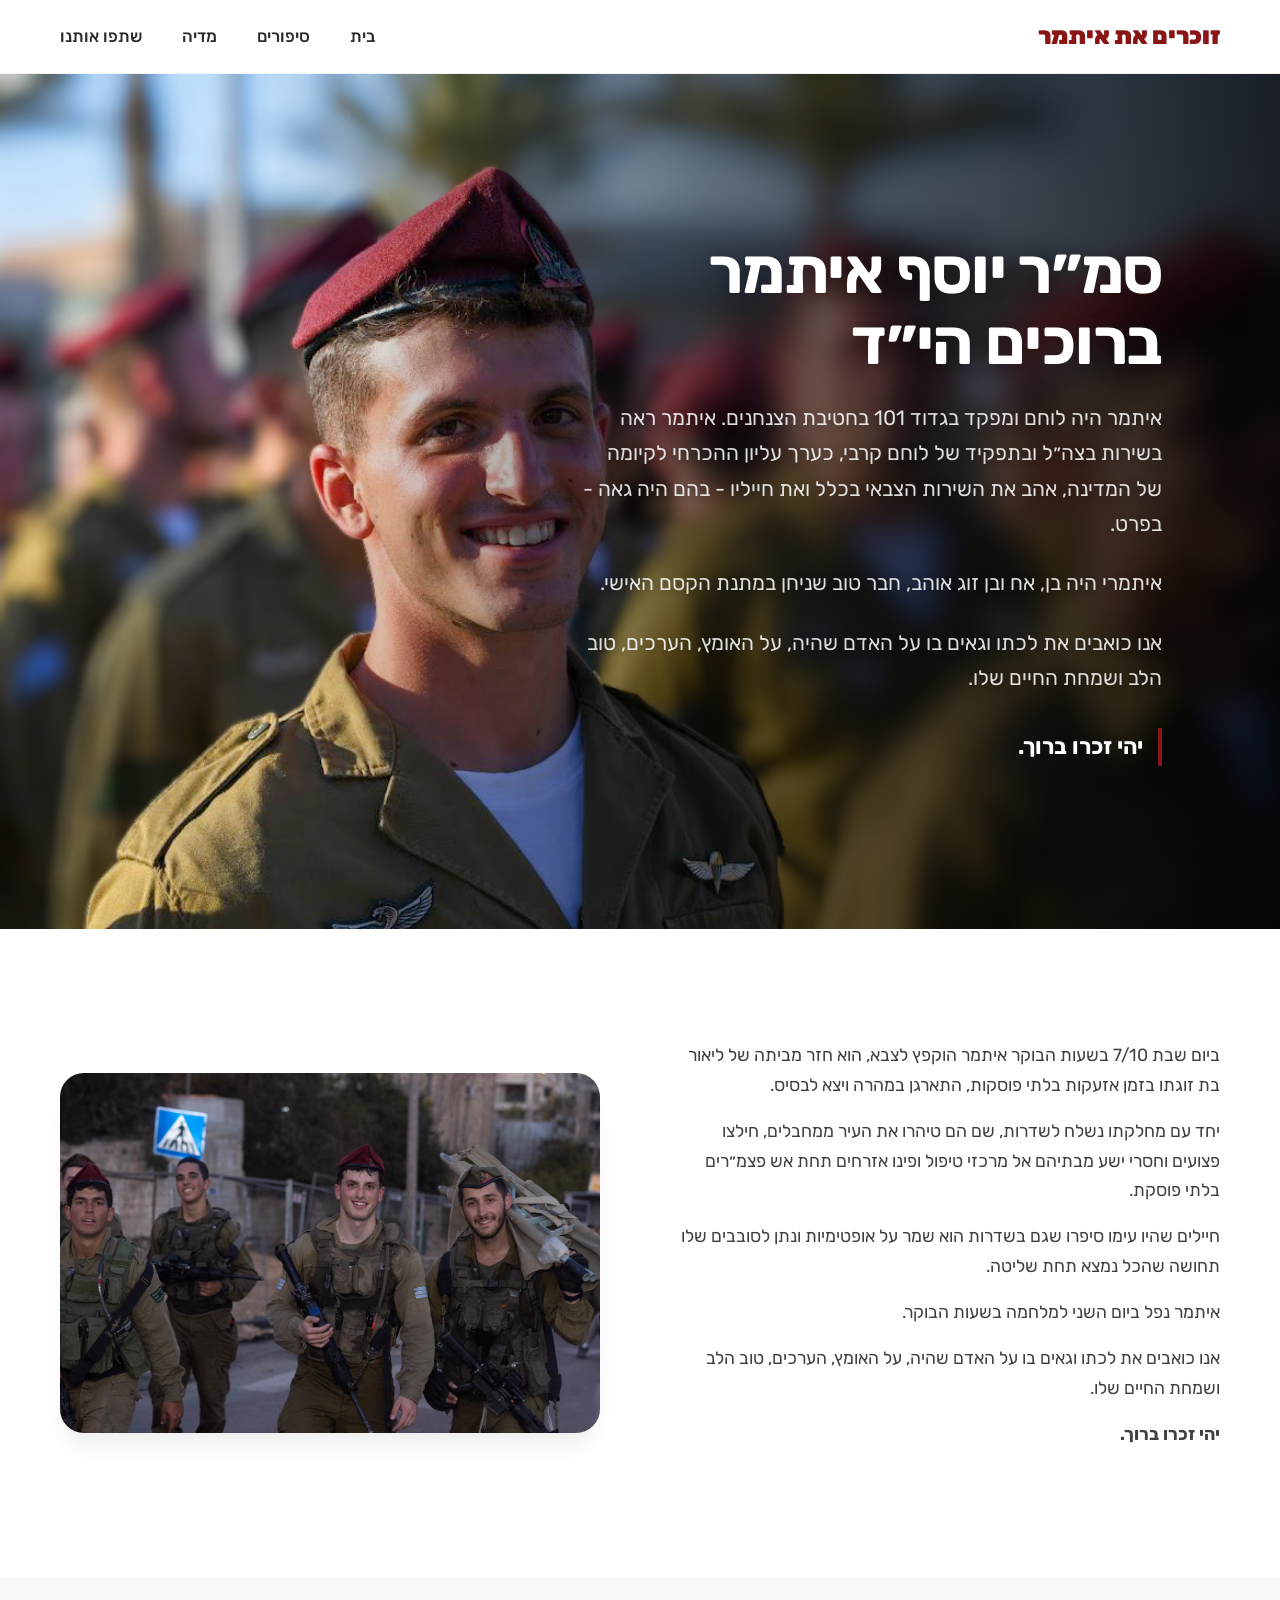
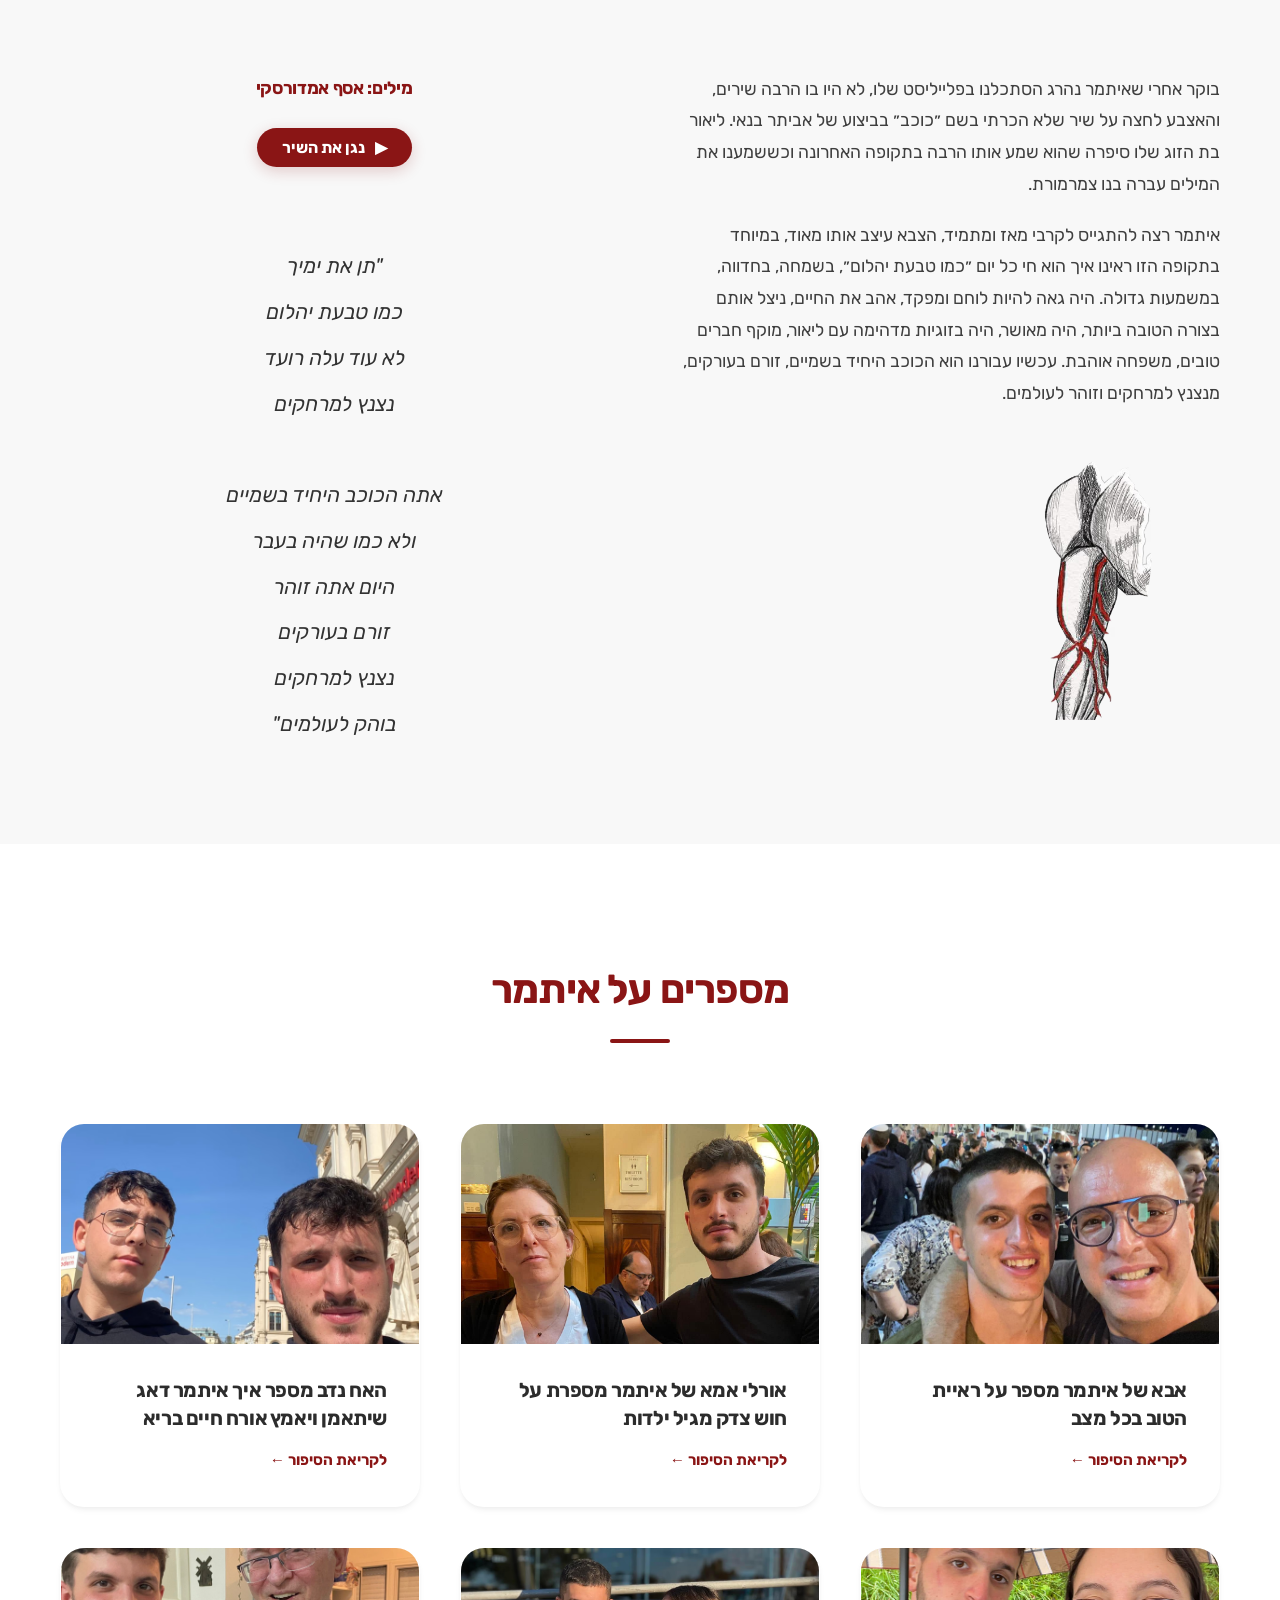
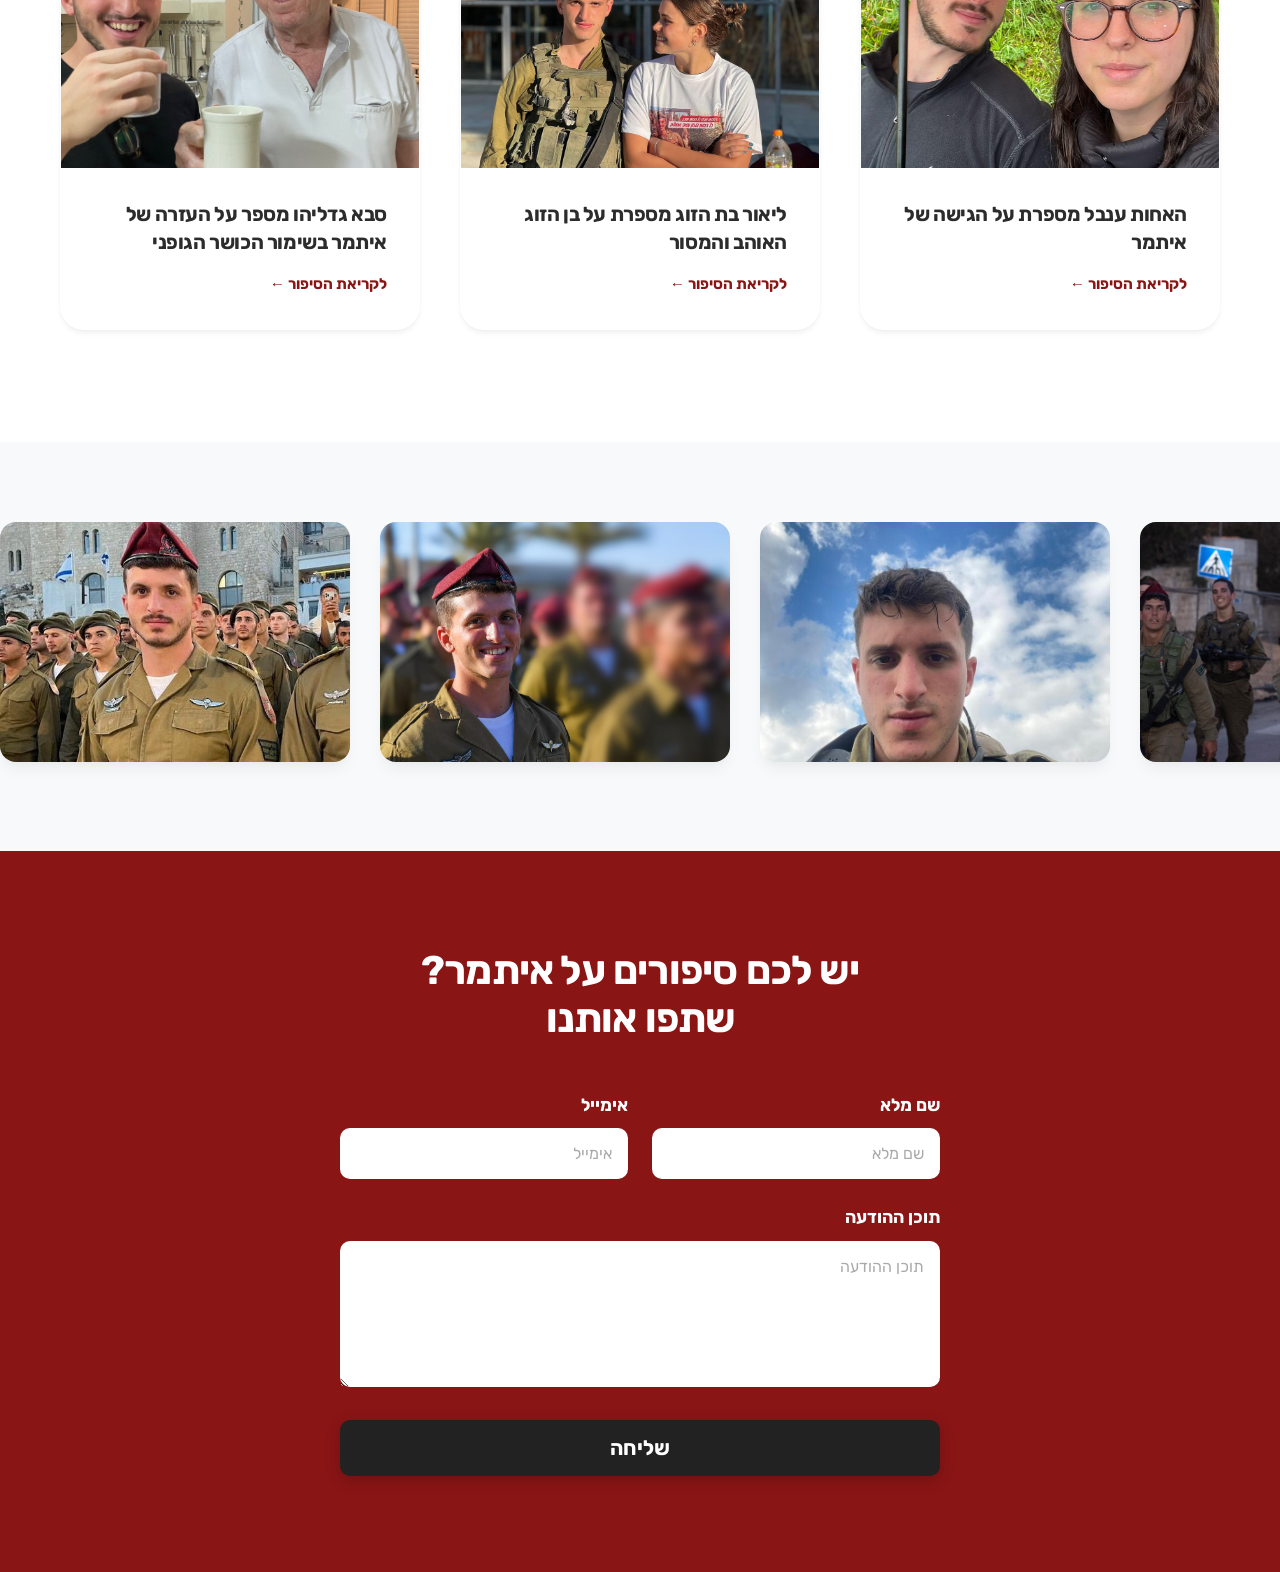
==== index.html @ a4383174 "initial commit" ====
<!DOCTYPE html>
<html lang="he" dir="rtl">
<head>
    <meta charset="UTF-8">
    <meta name="viewport" content="width=device-width, initial-scale=1.0">
    <title>יוסף איתמר ברוכים הי״ד | Remember Itamar</title>
    <link rel="stylesheet" href="styles.css">
</head>
<body>

    <nav class="navbar">
        <div class="container nav-container">
            <div class="logo">זוכרים את איתמר</div>
            <div class="nav-links">
                <a href="#home">בית</a>
                <a href="#stories">סיפורים</a>
                <a href="#media">מדיה</a>
                <a href="#contact">שתפו אותנו</a>
            </div>
        </div>
    </nav>

    <header id="home" class="hero">
        <img src="images/hero.avif" alt="איתמר ברוכים" class="hero-bg">
        <div class="container">
            <div class="hero-content">
                <h1>סמ״ר יוסף איתמר ברוכים הי״ד</h1>
                <p>איתמר היה לוחם ומפקד בגדוד 101 בחטיבת הצנחנים. איתמר ראה בשירות בצה״ל ובתפקיד של לוחם קרבי, כערך עליון ההכרחי לקיומה של המדינה, אהב את השירות הצבאי בכלל ואת חייליו - בהם היה גאה - בפרט.</p>
                <p>איתמרי היה בן, אח ובן זוג אוהב, חבר טוב שניחן במתנת הקסם האישי.</p>
                <p>אנו כואבים את לכתו וגאים בו על האדם שהיה, על האומץ, הערכים, טוב הלב ושמחת החיים שלו.</p>
                <div class="hero-footer">יהי זכרו ברוך.</div>
            </div>
        </div>
    </header>

    <section id="about" class="about-section">
        <div class="container">
            <div class="about-grid">
                <div class="about-text">
                    <p>ביום שבת 7/10 בשעות הבוקר איתמר הוקפץ לצבא, הוא חזר מביתה של ליאור בת זוגתו בזמן אזעקות בלתי פוסקות, התארגן במהרה ויצא לבסיס.</p>
                    <p>יחד עם מחלקתו נשלח לשדרות, שם הם טיהרו את העיר ממחבלים, חילצו פצועים וחסרי ישע מבתיהם אל מרכזי טיפול ופינו אזרחים תחת אש פצמ״רים בלתי פוסקת.</p>
                    <p>חיילים שהיו עימו סיפרו שגם בשדרות הוא שמר על אופטימיות ונתן לסובבים שלו תחושה שהכל נמצא תחת שליטה.</p>
                    <p>איתמר נפל ביום השני למלחמה בשעות הבוקר.</p>
                    <p>אנו כואבים את לכתו וגאים בו על האדם שהיה, על האומץ, הערכים, טוב הלב ושמחת החיים שלו.</p>
                    <p style="font-weight: 700;">יהי זכרו ברוך.</p>
                </div>
                <div class="about-img">
                    <img src="images/soldiers.avif" alt="איתמר עם חברים לנשק">
                </div>
            </div>
        </div>
    </section>

    <section class="song-section">
        <div class="container">
            <div class="song-container">
                
                <div class="song-info-wrapper">
                    <div class="song-info">
                    <p>בוקר אחרי שאיתמר נהרג הסתכלנו בפלייליסט שלו, לא היו בו הרבה שירים, והאצבע לחצה על שיר שלא הכרתי בשם ״כוכב״ בביצוע של אביתר בנאי. ליאור בת הזוג שלו סיפרה שהוא שמע אותו הרבה בתקופה האחרונה וכששמענו את המילים עברה בנו צמרמורת.</p>
                    <p>איתמר רצה להתגייס לקרבי מאז ומתמיד, הצבא עיצב אותו מאוד, במיוחד בתקופה הזו ראינו איך הוא חי כל יום ״כמו טבעת יהלום״, בשמחה, בחדווה, במשמעות גדולה. היה גאה להיות לוחם ומפקד, אהב את החיים, ניצל אותם בצורה הטובה ביותר, היה מאושר, היה בזוגיות מדהימה עם ליאור, מוקף חברים טובים, משפחה אוהבת. עכשיו עבורנו הוא הכוכב היחיד בשמיים, זורם בעורקים, מנצנץ למרחקים וזוהר לעולמים.</p>
                    </div>
                    <img src="images/muscle-drawing.avif" class="muscle-drawing-decor" alt="">
                </div>

                <div class="lyrics-wrapper">
                    <div class="lyrics-content">
                        <h3>מילים: אסף אמדורסקי</h3>
                        
                        <div class="audio-player-container">
                            <audio id="song-player" src="music/song.mp3"></audio>
                            <button id="play-btn" class="play-button" onclick="togglePlay()">
                                <span>▶</span> <span>נגן את השיר</span>
                            </button>
                        </div>

                        <div class="lyrics-text">
"תן את ימיך
כמו טבעת יהלום
לא עוד עלה רועד
נצנץ למרחקים

אתה הכוכב היחיד בשמיים
ולא כמו שהיה בעבר
היום אתה זוהר
זורם בעורקים
נצנץ למרחקים
בוהק לעולמים"
                        </div>
                    </div>
                </div>

            </div>
        </div>
    </section>

    <section id="stories" class="stories-section">
        <div class="container">
            <div class="section-header"><h2>מספרים על איתמר</h2></div>
            <div class="stories-grid">
                
                <div class="story-card" onclick="openStory('father')">
                    <div class="story-image-wrapper">
                        <img src="images/story-dad-meir.avif" alt="אבא מאיר ואיתמר">
                    </div>
                    <div class="story-content">
                        <h3>אבא של איתמר מספר על ראיית הטוב בכל מצב</h3>
                        <span class="read-more">לקריאת הסיפור &larr;</span>
                    </div>
                </div>

                <div class="story-card" onclick="openStory('mother')">
                    <div class="story-image-wrapper">
                        <img src="images/story-mom-orly.jpg" alt="אמא אורלי ואיתמר" style="object-position: top center;">
                    </div>
                    <div class="story-content">
                        <h3>אורלי אמא של איתמר מספרת על חוש צדק מגיל ילדות</h3>
                        <span class="read-more">לקריאת הסיפור &larr;</span>
                    </div>
                </div>

                <div class="story-card" onclick="openStory('brother')">
                    <div class="story-image-wrapper">
                        <img src="images/story-brother-nadav.avif" alt="האח נדב ואיתמר">
                    </div>
                    <div class="story-content">
                        <h3>האח נדב מספר איך איתמר דאג שיתאמן ויאמץ אורח חיים בריא</h3>
                        <span class="read-more">לקריאת הסיפור &larr;</span>
                    </div>
                </div>

                <div class="story-card" onclick="openStory('sister')">
                    <div class="story-image-wrapper">
                        <img src="images/story-sister-inbal.jpg" alt="האחות ענבל ואיתמר">
                    </div>
                    <div class="story-content">
                        <h3>האחות ענבל מספרת על הגישה של איתמר</h3>
                        <span class="read-more">לקריאת הסיפור &larr;</span>
                    </div>
                </div>

                <div class="story-card" onclick="openStory('partner')">
                    <div class="story-image-wrapper">
                        <img src="images/story-girlfriend-lior.avif" alt="ליאור ואיתמר">
                    </div>
                    <div class="story-content">
                        <h3>ליאור בת הזוג מספרת על בן הזוג האוהב והמסור</h3>
                        <span class="read-more">לקריאת הסיפור &larr;</span>
                    </div>
                </div>
                 
                <div class="story-card" onclick="openStory('grandfather')">
                    <div class="story-image-wrapper">
                        <img src="images/story-granpda-gdalyahu.avif" alt="סבא גדליהו ואיתמר">
                    </div>
                    <div class="story-content">
                        <h3>סבא גדליהו מספר על העזרה של איתמר בשימור הכושר הגופני</h3>
                        <span class="read-more">לקריאת הסיפור &larr;</span>
                    </div>
                </div>

            </div>
        </div>
    </section>

    <div class="carousel-section">
        <div class="marquee">
            
            <div class="marquee-item"><img src="images/carousel-ceremony.avif" alt="טקס"></div>
            <div class="marquee-item"><img src="images/hero.avif" alt="איתמר"></div>
            <div class="marquee-item"><img src="images/carousel-vest.avif" alt="בשטח"></div>
            <div class="marquee-item"><img src="images/soldiers.avif" alt="עם הצוות"></div>
            <div class="marquee-item"><img src="images/carousel-couple.jpg" alt="זוגיות"></div>
            
            <div class="marquee-item"><img src="images/story-girlfriend-lior.avif" alt="ליאור"></div>
            <div class="marquee-item"><img src="images/story-dad-meir.avif" alt="אבא"></div>
            <div class="marquee-item"><img src="images/story-mom-orly.jpg" alt="אמא" style="object-position: top center"></div>
            <div class="marquee-item"><img src="images/story-brother-nadav.avif" alt="נדב"></div>
            <div class="marquee-item"><img src="images/story-sister-inbal.jpg" alt="ענבל"></div>
            <div class="marquee-item"><img src="images/story-granpda-gdalyahu.avif" alt="סבא"></div>

            <div class="marquee-item"><img src="images/carousel-ceremony.avif" alt="טקס"></div>
            <div class="marquee-item"><img src="images/hero.avif" alt="איתמר"></div>
            <div class="marquee-item"><img src="images/carousel-vest.avif" alt="בשטח"></div>
            <div class="marquee-item"><img src="images/soldiers.avif" alt="עם הצוות"></div>
            <div class="marquee-item"><img src="images/carousel-couple.jpg" alt="זוגיות"></div>
            
            <div class="marquee-item"><img src="images/story-girlfriend-lior.avif" alt="ליאור"></div>
            <div class="marquee-item"><img src="images/story-dad-meir.avif" alt="אבא"></div>
            <div class="marquee-item"><img src="images/story-mom-orly.jpg" alt="אמא" style="object-position: top center"></div>
            <div class="marquee-item"><img src="images/story-brother-nadav.avif" alt="נדב"></div>
            <div class="marquee-item"><img src="images/story-sister-inbal.jpg" alt="ענבל"></div>
            <div class="marquee-item"><img src="images/story-granpda-gdalyahu.avif" alt="סבא"></div>

        </div>
    </div>
<!-- 
    <section id="media" class="media-section">
        <div class="container">
            <div class="section-header"><h2>איתמר במדיה</h2></div>
            <div class="media-grid">
                <div class="media-item">
                    <div class="media-thumbnail">
                        <img src="images/soldiers.avif" alt="כתבה">
                    </div>
                    <div class="media-content">
                        <h3>לזכרו: מקיף יא' הנציח את בוגר ביה"ס</h3>
                        <p>ערב פתיחה מרגש במקיף י״א של חדר הכושר החברתי, למען הנצחתו של סמ"ר יוסף איתמר ברוכים ז"ל.</p>
                    </div>
                </div>
                <div class="media-item">
                    <div class="media-thumbnail">
                        <img src="images/hero.avif" alt="כתבה">
                    </div>
                    <div class="media-content">
                        <h3>מקיף י"א: יום ספורט לזכר סמ"ר יוסף איתמר ברוכים ז"ל</h3>
                        <p>תלמידי מקיף י"א באשדוד, מנציחים את בוגר בית הספר ביום ספורט מרגש.</p>
                    </div>
                </div>
                <div class="media-item">
                    <div class="media-thumbnail">
                        <img src="images/soldiers.avif" alt="כתבה">
                    </div>
                    <div class="media-content">
                        <h3>מיגונית לזכרו ברובע ט' באשדוד</h3>
                        <p>האמן האשדודי איתי נבט צייר על מיגונית ברובע ט׳ את דיוקנו של סמ״ר יוסף איתמר ברוכים הי״ד</p>
                    </div>
                </div>
            </div>
        </div>
    </section> -->

    <section id="contact" class="form-section">
        <div class="container">
            <div class="form-container">
                <h2 class="form-title">יש לכם סיפורים על איתמר?<br>שתפו אותנו</h2>
                
                <form action="https://formspree.io/f/xzdeavro" method="POST">
                    
                    <div class="form-row">
                        <div class="form-group">
                            <label>שם מלא</label>
                            <input type="text" name="name" placeholder="שם מלא" required>
                        </div>
                        
                        <div class="form-group">
                            <label>אימייל</label>
                            <input type="text" name="contact" placeholder="אימייל" required>
                        </div>
                    </div>
                    
                    <div class="form-group">
                        <label>תוכן ההודעה</label>
                        <textarea rows="6" name="message" placeholder="תוכן ההודעה" required></textarea>
                    </div>
                    
                    <button type="submit" class="btn-submit">שליחה</button>
                </form>
            </div>
        </div>
    </section>

    <script>
        function openStory(id) {
            window.location.href = `story.html?id=${id}`;
        }

        // Audio Player Logic
        function togglePlay() {
            var audio = document.getElementById("song-player");
            var btn = document.getElementById("play-btn");
            
            if (audio.paused) {
                audio.play();
                btn.innerHTML = "<span>⏸</span> <span>עצור שיר</span>";
            } else {
                audio.pause();
                btn.innerHTML = "<span>▶</span> <span>נגן את השיר</span>";
            }
        }
    </script>
</body>
</html>
---- styles.css ----
@import url('https://fonts.googleapis.com/css2?family=Rubik:wght@300;400;500;700;900&display=swap');

:root {
    --primary-red: #8a1515;
    --primary-dark: #5e0e0e;
    --text-main: #2c2c2c;
    --text-light: #555555;
    --white: #ffffff;
    --bg-light: #f8f9fa;
    --bg-dark: #1a1a1a;

    /* Modern UI Variables */
    --shadow-sm: 0 4px 6px -1px rgba(0, 0, 0, 0.05), 0 2px 4px -1px rgba(0, 0, 0, 0.03);
    --shadow-md: 0 10px 15px -3px rgba(0, 0, 0, 0.05), 0 4px 6px -2px rgba(0, 0, 0, 0.02);
    --shadow-lg: 0 20px 25px -5px rgba(0, 0, 0, 0.05), 0 10px 10px -5px rgba(0, 0, 0, 0.02);
    --radius-lg: 24px;
    --radius-md: 16px;
}

* { margin: 0; padding: 0; box-sizing: border-box; }

body {
    font-family: 'Rubik', sans-serif;
    direction: rtl;
    color: var(--text-main);
    background-color: var(--bg-light);
    line-height: 1.7;
    overflow-x: hidden;
}

a { text-decoration: none; color: inherit; transition: 0.3s; }
img { max-width: 100%; display: block; }

/* --- Typography --- */
h1, h2, h3 { font-weight: 700; margin-bottom: 1rem; letter-spacing: -0.02em; }
h2 { font-size: 2.5rem; color: var(--primary-red); position: relative; display: inline-block; }
p { margin-bottom: 1rem; opacity: 0.9; }

.section-header { text-align: center; margin-bottom: 4rem; }
.section-header h2::after {
    content: ''; display: block; width: 60px; height: 4px;
    background: var(--primary-red); margin: 15px auto 0; border-radius: 2px;
}

.container { max-width: 1200px; margin: 0 auto; padding: 0 20px; }
section { padding: 7rem 0; }

/* --- Navbar --- */
.navbar {
    background: rgba(255, 255, 255, 0.9);
    backdrop-filter: blur(10px);
    position: sticky; top: 0; z-index: 1000; padding: 1rem 0;
    border-bottom: 1px solid rgba(0,0,0,0.05);
}
.nav-container { display: flex; justify-content: space-between; align-items: center; }
.logo { font-weight: 900; font-size: 1.5rem; color: var(--primary-red); }
.nav-links { display: flex; gap: 2.5rem; }
.nav-links a { font-weight: 500; font-size: 1.05rem; }
.nav-links a:hover { color: var(--primary-red); }

/* --- Hero --- */
.hero {
    height: 95vh;
    position: relative; display: flex; align-items: center;
    justify-content: flex-start; overflow: hidden;
}
.hero-bg {
    position: absolute; top: 0; left: 0; width: 100%; height: 100%;
    object-fit: cover; z-index: 0; object-position: top left; 
}
.hero::before {
    content: ''; position: absolute; top: 0; left: 0; width: 100%; height: 100%; z-index: 1;
    background: linear-gradient(to left, rgba(0,0,0,0.85) 0%, rgba(0,0,0,0.5) 45%, rgba(0,0,0,0) 80%);
}
.hero-content {
    position: relative; z-index: 2; width: 50%; margin-right: 5%; 
    text-align: right; color: var(--white);
}
.hero h1 { 
    font-size: 4rem; line-height: 1.1; margin-bottom: 1.5rem; color: var(--white);
    text-shadow: 0 4px 20px rgba(0,0,0,0.3);
}
.hero p { 
    font-size: 1.3rem; margin-bottom: 1.5rem; color: rgba(255, 255, 255, 0.95);
    text-shadow: 0 2px 10px rgba(0,0,0,0.3);
}
.hero-footer { 
    margin-top: 2rem; font-weight: 700; color: var(--white); font-size: 1.4rem;
    border-right: 4px solid var(--primary-red); padding-right: 15px;
}

/* --- About Section --- */
.about-section { background: var(--white); }
.about-grid { display: grid; grid-template-columns: 1fr 1fr; gap: 5rem; align-items: center; }
.about-text p { font-size: 1.1rem; }
.about-img img { border-radius: var(--radius-lg); box-shadow: var(--shadow-lg); }

/* --- Song Section --- */
.song-section {
    background-color: #f8f8f8; position: relative; overflow: hidden; padding: 6rem 0;
}
.song-container { display: grid; grid-template-columns: 1fr 1fr; gap: 4rem; align-items: start; }
.song-info-wrapper { display: flex; flex-direction: column; }
.song-info { font-size: 1.1rem; line-height: 1.8; text-align: right; padding: 0; }
.song-info p { margin-bottom: 1.2rem; }

.lyrics-wrapper {
    position: relative !important; padding: 0;
    display: flex; justify-content: center; align-items: flex-start; min-height: 400px;
    flex-direction: column;
}
.muscle-drawing-decor {
    width: 100%;
    max-width: 250px;
    margin-top: 2rem;
    opacity: 1;
    align-self: flex-start;
}
.lyrics-content { position: relative; z-index: 2; text-align: center; width: 100%; padding: 0; }
.lyrics-content h3 { font-size: 1.1rem; color: var(--primary-red); margin-bottom: 1.5rem; }

/* --- Audio Player Style --- */
.audio-player-container {
    margin-bottom: 2rem;
    display: flex; justify-content: center;
}
.play-button {
    background: var(--primary-red); color: white;
    border: none; padding: 10px 25px; border-radius: 50px;
    font-family: 'Rubik', sans-serif; font-weight: 700; font-size: 1rem;
    cursor: pointer; transition: 0.3s;
    display: flex; align-items: center; gap: 10px;
    box-shadow: 0 4px 15px rgba(138, 21, 21, 0.2);
}
.play-button:hover {
    background: var(--primary-dark); transform: scale(1.05);
}

.lyrics-text {
    font-size: 1.3rem; font-weight: 400; font-style: italic;
    line-height: 2.2; color: #333; white-space: pre-line;
}

/* --- Stories Grid --- */
.stories-section { background: var(--white); }
.stories-grid { display: grid; grid-template-columns: repeat(auto-fit, minmax(300px, 1fr)); gap: 2.5rem; }
.story-card {
    background: var(--white); border-radius: var(--radius-lg); overflow: hidden;
    transition: all 0.3s ease; cursor: pointer; display: flex; flex-direction: column;
    box-shadow: var(--shadow-sm); border: 1px solid transparent; height: 100%;
}
.story-card:hover { transform: translateY(-8px); box-shadow: var(--shadow-lg); border-color: rgba(138, 21, 21, 0.1); }
.story-image-wrapper { height: 220px; width: 100%; overflow: hidden; position: relative; }
.story-image-wrapper img {
    width: 100%; height: 100%; object-fit: cover;
    object-position: center; transition: transform 0.6s;
}
.story-card:hover .story-image-wrapper img { transform: scale(1.05); }
.story-content { padding: 2rem; flex-grow: 1; display: flex; flex-direction: column; justify-content: space-between; }
.story-content h3 { font-size: 1.25rem; margin-bottom: 1rem; line-height: 1.4; }
.read-more { color: var(--primary-red); font-weight: 700; font-size: 0.95rem; margin-top: auto; }

/* --- Carousel --- */
.carousel-section {
    background: var(--bg-light); padding: 5rem 0; 
    overflow: hidden; white-space: nowrap; position: relative;
    direction: ltr; 
}
.marquee { display: inline-flex; gap: 30px; animation: scroll 80s linear infinite; }
.marquee:hover { animation-play-state: paused; }
.marquee-item {
    width: 350px; height: 240px; flex-shrink: 0;
    border-radius: var(--radius-md); overflow: hidden;
    box-shadow: var(--shadow-md); background: #fff;
}
.marquee img { width: 100%; height: 100%; object-fit: cover; object-position: center; transition: transform 0.5s; }
.marquee-item:hover img { transform: scale(1.05); }
@keyframes scroll { 0% { transform: translateX(0); } 100% { transform: translateX(-50%); } }

/* --- Media Grid --- */
.media-section { background: var(--white); }
.media-grid { display: grid; grid-template-columns: repeat(auto-fit, minmax(350px, 1fr)); gap: 2rem; }
.media-item {
    background: var(--white); padding: 1.5rem; border-radius: var(--radius-md);
    box-shadow: var(--shadow-sm); display: flex; align-items: center; gap: 1.5rem;
    transition: 0.3s; border: 1px solid var(--bg-light);
}
.media-item:hover { box-shadow: var(--shadow-md); transform: translateY(-3px); }
.media-thumbnail { flex-shrink: 0; width: 110px; height: 110px; border-radius: 12px; overflow: hidden; }
.media-thumbnail img { width: 100%; height: 100%; object-fit: cover; }
.media-content h3 { font-size: 1.15rem; margin-bottom: 0.5rem; }
.media-content p { font-size: 0.95rem; color: var(--text-light); margin: 0; }

/* --- Form Section (Red Design) --- */
.form-section {
    background-color: var(--primary-red);
    padding: 6rem 0;
    color: var(--white);
    text-align: center;
}

.form-container {
    max-width: 600px;
    margin: 0 auto;
}

.form-title {
    font-size: 2.5rem;
    line-height: 1.2;
    margin-bottom: 3rem;
    color: var(--white);
    font-weight: 700;
}
.form-title::after { display: none; } 

.form-row {
    display: grid;
    grid-template-columns: 1fr 1fr;
    gap: 1.5rem;
    margin-bottom: 0;
}

.form-group {
    text-align: right;
    margin-bottom: 1.5rem;
}

.form-group label {
    display: block;
    margin-bottom: 0.5rem;
    font-weight: 700;
    font-size: 1.1rem;
    color: var(--white);
}

.form-group input, 
.form-group textarea {
    width: 100%;
    padding: 1rem;
    border: none;
    border-radius: 10px;
    font-family: 'Rubik', sans-serif;
    font-size: 1rem;
    background: var(--white);
    color: #333;
    transition: 0.3s;
}

.form-group input::placeholder, 
.form-group textarea::placeholder {
    color: #aaa;
}

.form-group input:focus, 
.form-group textarea:focus {
    outline: none;
    box-shadow: 0 0 0 4px rgba(255,255,255,0.3);
}

.btn-submit {
    background-color: #222;
    color: var(--white);
    border: none;
    padding: 1rem;
    width: 100%;
    border-radius: 10px;
    font-size: 1.3rem;
    font-weight: 700;
    cursor: pointer;
    box-shadow: 0 4px 15px rgba(0,0,0,0.2);
    transition: transform 0.2s, background-color 0.2s;
    font-family: 'Rubik', sans-serif;
}

.btn-submit:hover {
    background-color: #000;
    transform: translateY(-2px);
}

/* --- Footer --- */
footer { background: var(--text-main); color: rgba(255,255,255,0.7); padding: 3rem 0; text-align: center; }

/* --- Mobile Responsiveness --- */
@media (max-width: 768px) {
    .nav-links { display: none; }
    
    .hero { justify-content: center; align-items: flex-end; padding-bottom: 4rem; }
    .hero::before { background: linear-gradient(to top, rgba(0,0,0,0.9) 0%, rgba(0,0,0,0) 70%); }
    .hero-content { width: 100%; margin-right: 0; text-align: center; padding: 2rem; }
    .hero h1 { font-size: 2.5rem; }
    .hero-footer { border-right: none; border-bottom: 3px solid var(--primary-red); padding-right: 0; }
    
    section { padding: 4rem 0; }
    .about-grid, .song-container { grid-template-columns: 1fr; gap: 3rem; }
    .about-img { order: -1; }
    
    .marquee-item { width: 300px; height: 200px; }
    .media-item { flex-direction: column; align-items: flex-start; }
    .media-thumbnail { width: 100%; height: 180px; }
    
    /* Mobile Form */
    .form-row { grid-template-columns: 1fr; gap: 0; }
    .form-title { font-size: 1.8rem; }
}
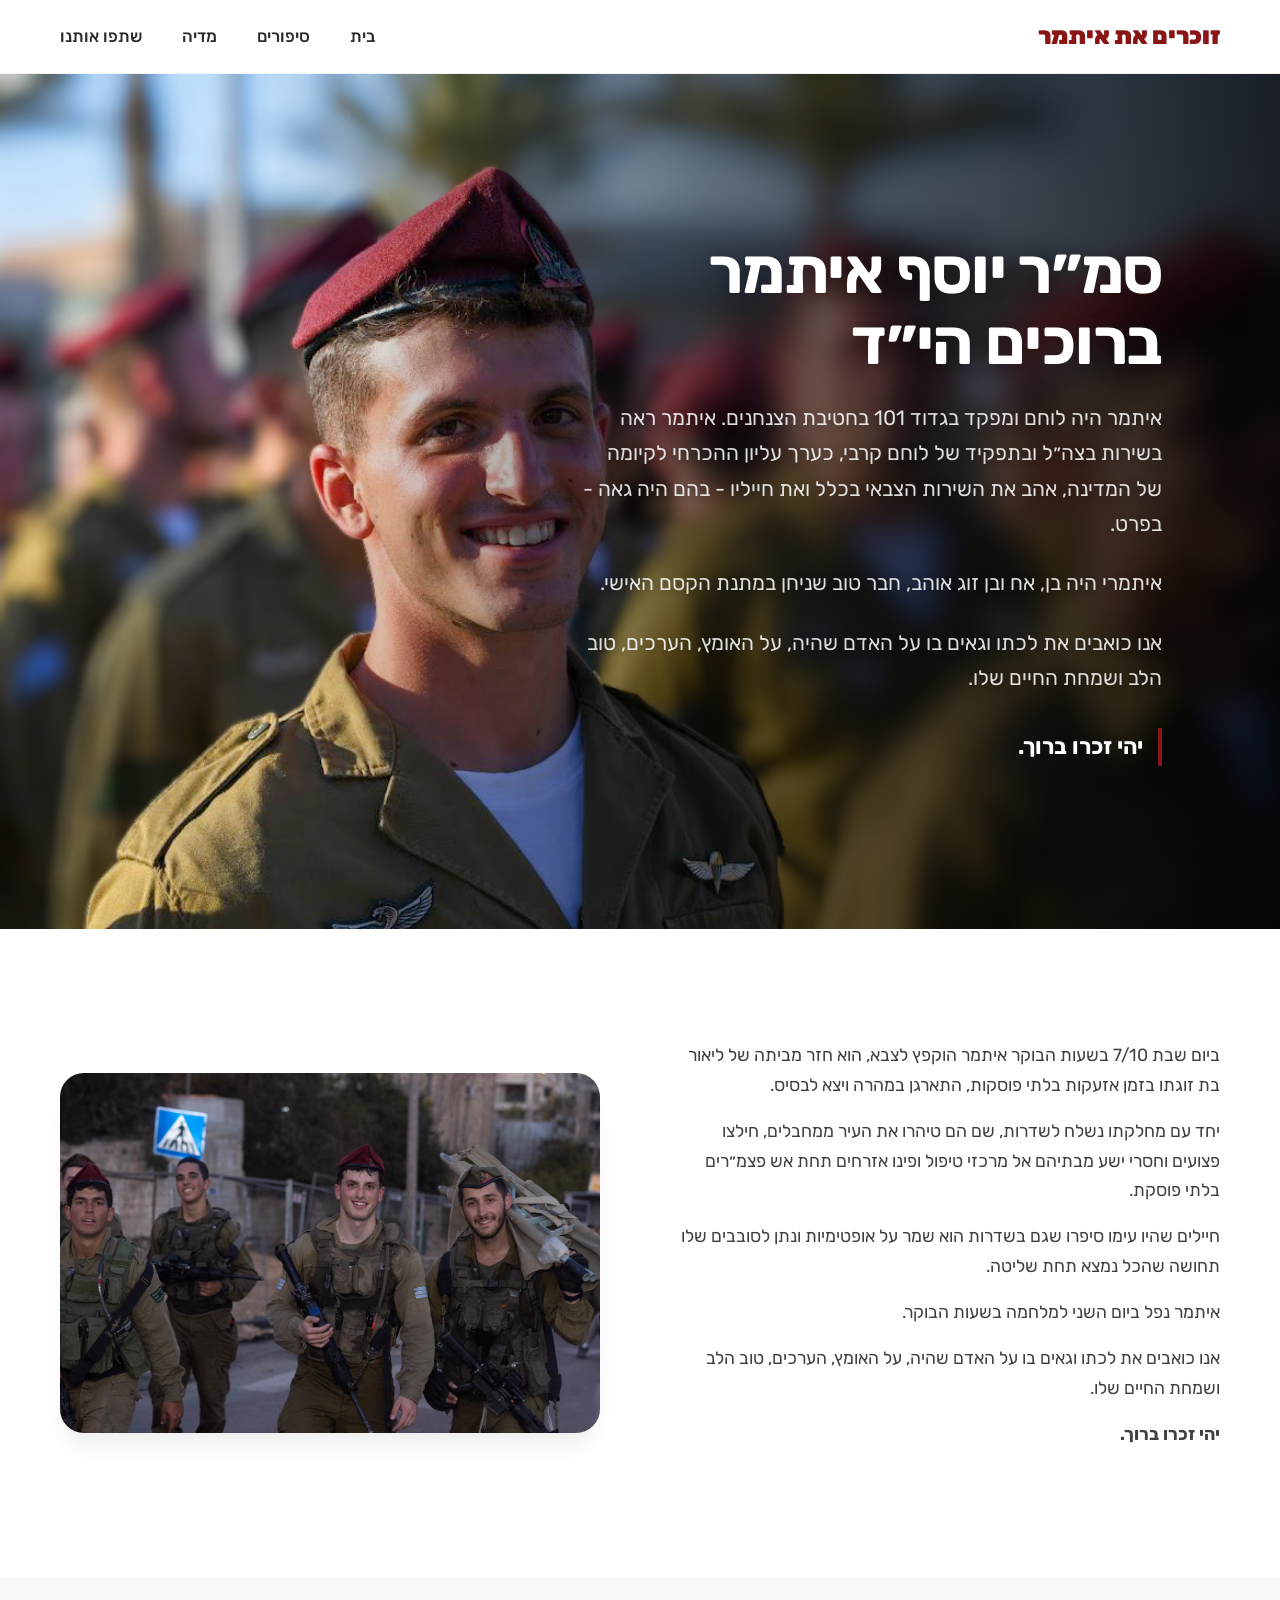
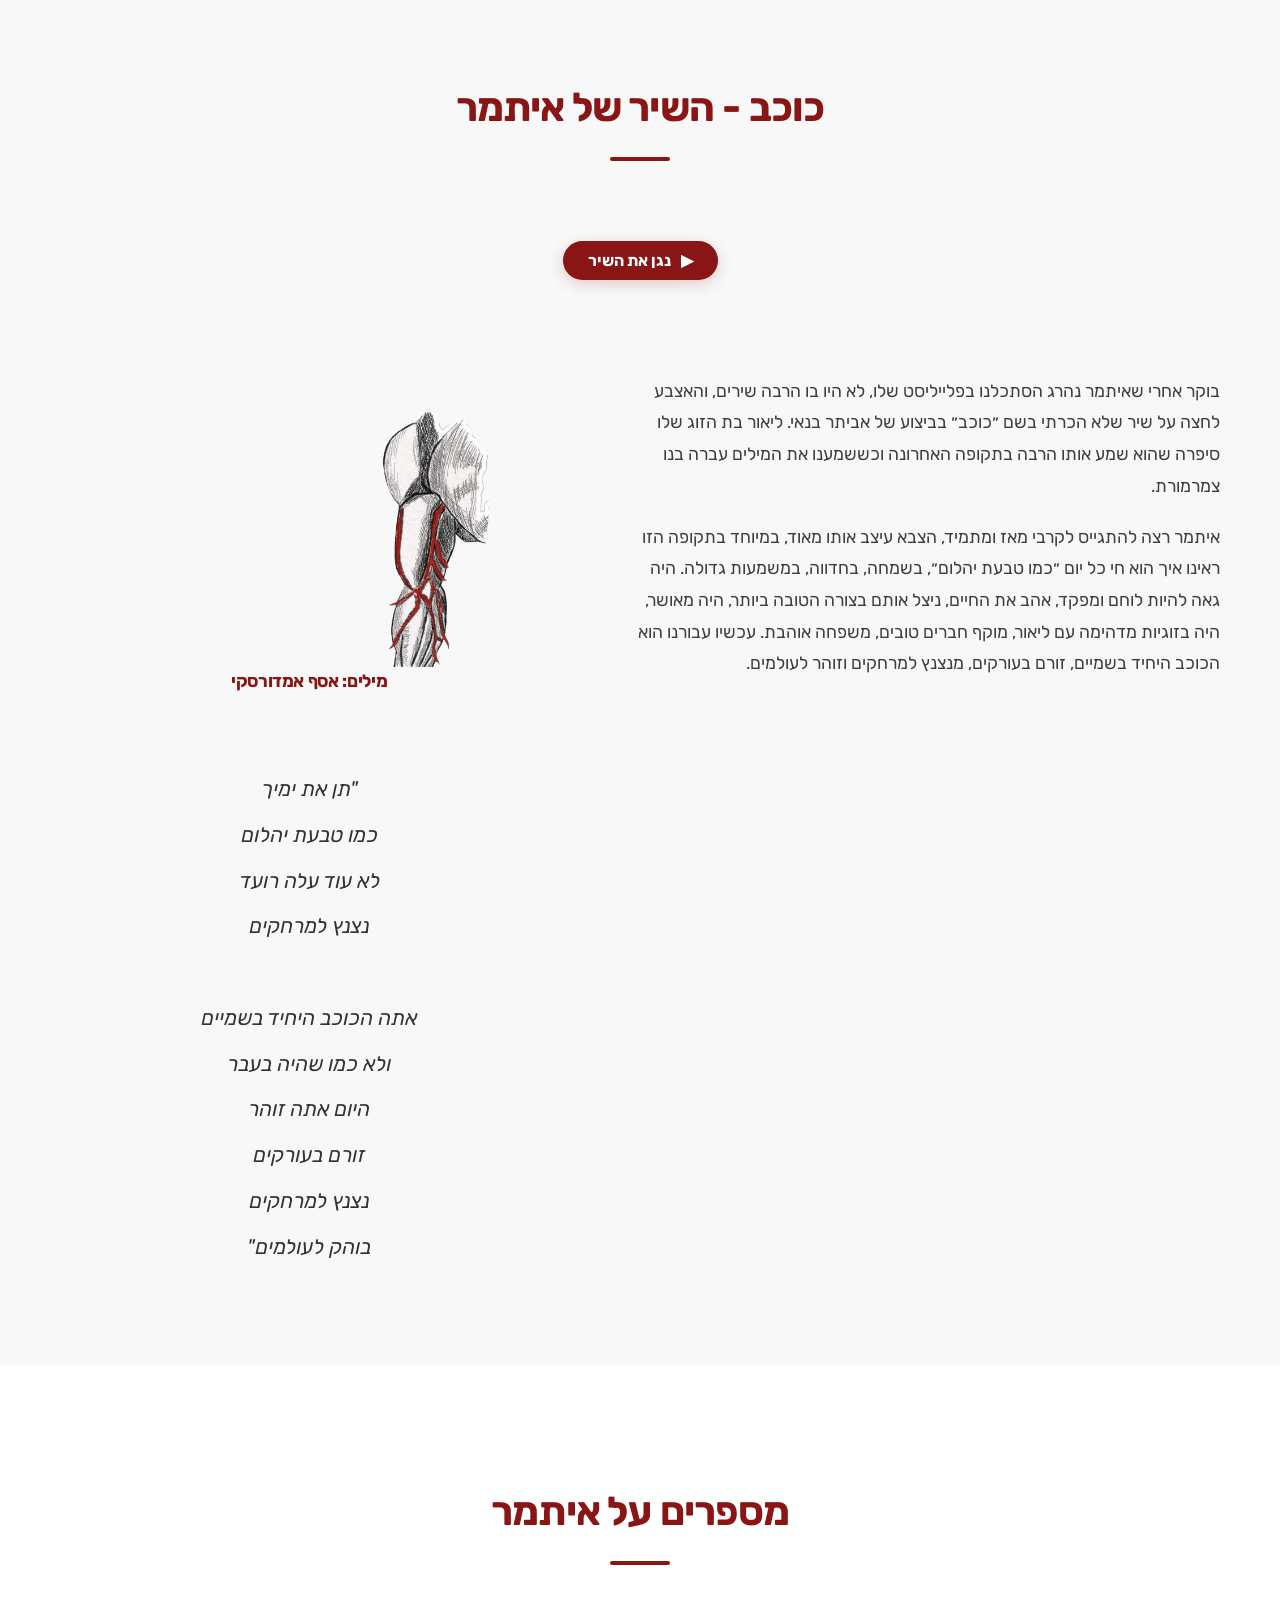
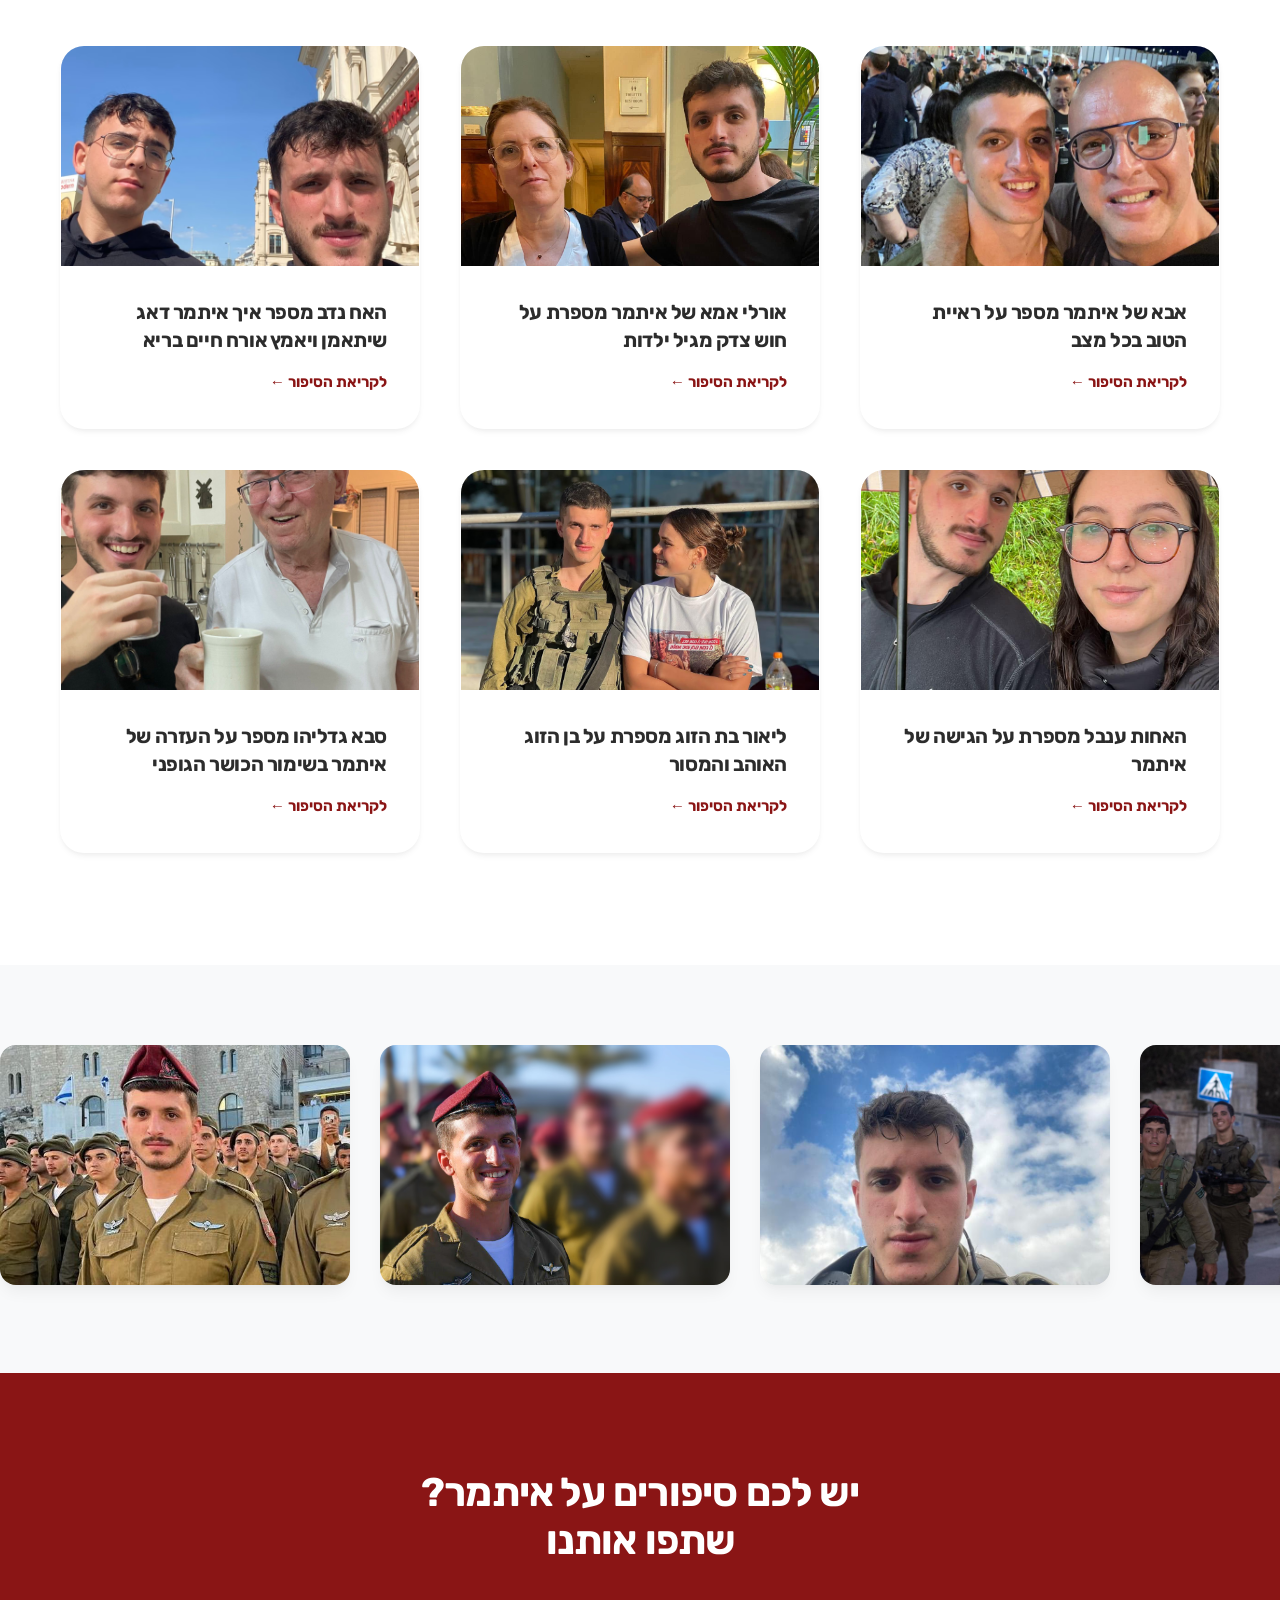
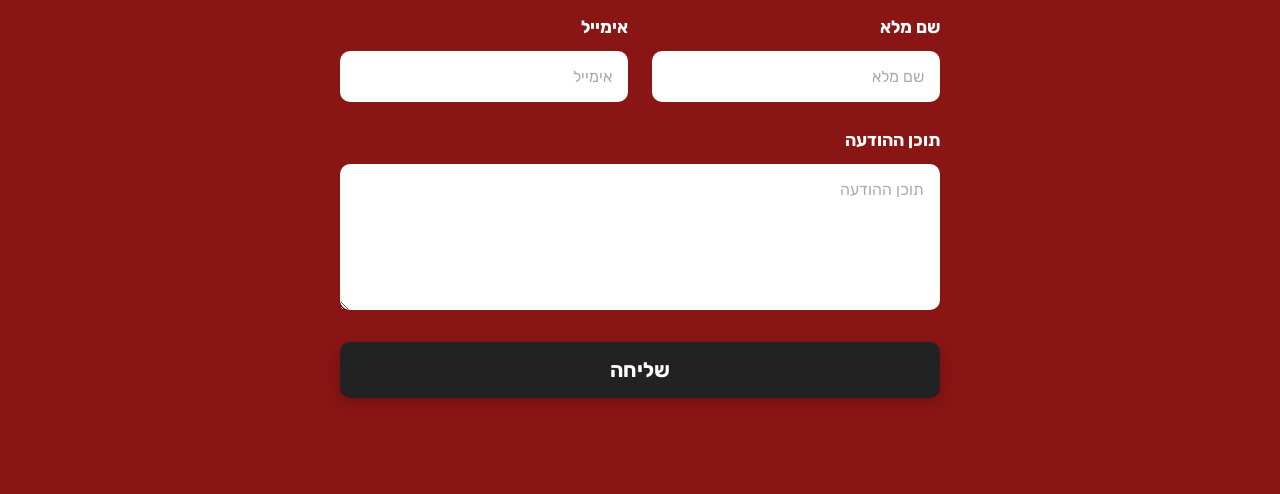
==== commit 1c2cb584: "more changes" ====
--- a/index.html
+++ b/index.html
@@ -53,27 +53,30 @@
 
     <section class="song-section">
         <div class="container">
+            <div class="section-header">
+                <h2>כוכב - השיר של איתמר</h2>
+            </div>
+            
             <div class="song-container">
                 
-                <div class="song-info-wrapper">
-                    <div class="song-info">
+                <div class="audio-player-container mobile-player-fix">
+                    <audio id="song-player" src="music/song.mp3"></audio>
+                    <button id="play-btn" class="play-button" onclick="togglePlay()">
+                        <span>▶</span> <span>נגן את השיר</span>
+                    </button>
+                </div>
+
+                <div class="song-info">
                     <p>בוקר אחרי שאיתמר נהרג הסתכלנו בפלייליסט שלו, לא היו בו הרבה שירים, והאצבע לחצה על שיר שלא הכרתי בשם ״כוכב״ בביצוע של אביתר בנאי. ליאור בת הזוג שלו סיפרה שהוא שמע אותו הרבה בתקופה האחרונה וכששמענו את המילים עברה בנו צמרמורת.</p>
                     <p>איתמר רצה להתגייס לקרבי מאז ומתמיד, הצבא עיצב אותו מאוד, במיוחד בתקופה הזו ראינו איך הוא חי כל יום ״כמו טבעת יהלום״, בשמחה, בחדווה, במשמעות גדולה. היה גאה להיות לוחם ומפקד, אהב את החיים, ניצל אותם בצורה הטובה ביותר, היה מאושר, היה בזוגיות מדהימה עם ליאור, מוקף חברים טובים, משפחה אוהבת. עכשיו עבורנו הוא הכוכב היחיד בשמיים, זורם בעורקים, מנצנץ למרחקים וזוהר לעולמים.</p>
-                    </div>
+                </div>
+
+                <div class="lyrics-wrapper">
                     <img src="images/muscle-drawing.avif" class="muscle-drawing-decor" alt="">
-                </div>
-
-                <div class="lyrics-wrapper">
+                    
                     <div class="lyrics-content">
                         <h3>מילים: אסף אמדורסקי</h3>
                         
-                        <div class="audio-player-container">
-                            <audio id="song-player" src="music/song.mp3"></audio>
-                            <button id="play-btn" class="play-button" onclick="togglePlay()">
-                                <span>▶</span> <span>נגן את השיר</span>
-                            </button>
-                        </div>
-
                         <div class="lyrics-text">
 "תן את ימיך
 כמו טבעת יהלום
--- a/styles.css
+++ b/styles.css
@@ -280,23 +280,163 @@
 /* --- Footer --- */
 footer { background: var(--text-main); color: rgba(255,255,255,0.7); padding: 3rem 0; text-align: center; }
 
-/* --- Mobile Responsiveness --- */
+/* Update Audio Player Positioning for Desktop */
+.song-container {
+    display: grid;
+    /* We change this to allow the player to span full width if needed */
+    grid-template-areas: 
+        "player player"
+        "info lyrics";
+    grid-template-columns: 1.2fr 1fr;
+    gap: 4rem;
+    align-items: start;
+}
+
+.audio-player-container {
+    grid-area: player; /* Places player at the top on desktop too */
+    display: flex;
+    justify-content: center;
+    margin-bottom: 2rem;
+}
+
+.song-info { grid-area: info; }
+.lyrics-wrapper { grid-area: lyrics; }
+
+/* Mobile Reset (Already in the media query above, but just to explain) */
 @media (max-width: 768px) {
+    .song-container {
+        display: flex; /* Switch to stack */
+        grid-template-areas: none;
+    }
+}
+
+/* --- Mobile Responsiveness (FIXED & POLISHED) --- */
+@media (max-width: 768px) {
+    /* Navbar: Hide links on mobile */
     .nav-links { display: none; }
     
-    .hero { justify-content: center; align-items: flex-end; padding-bottom: 4rem; }
-    .hero::before { background: linear-gradient(to top, rgba(0,0,0,0.9) 0%, rgba(0,0,0,0) 70%); }
-    .hero-content { width: 100%; margin-right: 0; text-align: center; padding: 2rem; }
-    .hero h1 { font-size: 2.5rem; }
-    .hero-footer { border-right: none; border-bottom: 3px solid var(--primary-red); padding-right: 0; }
-    
-    section { padding: 4rem 0; }
-    .about-grid, .song-container { grid-template-columns: 1fr; gap: 3rem; }
-    .about-img { order: -1; }
-    
+    /* --- HERO SECTION (Split View) --- */
+    .hero { 
+        height: auto; /* Allow it to grow */
+        min-height: 100vh;
+        flex-direction: column; /* Stack vertically */
+        justify-content: flex-start;
+        padding: 0;
+        background: var(--white); /* White background for the text part */
+    }
+
+    /* The Image Part */
+    .hero-bg {
+        position: relative; /* No longer absolute coverage */
+        width: 100%;
+        height: 50vh; /* Takes top half of screen */
+        object-position: top center; /* Focus on face */
+        z-index: 0;
+    }
+
+    /* Remove the dark gradient overlay on mobile (since text is on white) */
+    .hero::before { display: none; }
+
+    /* The Text Part */
+    .hero-content { 
+        width: 100%; 
+        margin-right: 0; 
+        text-align: center; 
+        padding: 2.5rem 1.5rem; 
+        background: var(--white);
+        color: var(--text-main); /* Black text */
+        box-shadow: 0 -20px 30px rgba(0,0,0,0.05); /* Subtle lift effect */
+        position: relative;
+        z-index: 2;
+        margin-top: -20px; /* Slight overlap with image looks nice */
+        border-radius: 20px 20px 0 0;
+    }
+
+    .hero h1 { 
+        font-size: 2rem; 
+        color: var(--primary-red); /* Red title on white bg */
+        text-shadow: none;
+        margin-bottom: 1.5rem;
+    }
+    
+    .hero p {
+        font-size: 1.1rem;
+        line-height: 1.6;
+        color: var(--text-main);
+        text-shadow: none;
+        display: block; /* Show all text */
+    }
+
+    .hero-footer { 
+        border-right: none; 
+        border-bottom: 3px solid var(--primary-red); 
+        padding-right: 0; 
+        padding-bottom: 5px;
+        margin-top: 2rem;
+        color: var(--text-main);
+        display: inline-block;
+    }
+
+    /* --- SECTIONS SPACING --- */
+    section { 
+        padding: 4rem 0; 
+    }
+
+    /* --- ABOUT SECTION --- */
+    .about-grid { 
+        grid-template-columns: 1fr; 
+        gap: 3rem; 
+    }
+    .about-img { 
+        order: -1; /* Image first */
+        max-height: 300px;
+    }
+
+    /* --- SONG SECTION FIXES --- */
+    .song-section {
+        margin-top: 0;
+        border-top: 10px solid #f0f0f0; /* Visual separator */
+    }
+
+    .song-container { 
+        display: flex;
+        flex-direction: column;
+        gap: 2rem; 
+    }
+    
+    /* 1. Play Button & Title Wrapper (We will move this in HTML) */
+    .audio-player-container {
+        order: 1; /* First */
+        width: 100%;
+        margin-bottom: 1rem;
+    }
+
+    /* 2. Story Text */
+    .song-info {
+        order: 2; /* Second */
+        text-align: center;
+        padding: 0 0.5rem;
+    }
+
+    /* 3. Lyrics */
+    .lyrics-wrapper {
+        order: 3; /* Last */
+        padding: 0;
+        margin-top: 1rem;
+    }
+    
+    .muscle-drawing-decor {
+        width: 150px;
+        margin: 2rem auto;
+        align-self: center;
+        opacity: 0.1;
+    }
+
+    /* --- GENERAL FIXES --- */
     .marquee-item { width: 300px; height: 200px; }
+    
     .media-item { flex-direction: column; align-items: flex-start; }
-    .media-thumbnail { width: 100%; height: 180px; }
+    .media-thumbnail { width: 100%; height: 200px; }
     
     /* Mobile Form */
     .form-row { grid-template-columns: 1fr; gap: 0; }
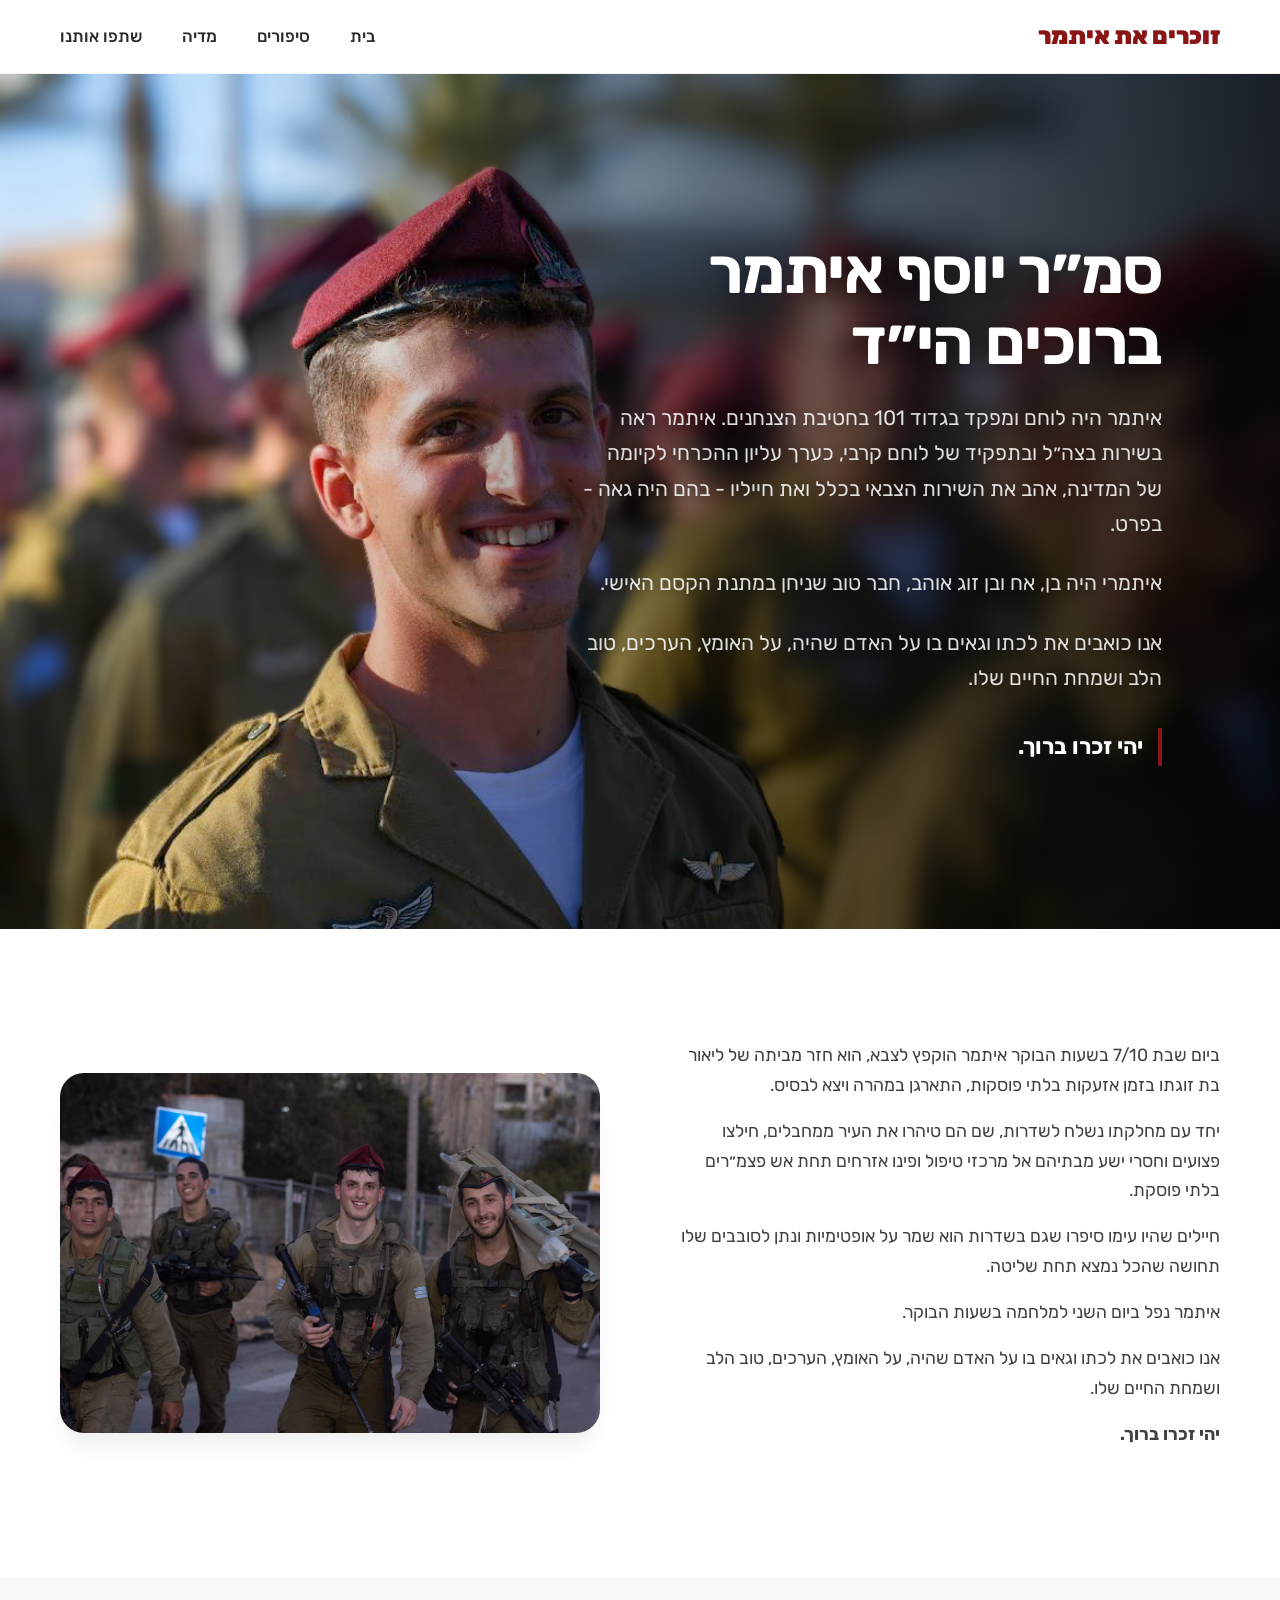
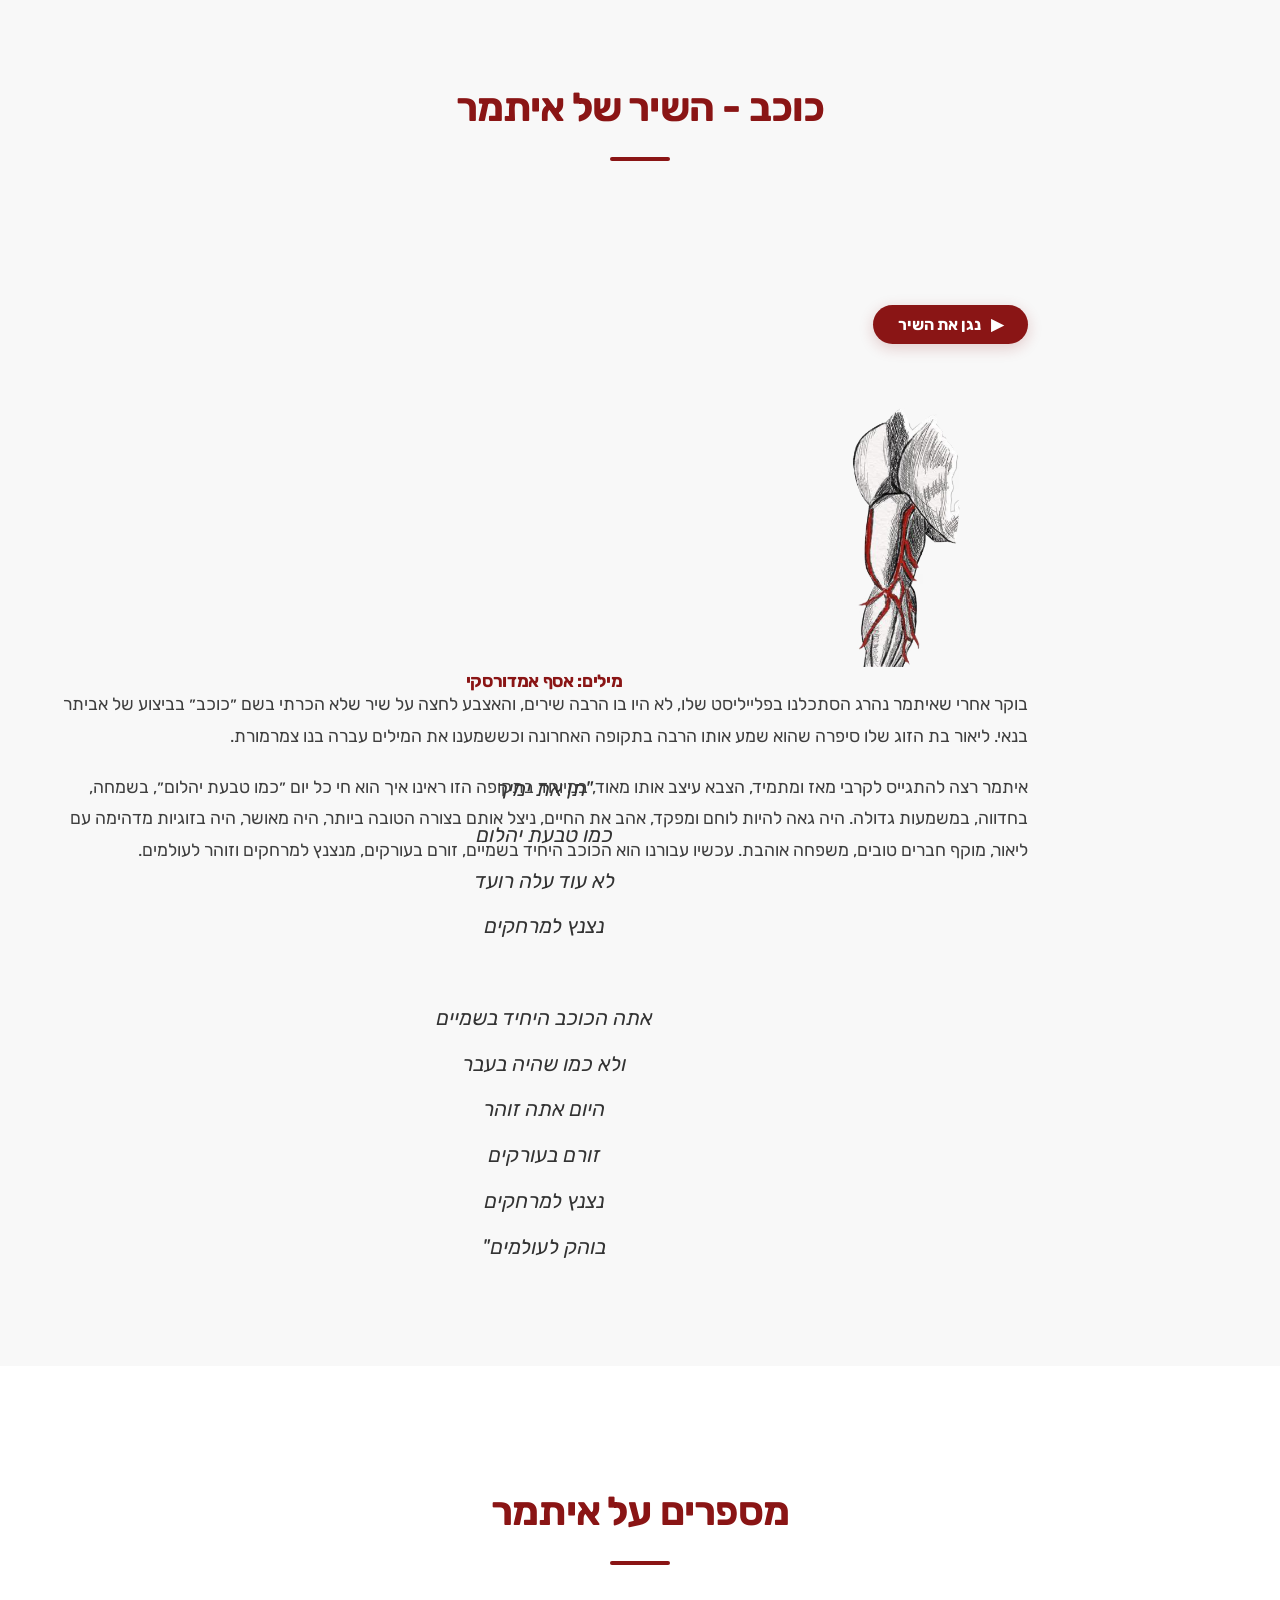
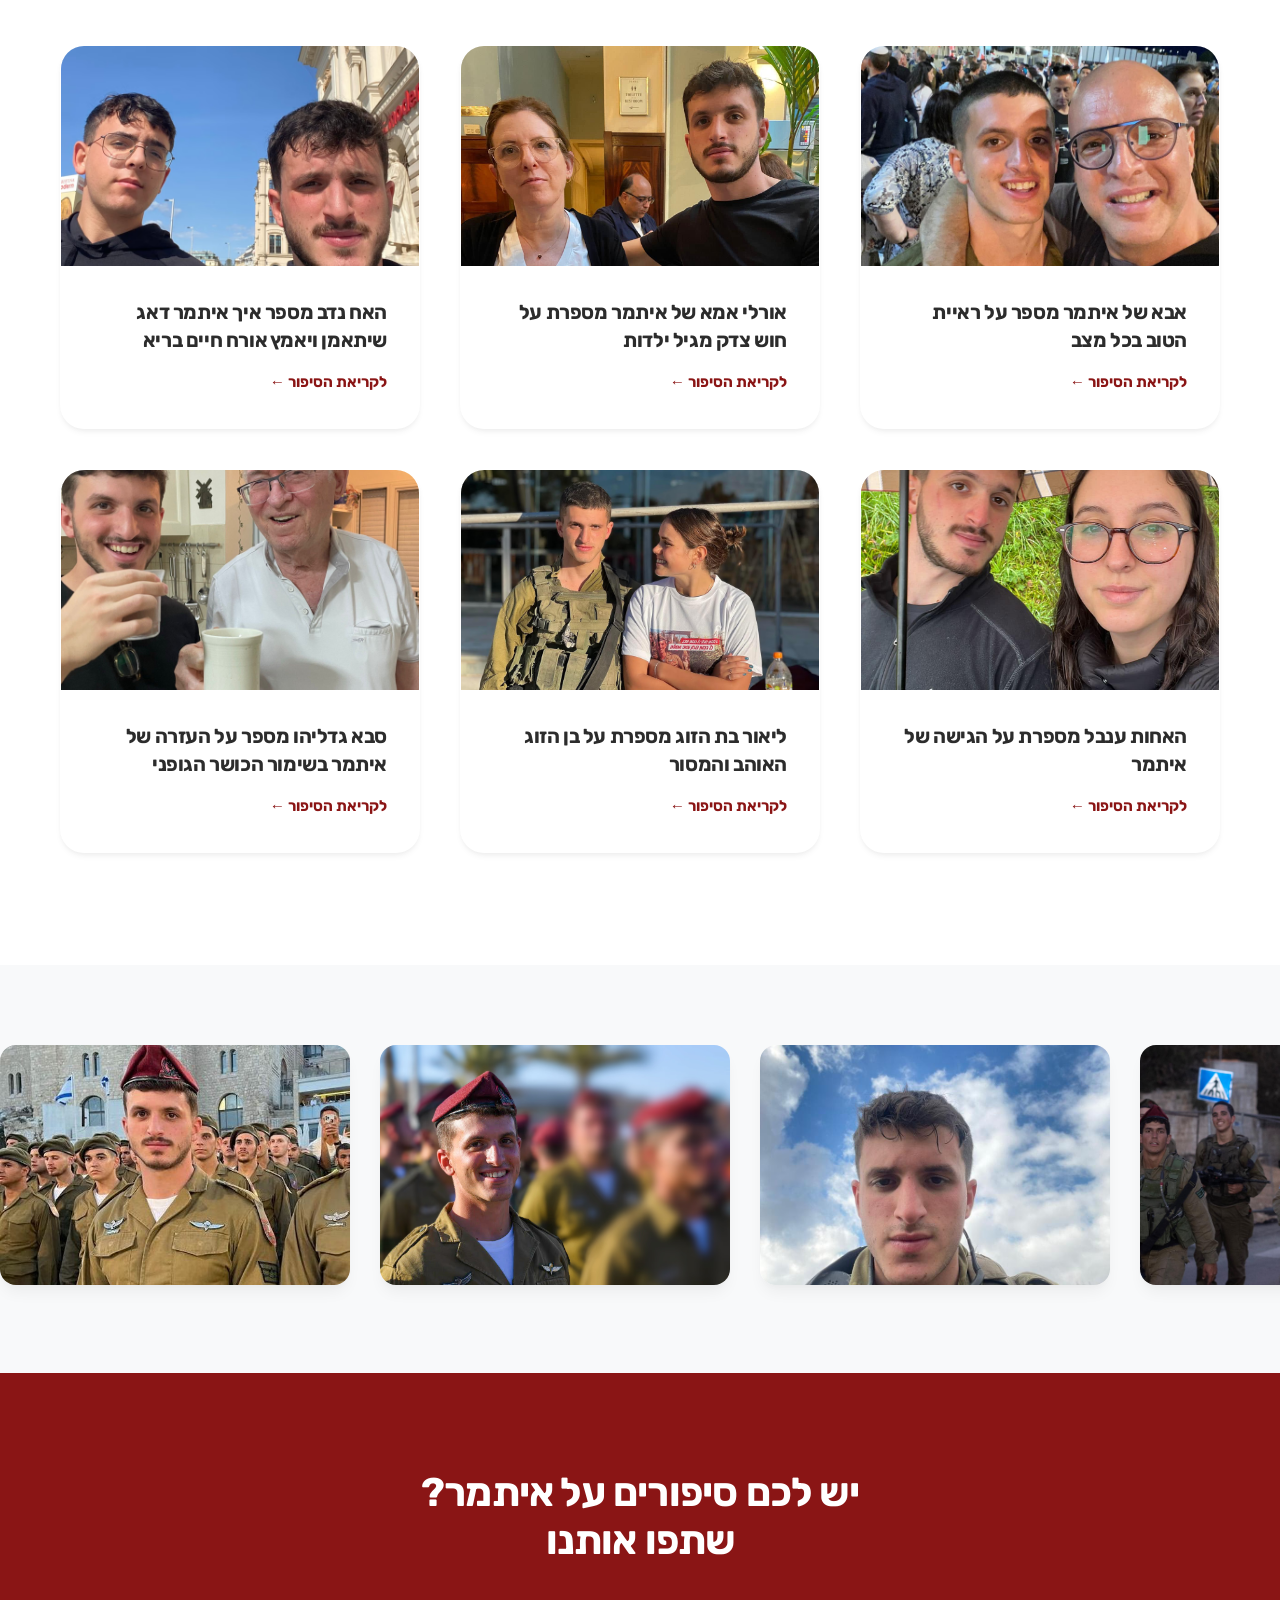
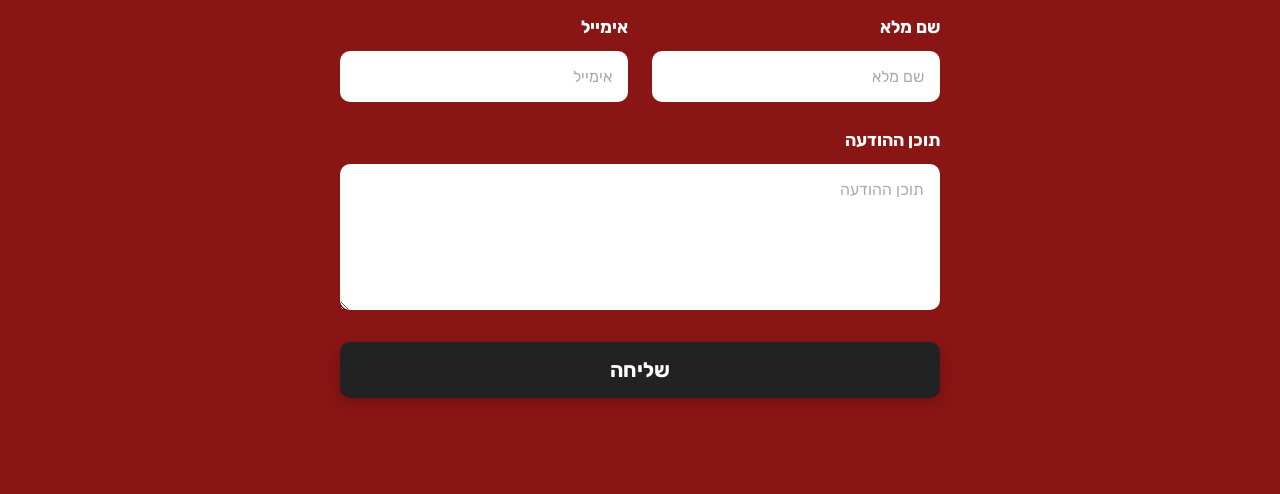
==== commit d7bd4e74: "changes" ====
--- a/index.html
+++ b/index.html
@@ -59,24 +59,24 @@
             
             <div class="song-container">
                 
-                <div class="audio-player-container mobile-player-fix">
-                    <audio id="song-player" src="music/song.mp3"></audio>
-                    <button id="play-btn" class="play-button" onclick="togglePlay()">
-                        <span>▶</span> <span>נגן את השיר</span>
-                    </button>
-                </div>
-
                 <div class="song-info">
                     <p>בוקר אחרי שאיתמר נהרג הסתכלנו בפלייליסט שלו, לא היו בו הרבה שירים, והאצבע לחצה על שיר שלא הכרתי בשם ״כוכב״ בביצוע של אביתר בנאי. ליאור בת הזוג שלו סיפרה שהוא שמע אותו הרבה בתקופה האחרונה וכששמענו את המילים עברה בנו צמרמורת.</p>
                     <p>איתמר רצה להתגייס לקרבי מאז ומתמיד, הצבא עיצב אותו מאוד, במיוחד בתקופה הזו ראינו איך הוא חי כל יום ״כמו טבעת יהלום״, בשמחה, בחדווה, במשמעות גדולה. היה גאה להיות לוחם ומפקד, אהב את החיים, ניצל אותם בצורה הטובה ביותר, היה מאושר, היה בזוגיות מדהימה עם ליאור, מוקף חברים טובים, משפחה אוהבת. עכשיו עבורנו הוא הכוכב היחיד בשמיים, זורם בעורקים, מנצנץ למרחקים וזוהר לעולמים.</p>
                 </div>
 
                 <div class="lyrics-wrapper">
-                    <img src="images/muscle-drawing.avif" class="muscle-drawing-decor" alt="">
-                    
-                    <div class="lyrics-content">
+                    
+                    <div class="audio-player-container">
+                        <audio id="song-player" src="music/song.mp3"></audio>
+                        <button id="play-btn" class="play-button" onclick="togglePlay()">
+                            <span>▶</span> <span>נגן את השיר</span>
+                        </button>
+                    </div>
+
+                    <img src="images/muscle-drawing.avif" class="muscle-drawing-decor mobile-hide" alt="">
+                    
+                    <div class="lyrics-content mobile-hide">
                         <h3>מילים: אסף אמדורסקי</h3>
-                        
                         <div class="lyrics-text">
 "תן את ימיך
 כמו טבעת יהלום
--- a/styles.css
+++ b/styles.css
@@ -283,13 +283,9 @@
 /* Update Audio Player Positioning for Desktop */
 .song-container {
     display: grid;
-    /* We change this to allow the player to span full width if needed */
-    grid-template-areas: 
-        "player player"
-        "info lyrics";
-    grid-template-columns: 1.2fr 1fr;
+    grid-template-columns: 1fr 1fr; /* Restore 2-column layout */
     gap: 4rem;
-    align-items: start;
+    align-items: center; /* Vertically center the story and player */
 }
 
 .audio-player-container {
@@ -310,92 +306,55 @@
     }
 }
 
-/* --- Mobile Responsiveness (FIXED & POLISHED) --- */
+/* --- Mobile Responsiveness (FINAL) --- */
 @media (max-width: 768px) {
-    /* Navbar: Hide links on mobile */
+    /* Navbar */
     .nav-links { display: none; }
     
-    /* --- HERO SECTION (Split View) --- */
+    /* --- HERO FIXES (Keeping what works) --- */
     .hero { 
-        height: auto; /* Allow it to grow */
+        height: auto; 
         min-height: 100vh;
-        flex-direction: column; /* Stack vertically */
+        flex-direction: column; 
         justify-content: flex-start;
         padding: 0;
-        background: var(--white); /* White background for the text part */
-    }
-
-    /* The Image Part */
+        background: var(--white);
+    }
     .hero-bg {
-        position: relative; /* No longer absolute coverage */
+        position: relative;
         width: 100%;
-        height: 50vh; /* Takes top half of screen */
-        object-position: top center; /* Focus on face */
-        z-index: 0;
-    }
-
-    /* Remove the dark gradient overlay on mobile (since text is on white) */
+        height: 50vh; 
+        object-position: top center; 
+    }
     .hero::before { display: none; }
-
-    /* The Text Part */
     .hero-content { 
         width: 100%; 
         margin-right: 0; 
         text-align: center; 
         padding: 2.5rem 1.5rem; 
         background: var(--white);
-        color: var(--text-main); /* Black text */
-        box-shadow: 0 -20px 30px rgba(0,0,0,0.05); /* Subtle lift effect */
+        color: var(--text-main);
+        box-shadow: 0 -20px 30px rgba(0,0,0,0.05);
         position: relative;
         z-index: 2;
-        margin-top: -20px; /* Slight overlap with image looks nice */
+        margin-top: -20px;
         border-radius: 20px 20px 0 0;
     }
-
-    .hero h1 { 
-        font-size: 2rem; 
-        color: var(--primary-red); /* Red title on white bg */
-        text-shadow: none;
-        margin-bottom: 1.5rem;
-    }
+    .hero h1 { font-size: 2rem; color: var(--primary-red); text-shadow: none; margin-bottom: 1.5rem; }
+    .hero p { font-size: 1.1rem; line-height: 1.6; color: var(--text-main); text-shadow: none; display: block; }
+    .hero-footer { border-right: none; border-bottom: 3px solid var(--primary-red); padding-right: 0; padding-bottom: 5px; margin-top: 2rem; color: var(--text-main); display: inline-block; }
+
+    /* --- SECTIONS SPACING --- */
+    section { padding: 4rem 0; }
     
-    .hero p {
-        font-size: 1.1rem;
-        line-height: 1.6;
-        color: var(--text-main);
-        text-shadow: none;
-        display: block; /* Show all text */
-    }
-
-    .hero-footer { 
-        border-right: none; 
-        border-bottom: 3px solid var(--primary-red); 
-        padding-right: 0; 
-        padding-bottom: 5px;
-        margin-top: 2rem;
-        color: var(--text-main);
-        display: inline-block;
-    }
-
-    /* --- SECTIONS SPACING --- */
-    section { 
-        padding: 4rem 0; 
-    }
-
     /* --- ABOUT SECTION --- */
-    .about-grid { 
-        grid-template-columns: 1fr; 
-        gap: 3rem; 
-    }
-    .about-img { 
-        order: -1; /* Image first */
-        max-height: 300px;
-    }
-
-    /* --- SONG SECTION FIXES --- */
+    .about-grid { grid-template-columns: 1fr; gap: 3rem; }
+    .about-img { order: -1; max-height: 300px; }
+
+    /* --- SONG SECTION (Clean Mobile Version) --- */
     .song-section {
         margin-top: 0;
-        border-top: 10px solid #f0f0f0; /* Visual separator */
+        border-top: 10px solid #f0f0f0;
     }
 
     .song-container { 
@@ -403,42 +362,27 @@
         flex-direction: column;
         gap: 2rem; 
     }
+
+    .lyrics-wrapper {
+        order: -1; /* Move Player to the TOP */
+        padding: 0;
+        min-height: auto; /* Remove minimum height */
+    }
     
-    /* 1. Play Button & Title Wrapper (We will move this in HTML) */
-    .audio-player-container {
-        order: 1; /* First */
-        width: 100%;
-        margin-bottom: 1rem;
-    }
-
-    /* 2. Story Text */
     .song-info {
-        order: 2; /* Second */
         text-align: center;
         padding: 0 0.5rem;
     }
-
-    /* 3. Lyrics */
-    .lyrics-wrapper {
-        order: 3; /* Last */
-        padding: 0;
-        margin-top: 1rem;
-    }
     
-    .muscle-drawing-decor {
-        width: 150px;
-        margin: 2rem auto;
-        align-self: center;
-        opacity: 0.1;
+    /* HIDE Lyrics and Image on Mobile */
+    .mobile-hide {
+        display: none !important;
     }
 
     /* --- GENERAL FIXES --- */
     .marquee-item { width: 300px; height: 200px; }
-    
     .media-item { flex-direction: column; align-items: flex-start; }
     .media-thumbnail { width: 100%; height: 200px; }
-    
-    /* Mobile Form */
     .form-row { grid-template-columns: 1fr; gap: 0; }
     .form-title { font-size: 1.8rem; }
 }
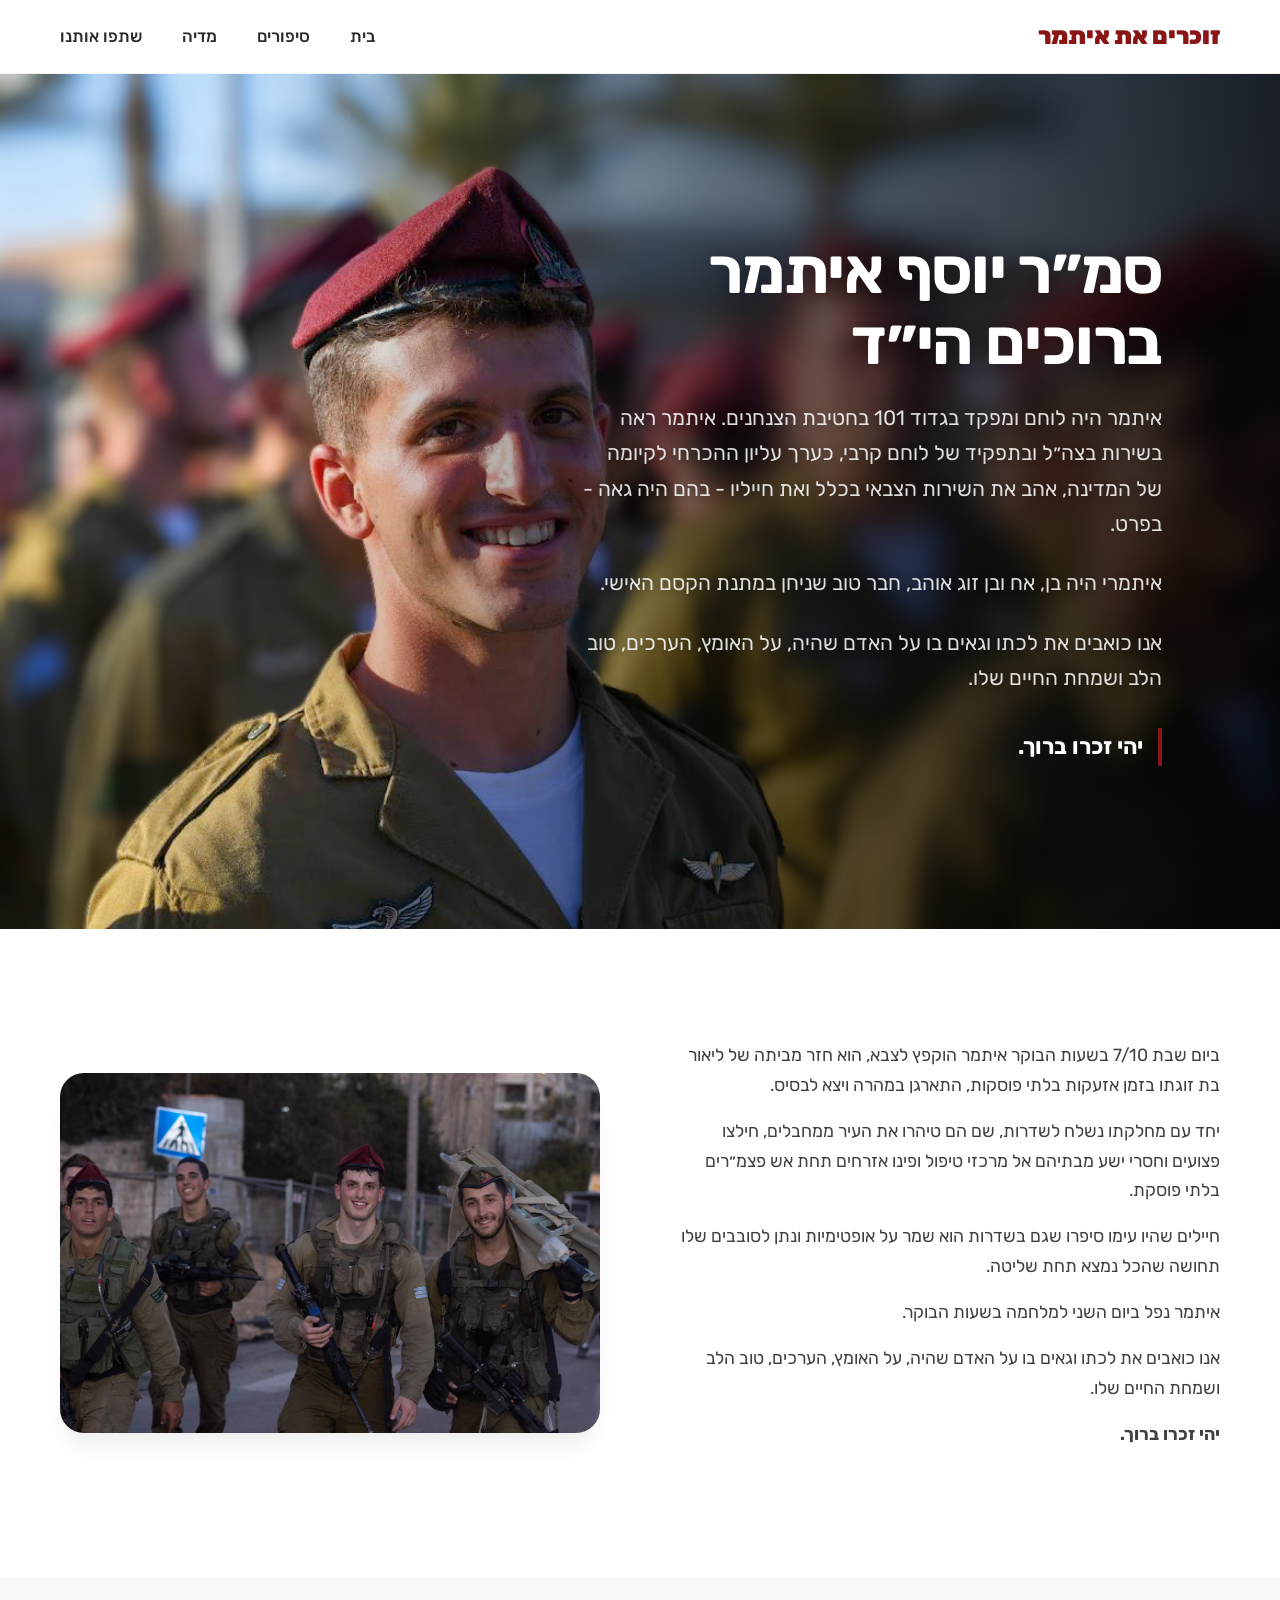
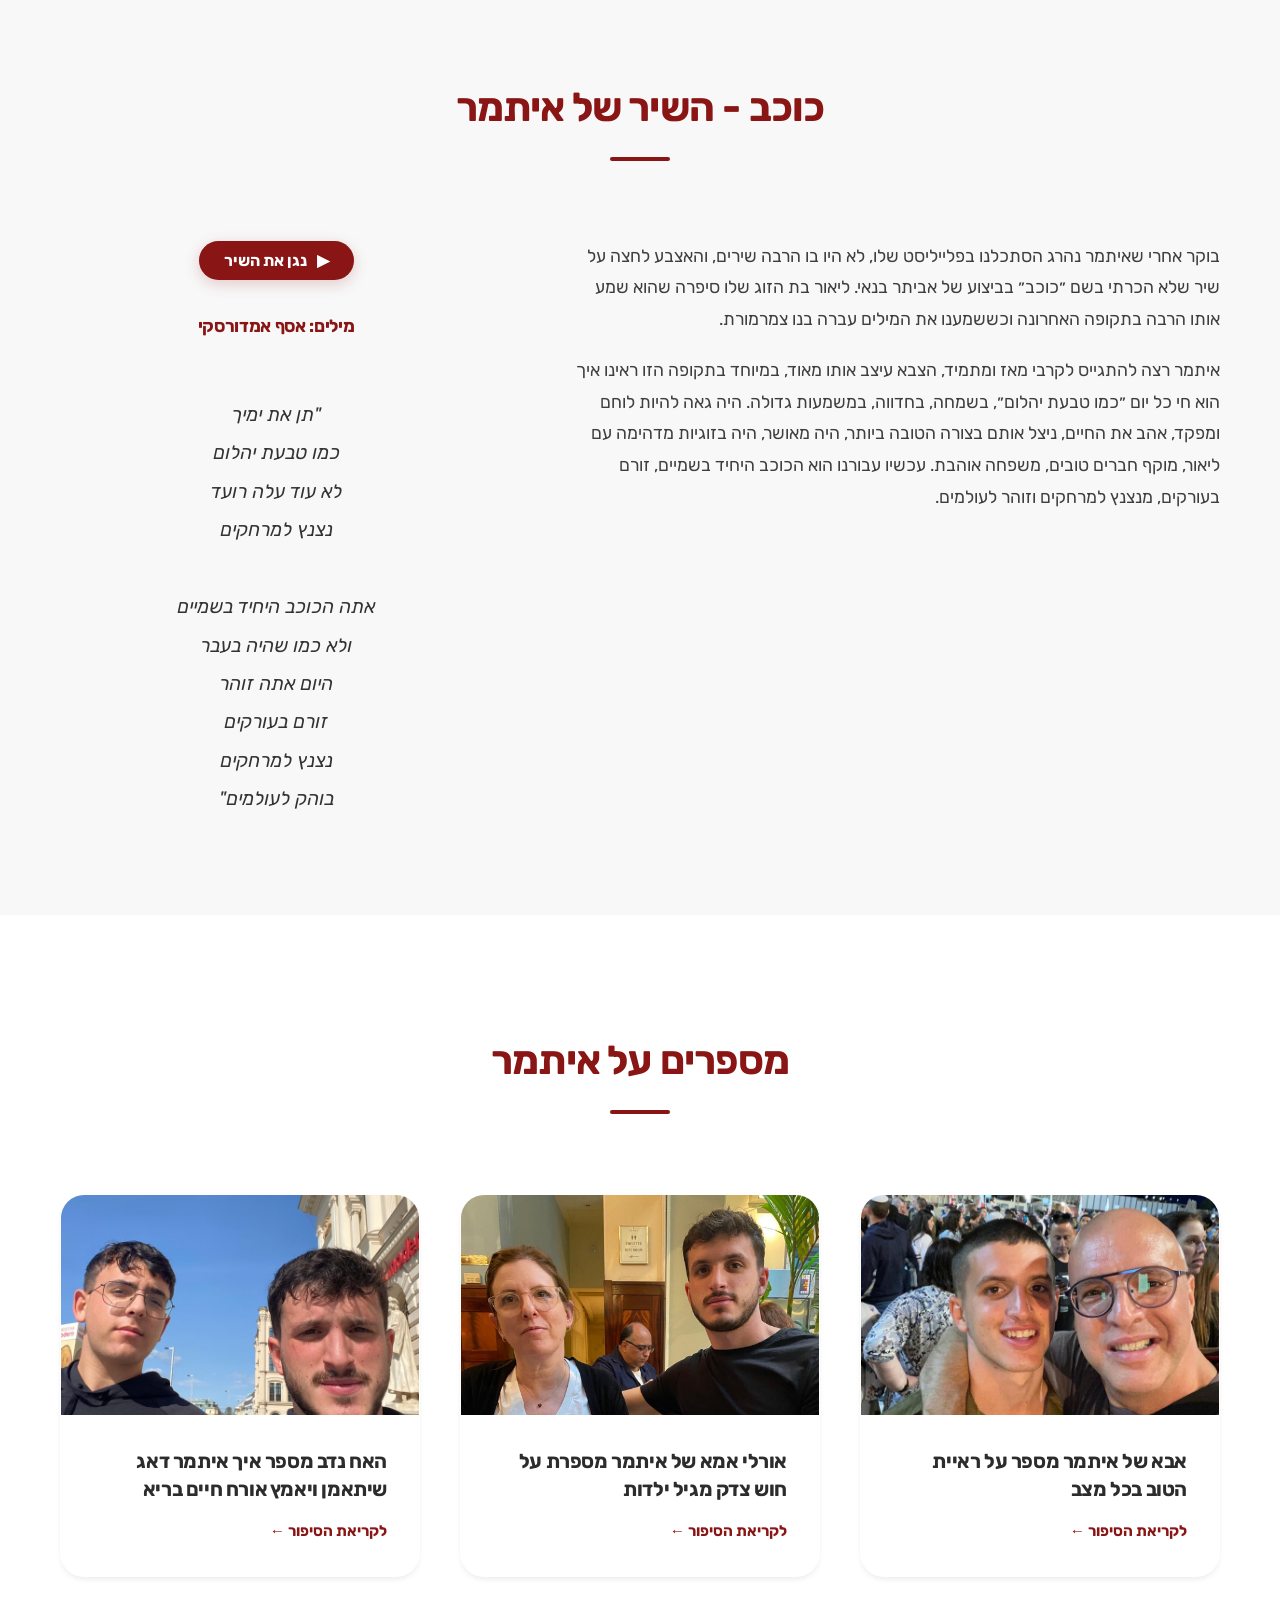
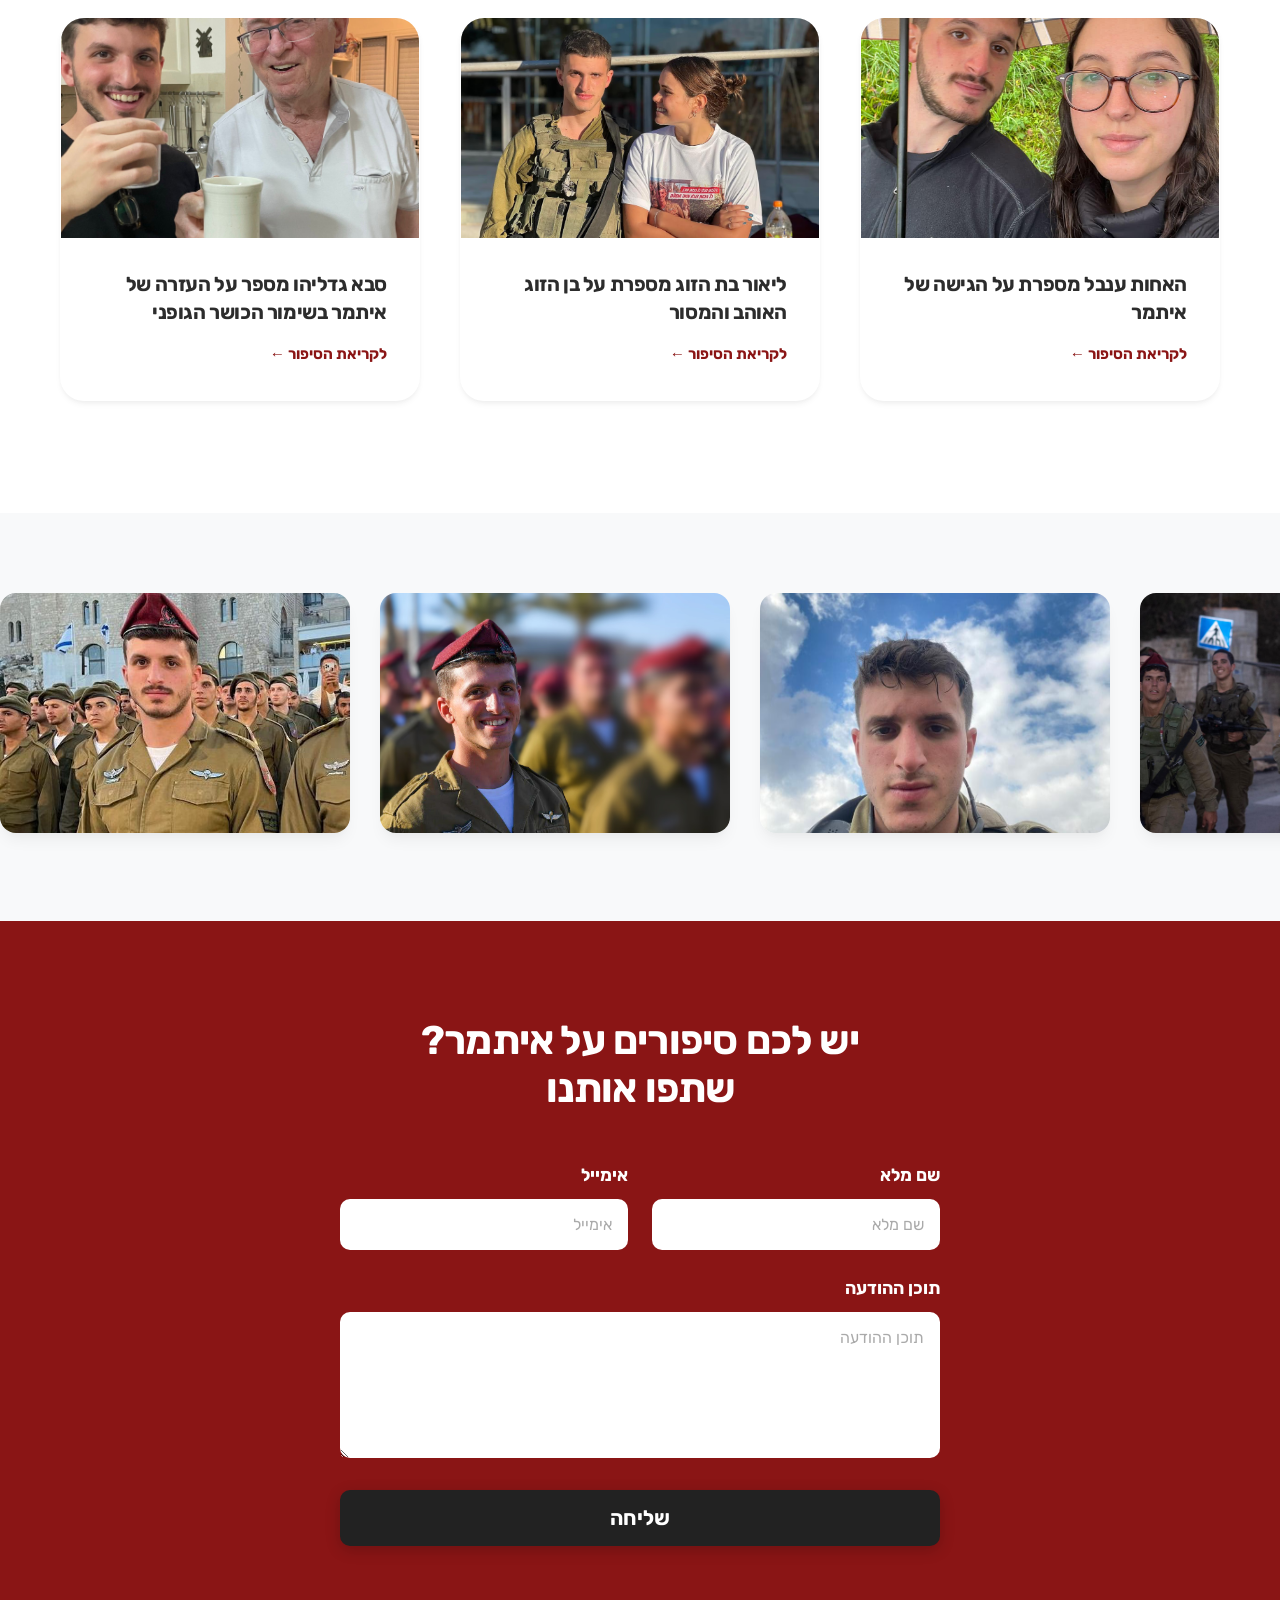
==== commit 3e0f5180: "final version, i think?" ====
--- a/index.html
+++ b/index.html
@@ -73,8 +73,6 @@
                         </button>
                     </div>
 
-                    <img src="images/muscle-drawing.avif" class="muscle-drawing-decor mobile-hide" alt="">
-                    
                     <div class="lyrics-content mobile-hide">
                         <h3>מילים: אסף אמדורסקי</h3>
                         <div class="lyrics-text">
--- a/styles.css
+++ b/styles.css
@@ -280,109 +280,96 @@
 /* --- Footer --- */
 footer { background: var(--text-main); color: rgba(255,255,255,0.7); padding: 3rem 0; text-align: center; }
 
-/* Update Audio Player Positioning for Desktop */
+/* --- Song Section (Desktop Fixed) --- */
+.song-section {
+    background-color: #f8f8f8;
+    position: relative;
+    overflow: hidden;
+    padding: 6rem 0;
+}
+
 .song-container {
     display: grid;
-    grid-template-columns: 1fr 1fr; /* Restore 2-column layout */
-    gap: 4rem;
-    align-items: center; /* Vertically center the story and player */
-}
-
+    /* In Hebrew (RTL): Column 1 is Right (Story), Column 2 is Left (Wrapper) */
+    grid-template-columns: 1.2fr 0.8fr; 
+    gap: 5rem;
+    align-items: start; /* Aligns both columns to the top */
+}
+
+/* Right Column: Story */
+.song-info {
+    text-align: right;
+    font-size: 1.1rem;
+    line-height: 1.8;
+    color: var(--text-main);
+}
+.song-info p { margin-bottom: 1.2rem; }
+
+/* Left Column: Wrapper for Player, Image, Lyrics */
+.lyrics-wrapper {
+    display: flex;
+    flex-direction: column;
+    align-items: center; /* Centers items horizontally in the column */
+    text-align: center;
+}
+
+/* Player Styling */
 .audio-player-container {
-    grid-area: player; /* Places player at the top on desktop too */
+    margin-bottom: 2rem;
+    width: 100%;
     display: flex;
     justify-content: center;
-    margin-bottom: 2rem;
-}
-
-.song-info { grid-area: info; }
-.lyrics-wrapper { grid-area: lyrics; }
-
-/* Mobile Reset (Already in the media query above, but just to explain) */
+}
+
+/* Image Styling */
+.muscle-drawing-decor {
+    width: 200px; /* Nice contained size */
+    margin-bottom: 1.5rem;
+    opacity: 0.9;
+    mix-blend-mode: multiply; /* Blends white background if image has it */
+}
+
+/* Lyrics Styling */
+.lyrics-content h3 {
+    color: var(--primary-red);
+    margin-bottom: 1rem;
+    font-size: 1.1rem;
+}
+.lyrics-text {
+    font-size: 1.2rem;
+    font-style: italic;
+    line-height: 2;
+    color: #333;
+    white-space: pre-line;
+}
+
+/* --- Mobile Override (Keeping your preferred look) --- */
 @media (max-width: 768px) {
+    .song-section {
+        padding-top: 3rem;
+        border-top: 10px solid #f0f0f0; /* Visual separator */
+    }
+    
     .song-container {
-        display: flex; /* Switch to stack */
-        grid-template-areas: none;
-    }
-}
-
-/* --- Mobile Responsiveness (FINAL) --- */
-@media (max-width: 768px) {
-    /* Navbar */
-    .nav-links { display: none; }
-    
-    /* --- HERO FIXES (Keeping what works) --- */
-    .hero { 
-        height: auto; 
-        min-height: 100vh;
-        flex-direction: column; 
-        justify-content: flex-start;
-        padding: 0;
-        background: var(--white);
-    }
-    .hero-bg {
-        position: relative;
+        display: flex;
+        flex-direction: column; /* Stack vertically */
+        gap: 1.5rem;
+    }
+
+    /* Move the Wrapper (Player) to the TOP */
+    .lyrics-wrapper {
+        order: -1; 
+        margin-bottom: 0;
         width: 100%;
-        height: 50vh; 
-        object-position: top center; 
-    }
-    .hero::before { display: none; }
-    .hero-content { 
-        width: 100%; 
-        margin-right: 0; 
-        text-align: center; 
-        padding: 2.5rem 1.5rem; 
-        background: var(--white);
-        color: var(--text-main);
-        box-shadow: 0 -20px 30px rgba(0,0,0,0.05);
-        position: relative;
-        z-index: 2;
-        margin-top: -20px;
-        border-radius: 20px 20px 0 0;
-    }
-    .hero h1 { font-size: 2rem; color: var(--primary-red); text-shadow: none; margin-bottom: 1.5rem; }
-    .hero p { font-size: 1.1rem; line-height: 1.6; color: var(--text-main); text-shadow: none; display: block; }
-    .hero-footer { border-right: none; border-bottom: 3px solid var(--primary-red); padding-right: 0; padding-bottom: 5px; margin-top: 2rem; color: var(--text-main); display: inline-block; }
-
-    /* --- SECTIONS SPACING --- */
-    section { padding: 4rem 0; }
-    
-    /* --- ABOUT SECTION --- */
-    .about-grid { grid-template-columns: 1fr; gap: 3rem; }
-    .about-img { order: -1; max-height: 300px; }
-
-    /* --- SONG SECTION (Clean Mobile Version) --- */
-    .song-section {
-        margin-top: 0;
-        border-top: 10px solid #f0f0f0;
-    }
-
-    .song-container { 
-        display: flex;
-        flex-direction: column;
-        gap: 2rem; 
-    }
-
-    .lyrics-wrapper {
-        order: -1; /* Move Player to the TOP */
-        padding: 0;
-        min-height: auto; /* Remove minimum height */
+    }
+
+    /* Hide the Image & Lyrics on Mobile */
+    .mobile-hide {
+        display: none !important;
     }
     
     .song-info {
         text-align: center;
-        padding: 0 0.5rem;
-    }
-    
-    /* HIDE Lyrics and Image on Mobile */
-    .mobile-hide {
-        display: none !important;
-    }
-
-    /* --- GENERAL FIXES --- */
-    .marquee-item { width: 300px; height: 200px; }
-    .media-item { flex-direction: column; align-items: flex-start; }
-    .media-thumbnail { width: 100%; height: 200px; }
-    .form-row { grid-template-columns: 1fr; gap: 0; }
-    .form-title { font-size: 1.8rem; }
+        padding: 0 1rem;
+    }
 }
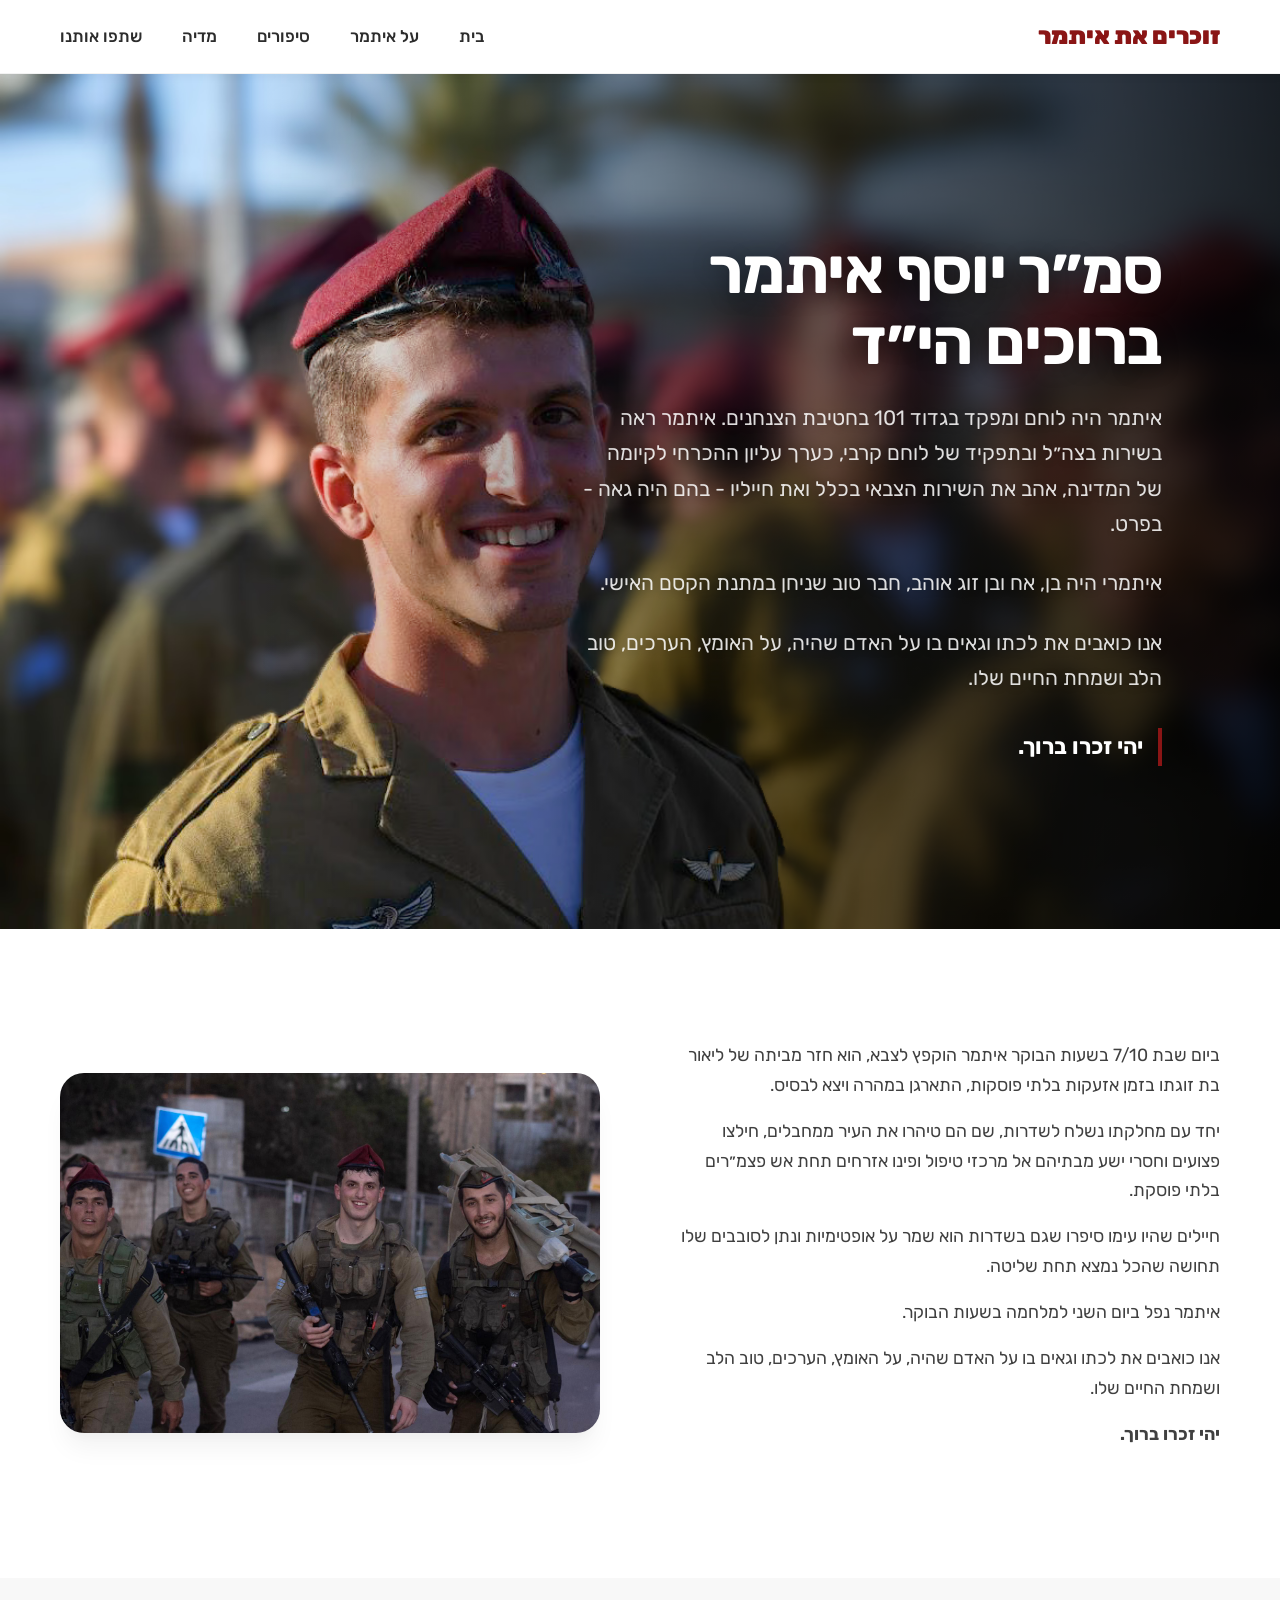
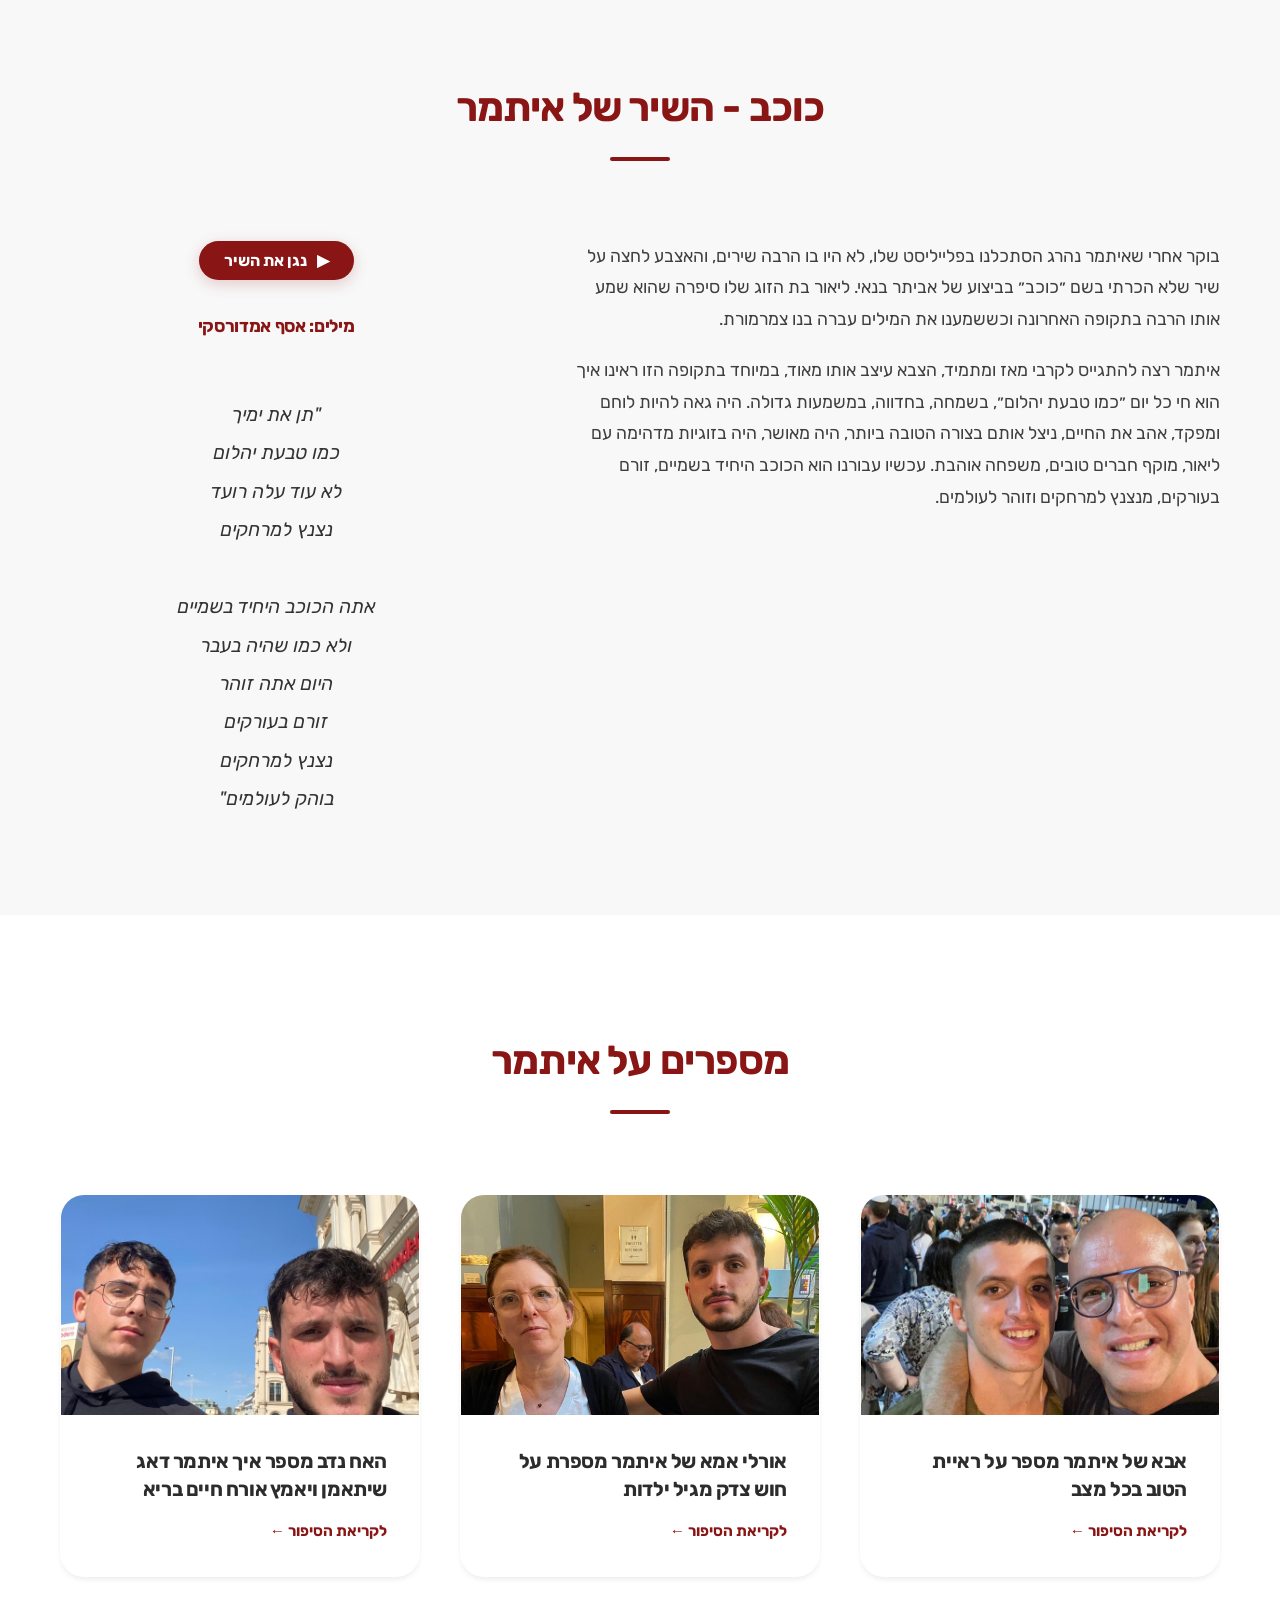
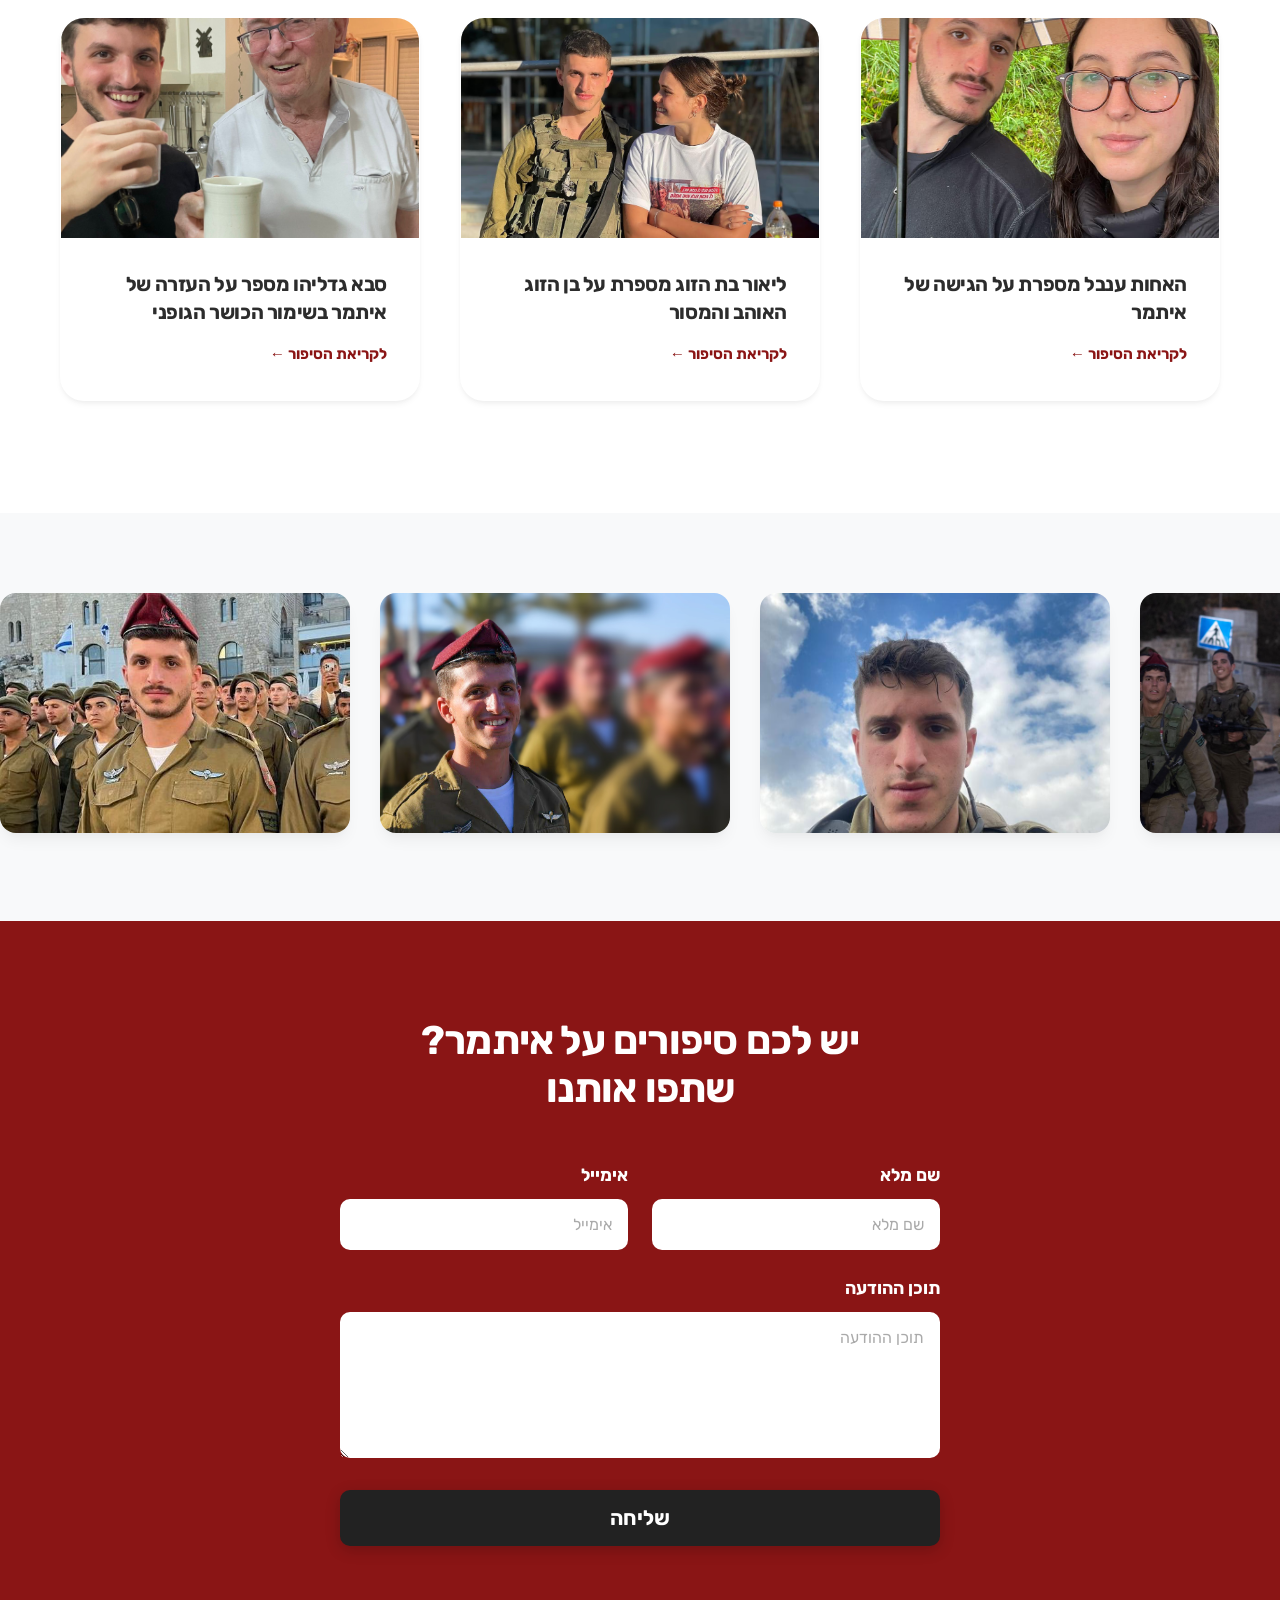
==== commit 0ae8a3b3: "aligned hero image" ====
--- a/index.html
+++ b/index.html
@@ -11,11 +11,15 @@
     <nav class="navbar">
         <div class="container nav-container">
             <div class="logo">זוכרים את איתמר</div>
-            <div class="nav-links">
-                <a href="#home">בית</a>
-                <a href="#stories">סיפורים</a>
-                <a href="#media">מדיה</a>
-                <a href="#contact">שתפו אותנו</a>
+            
+            <button class="hamburger" onclick="toggleMenu()">☰</button>
+            
+            <div class="nav-links" id="nav-links">
+                <a href="#home" onclick="toggleMenu()">בית</a>
+                <a href="#about" onclick="toggleMenu()">על איתמר</a>
+                <a href="#stories" onclick="toggleMenu()">סיפורים</a>
+                <a href="#media" onclick="toggleMenu()">מדיה</a>
+                <a href="#contact" onclick="toggleMenu()">שתפו אותנו</a>
             </div>
         </div>
     </nav>
@@ -279,6 +283,11 @@
                 btn.innerHTML = "<span>▶</span> <span>נגן את השיר</span>";
             }
         }
+
+        function toggleMenu() {
+            const nav = document.getElementById('nav-links');
+            nav.classList.toggle('active');
+        }
     </script>
 </body>
 </html>
--- a/styles.css
+++ b/styles.css
@@ -47,18 +47,29 @@
 
 /* --- Navbar --- */
 .navbar {
-    background: rgba(255, 255, 255, 0.9);
+    background: rgba(255, 255, 255, 0.95); /* Slightly more opaque for mobile visibility */
     backdrop-filter: blur(10px);
     position: sticky; top: 0; z-index: 1000; padding: 1rem 0;
     border-bottom: 1px solid rgba(0,0,0,0.05);
-}
-.nav-container { display: flex; justify-content: space-between; align-items: center; }
+    box-shadow: 0 2px 10px rgba(0,0,0,0.05); /* Added shadow so it's visible on white */
+}
+.nav-container { display: flex; justify-content: space-between; align-items: center; position: relative; }
 .logo { font-weight: 900; font-size: 1.5rem; color: var(--primary-red); }
 .nav-links { display: flex; gap: 2.5rem; }
 .nav-links a { font-weight: 500; font-size: 1.05rem; }
 .nav-links a:hover { color: var(--primary-red); }
 
-/* --- Hero --- */
+/* HAMBURGER MENU (Hidden on Desktop) */
+.hamburger {
+    display: none;
+    background: none;
+    border: none;
+    font-size: 2rem;
+    color: var(--primary-red);
+    cursor: pointer;
+}
+
+/* --- Hero (Desktop) --- */
 .hero {
     height: 95vh;
     position: relative; display: flex; align-items: center;
@@ -66,7 +77,8 @@
 }
 .hero-bg {
     position: absolute; top: 0; left: 0; width: 100%; height: 100%;
-    object-fit: cover; z-index: 0; object-position: top left; 
+    object-fit: cover; z-index: 0; 
+    object-position: top left; /* Desktop Focus */
 }
 .hero::before {
     content: ''; position: absolute; top: 0; left: 0; width: 100%; height: 100%; z-index: 1;
@@ -95,34 +107,45 @@
 .about-text p { font-size: 1.1rem; }
 .about-img img { border-radius: var(--radius-lg); box-shadow: var(--shadow-lg); }
 
-/* --- Song Section --- */
+/* --- Song Section (Desktop Layout) --- */
 .song-section {
-    background-color: #f8f8f8; position: relative; overflow: hidden; padding: 6rem 0;
-}
-.song-container { display: grid; grid-template-columns: 1fr 1fr; gap: 4rem; align-items: start; }
-.song-info-wrapper { display: flex; flex-direction: column; }
-.song-info { font-size: 1.1rem; line-height: 1.8; text-align: right; padding: 0; }
+    background-color: #f8f8f8;
+    position: relative;
+    overflow: hidden;
+    padding: 6rem 0;
+}
+
+.song-container {
+    display: grid;
+    /* Column 1 (Right): Story Text | Column 2 (Left): Player & Lyrics */
+    grid-template-columns: 1.2fr 0.8fr; 
+    gap: 5rem;
+    align-items: start;
+}
+
+/* Right Column: Story */
+.song-info {
+    text-align: right;
+    font-size: 1.1rem;
+    line-height: 1.8;
+    color: var(--text-main);
+}
 .song-info p { margin-bottom: 1.2rem; }
 
+/* Left Column: Wrapper */
 .lyrics-wrapper {
-    position: relative !important; padding: 0;
-    display: flex; justify-content: center; align-items: flex-start; min-height: 400px;
+    display: flex;
     flex-direction: column;
-}
-.muscle-drawing-decor {
-    width: 100%;
-    max-width: 250px;
-    margin-top: 2rem;
-    opacity: 1;
-    align-self: flex-start;
-}
-.lyrics-content { position: relative; z-index: 2; text-align: center; width: 100%; padding: 0; }
-.lyrics-content h3 { font-size: 1.1rem; color: var(--primary-red); margin-bottom: 1.5rem; }
-
-/* --- Audio Player Style --- */
+    align-items: center;
+    text-align: center;
+}
+
+/* Player Styling */
 .audio-player-container {
     margin-bottom: 2rem;
-    display: flex; justify-content: center;
+    width: 100%;
+    display: flex;
+    justify-content: center;
 }
 .play-button {
     background: var(--primary-red); color: white;
@@ -136,9 +159,26 @@
     background: var(--primary-dark); transform: scale(1.05);
 }
 
+/* Image Styling */
+.muscle-drawing-decor {
+    width: 200px;
+    margin-bottom: 1.5rem;
+    opacity: 0.9;
+    mix-blend-mode: multiply; 
+}
+
+/* Lyrics Styling */
+.lyrics-content h3 {
+    color: var(--primary-red);
+    margin-bottom: 1rem;
+    font-size: 1.1rem;
+}
 .lyrics-text {
-    font-size: 1.3rem; font-weight: 400; font-style: italic;
-    line-height: 2.2; color: #333; white-space: pre-line;
+    font-size: 1.2rem;
+    font-style: italic;
+    line-height: 2;
+    color: #333;
+    white-space: pre-line;
 }
 
 /* --- Stories Grid --- */
@@ -198,178 +238,141 @@
     color: var(--white);
     text-align: center;
 }
-
-.form-container {
-    max-width: 600px;
-    margin: 0 auto;
-}
-
+.form-container { max-width: 600px; margin: 0 auto; }
 .form-title {
-    font-size: 2.5rem;
-    line-height: 1.2;
-    margin-bottom: 3rem;
-    color: var(--white);
-    font-weight: 700;
+    font-size: 2.5rem; line-height: 1.2; margin-bottom: 3rem;
+    color: var(--white); font-weight: 700;
 }
 .form-title::after { display: none; } 
-
-.form-row {
-    display: grid;
-    grid-template-columns: 1fr 1fr;
-    gap: 1.5rem;
-    margin-bottom: 0;
-}
-
-.form-group {
-    text-align: right;
-    margin-bottom: 1.5rem;
-}
-
+.form-row { display: grid; grid-template-columns: 1fr 1fr; gap: 1.5rem; margin-bottom: 0; }
+.form-group { text-align: right; margin-bottom: 1.5rem; }
 .form-group label {
-    display: block;
-    margin-bottom: 0.5rem;
-    font-weight: 700;
-    font-size: 1.1rem;
-    color: var(--white);
-}
-
-.form-group input, 
-.form-group textarea {
-    width: 100%;
-    padding: 1rem;
-    border: none;
-    border-radius: 10px;
+    display: block; margin-bottom: 0.5rem; font-weight: 700;
+    font-size: 1.1rem; color: var(--white);
+}
+.form-group input, .form-group textarea {
+    width: 100%; padding: 1rem; border: none; border-radius: 10px;
+    font-family: 'Rubik', sans-serif; font-size: 1rem;
+    background: var(--white); color: #333; transition: 0.3s;
+}
+.form-group input::placeholder, .form-group textarea::placeholder { color: #aaa; }
+.form-group input:focus, .form-group textarea:focus {
+    outline: none; box-shadow: 0 0 0 4px rgba(255,255,255,0.3);
+}
+.btn-submit {
+    background-color: #222; color: var(--white); border: none;
+    padding: 1rem; width: 100%; border-radius: 10px;
+    font-size: 1.3rem; font-weight: 700; cursor: pointer;
+    box-shadow: 0 4px 15px rgba(0,0,0,0.2); transition: transform 0.2s, background-color 0.2s;
     font-family: 'Rubik', sans-serif;
-    font-size: 1rem;
-    background: var(--white);
-    color: #333;
-    transition: 0.3s;
-}
-
-.form-group input::placeholder, 
-.form-group textarea::placeholder {
-    color: #aaa;
-}
-
-.form-group input:focus, 
-.form-group textarea:focus {
-    outline: none;
-    box-shadow: 0 0 0 4px rgba(255,255,255,0.3);
-}
-
-.btn-submit {
-    background-color: #222;
-    color: var(--white);
-    border: none;
-    padding: 1rem;
-    width: 100%;
-    border-radius: 10px;
-    font-size: 1.3rem;
-    font-weight: 700;
-    cursor: pointer;
-    box-shadow: 0 4px 15px rgba(0,0,0,0.2);
-    transition: transform 0.2s, background-color 0.2s;
-    font-family: 'Rubik', sans-serif;
-}
-
-.btn-submit:hover {
-    background-color: #000;
-    transform: translateY(-2px);
-}
+}
+.btn-submit:hover { background-color: #000; transform: translateY(-2px); }
 
 /* --- Footer --- */
 footer { background: var(--text-main); color: rgba(255,255,255,0.7); padding: 3rem 0; text-align: center; }
 
-/* --- Song Section (Desktop Fixed) --- */
-.song-section {
-    background-color: #f8f8f8;
-    position: relative;
-    overflow: hidden;
-    padding: 6rem 0;
-}
-
-.song-container {
-    display: grid;
-    /* In Hebrew (RTL): Column 1 is Right (Story), Column 2 is Left (Wrapper) */
-    grid-template-columns: 1.2fr 0.8fr; 
-    gap: 5rem;
-    align-items: start; /* Aligns both columns to the top */
-}
-
-/* Right Column: Story */
-.song-info {
-    text-align: right;
-    font-size: 1.1rem;
-    line-height: 1.8;
-    color: var(--text-main);
-}
-.song-info p { margin-bottom: 1.2rem; }
-
-/* Left Column: Wrapper for Player, Image, Lyrics */
-.lyrics-wrapper {
-    display: flex;
-    flex-direction: column;
-    align-items: center; /* Centers items horizontally in the column */
-    text-align: center;
-}
-
-/* Player Styling */
-.audio-player-container {
-    margin-bottom: 2rem;
-    width: 100%;
-    display: flex;
-    justify-content: center;
-}
-
-/* Image Styling */
-.muscle-drawing-decor {
-    width: 200px; /* Nice contained size */
-    margin-bottom: 1.5rem;
-    opacity: 0.9;
-    mix-blend-mode: multiply; /* Blends white background if image has it */
-}
-
-/* Lyrics Styling */
-.lyrics-content h3 {
-    color: var(--primary-red);
-    margin-bottom: 1rem;
-    font-size: 1.1rem;
-}
-.lyrics-text {
-    font-size: 1.2rem;
-    font-style: italic;
-    line-height: 2;
-    color: #333;
-    white-space: pre-line;
-}
-
-/* --- Mobile Override (Keeping your preferred look) --- */
+/* --- Mobile Responsiveness (FULL FIX) --- */
 @media (max-width: 768px) {
+    /* --- MOBILE MENU --- */
+    .hamburger { display: block; } /* Show Hamburger */
+    
+    .nav-links {
+        display: none; /* Hidden by default */
+        position: absolute;
+        top: 100%; /* Drops down below navbar */
+        left: 0;
+        width: 100%;
+        background: white;
+        flex-direction: column;
+        padding: 1rem;
+        box-shadow: 0 10px 30px rgba(0,0,0,0.1);
+        text-align: center;
+        gap: 0;
+    }
+    
+    .nav-links.active {
+        display: flex; /* Show when 'active' class is added by JS */
+    }
+
+    .nav-links a {
+        padding: 1rem 0;
+        border-bottom: 1px solid #f0f0f0;
+        width: 100%;
+        display: block;
+    }
+
+    
+    /* --- HERO FIX: Split View + Centered & Zoomed Image --- */
+    .hero { 
+        height: auto; 
+        min-height: 100vh;
+        flex-direction: column; 
+        justify-content: flex-start;
+        padding: 0;
+        background: var(--white);
+    }
+    
+    .hero-bg {
+        position: relative;
+        width: 100%;
+        height: 50vh; 
+        z-index: 0;
+        /* THE FIX: Zoom in 15% and shift focus left/down to center face */
+        object-fit: cover;
+        transform: scale(1.15); 
+        object-position: 35% 20%; 
+    }
+    .hero::before { display: none; }
+
+    .hero-content { 
+        width: 100%; margin-right: 0; text-align: center; 
+        padding: 2.5rem 1.5rem; 
+        background: var(--white); color: var(--text-main);
+        box-shadow: 0 -20px 30px rgba(0,0,0,0.05);
+        position: relative; z-index: 2;
+        margin-top: -20px;
+        border-radius: 20px 20px 0 0;
+    }
+    .hero h1 { font-size: 2rem; color: var(--primary-red); text-shadow: none; margin-bottom: 1.5rem; }
+    .hero p { font-size: 1.1rem; line-height: 1.6; color: var(--text-main); text-shadow: none; display: block; }
+    .hero-footer { border-right: none; border-bottom: 3px solid var(--primary-red); padding-right: 0; padding-bottom: 5px; margin-top: 2rem; color: var(--text-main); display: inline-block; }
+
+    /* --- Sections --- */
+    section { padding: 4rem 0; }
+    .about-grid { grid-template-columns: 1fr; gap: 3rem; }
+    .about-img { order: -1; max-height: 300px; }
+
+    /* --- SONG SECTION (Stacked & Clean) --- */
     .song-section {
         padding-top: 3rem;
-        border-top: 10px solid #f0f0f0; /* Visual separator */
+        border-top: 10px solid #f0f0f0;
     }
     
     .song-container {
         display: flex;
-        flex-direction: column; /* Stack vertically */
+        flex-direction: column; 
         gap: 1.5rem;
     }
 
-    /* Move the Wrapper (Player) to the TOP */
+    /* Move Player to TOP */
     .lyrics-wrapper {
         order: -1; 
         margin-bottom: 0;
         width: 100%;
     }
 
-    /* Hide the Image & Lyrics on Mobile */
-    .mobile-hide {
-        display: none !important;
-    }
+    /* Hide Image & Lyrics */
+    .mobile-hide { display: none !important; }
     
     .song-info {
         text-align: center;
         padding: 0 1rem;
     }
+
+    /* --- General Mobile --- */
+    .marquee-item { width: 300px; height: 200px; }
+    .media-item { flex-direction: column; align-items: flex-start; }
+    .media-thumbnail { width: 100%; height: 200px; }
+    .form-row { grid-template-columns: 1fr; gap: 0; }
+    .form-title { font-size: 1.8rem; }
 }
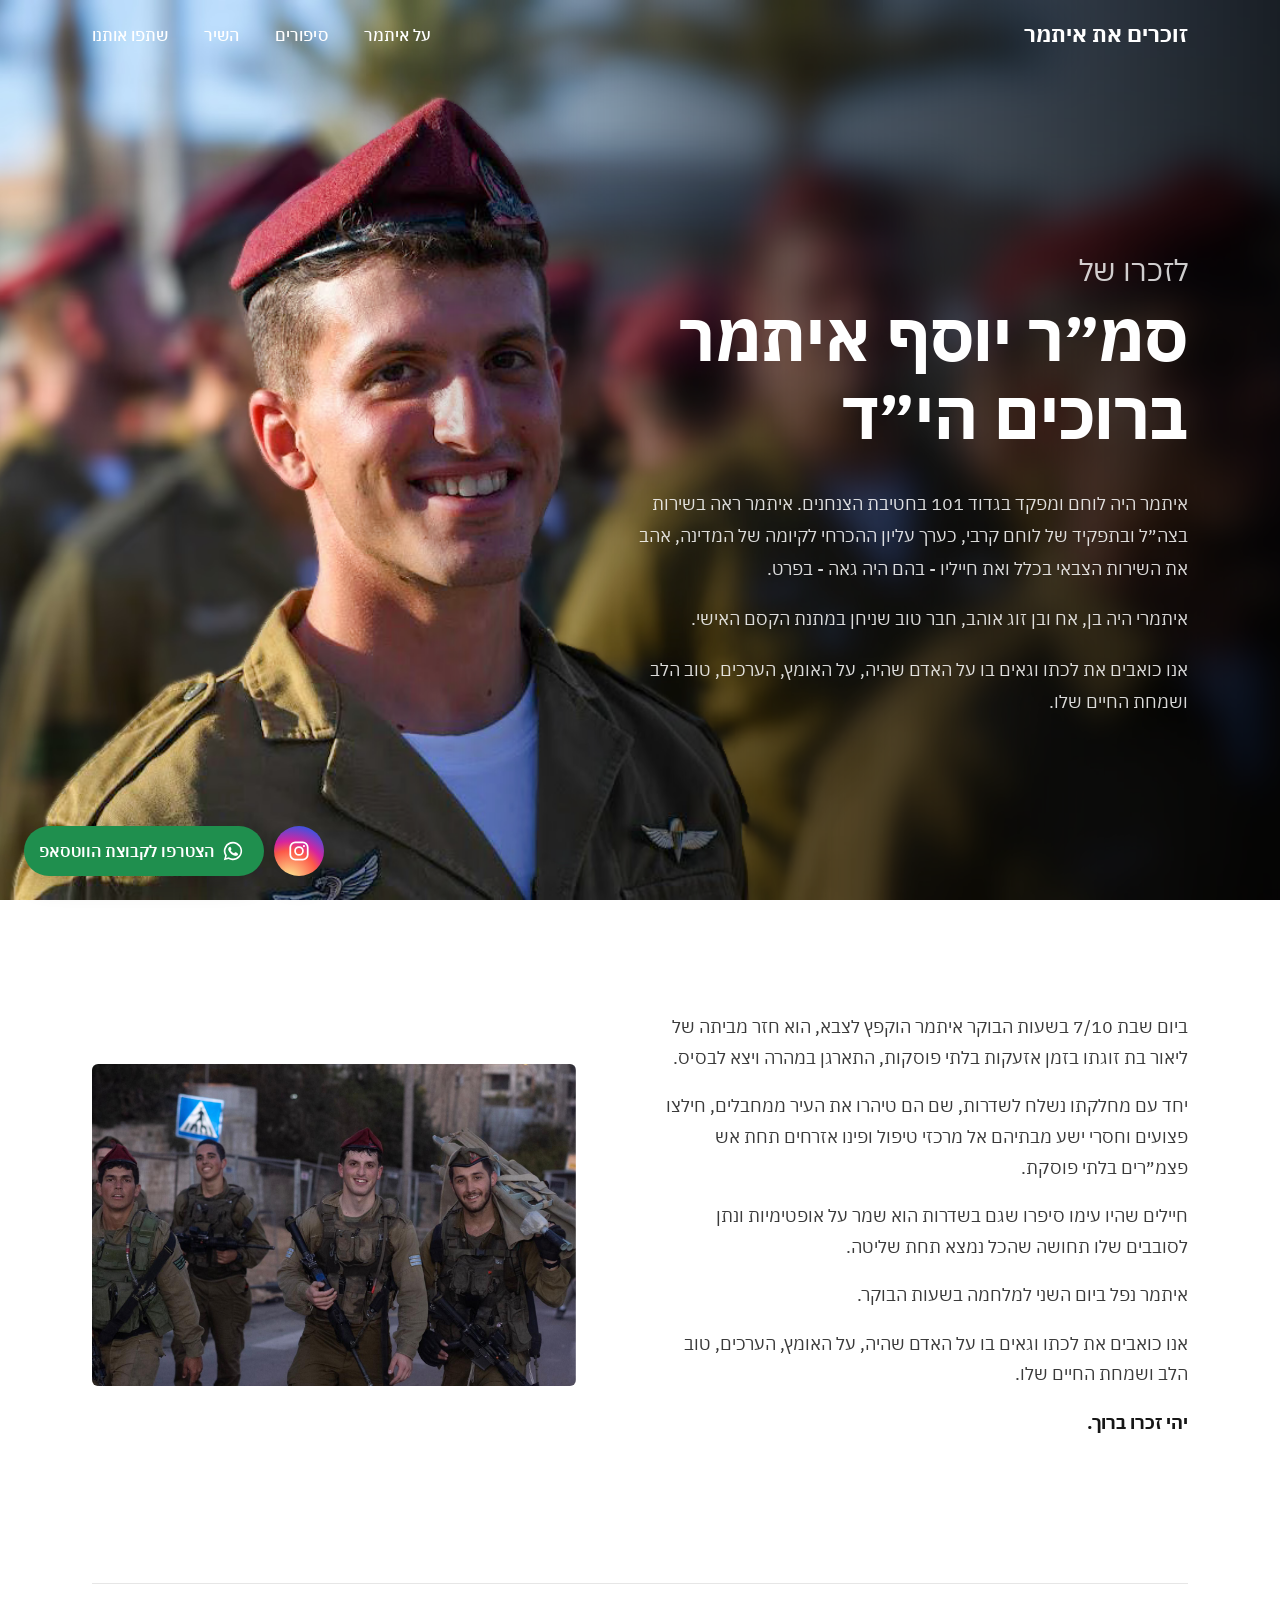
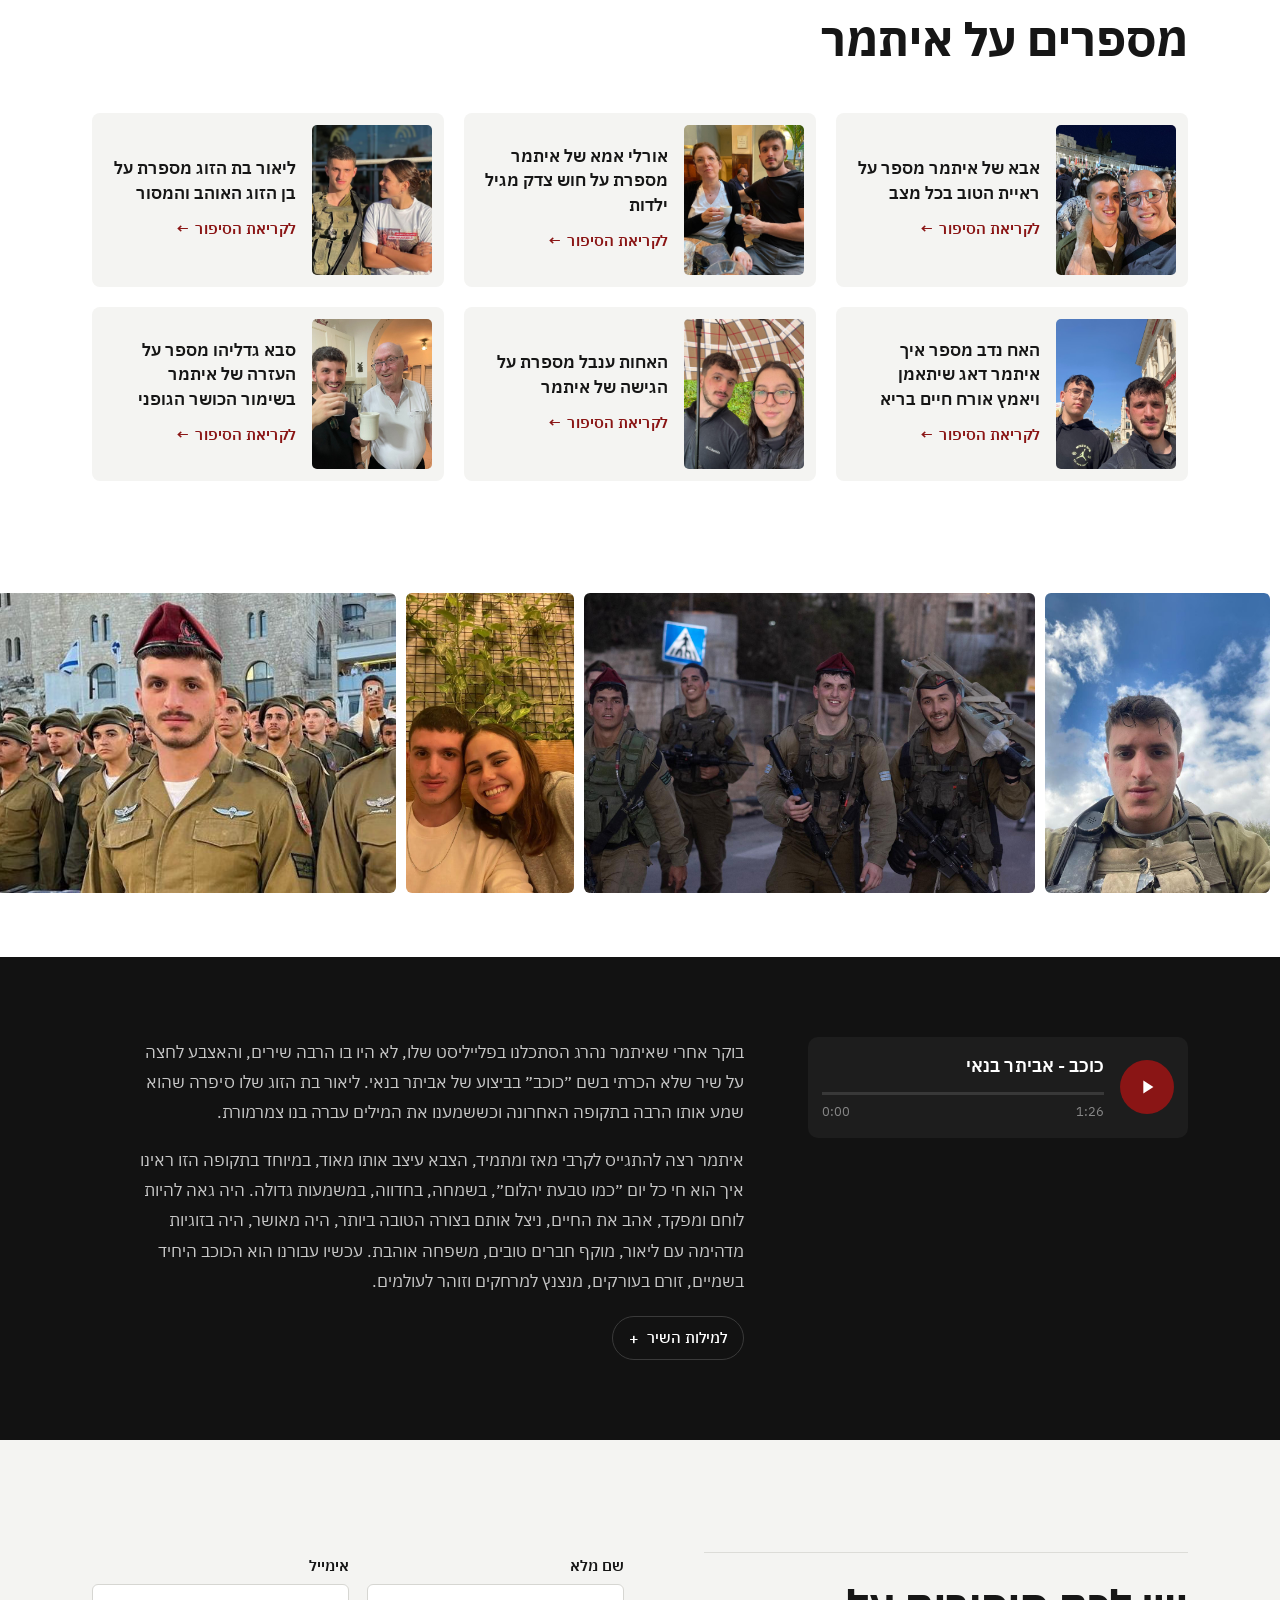
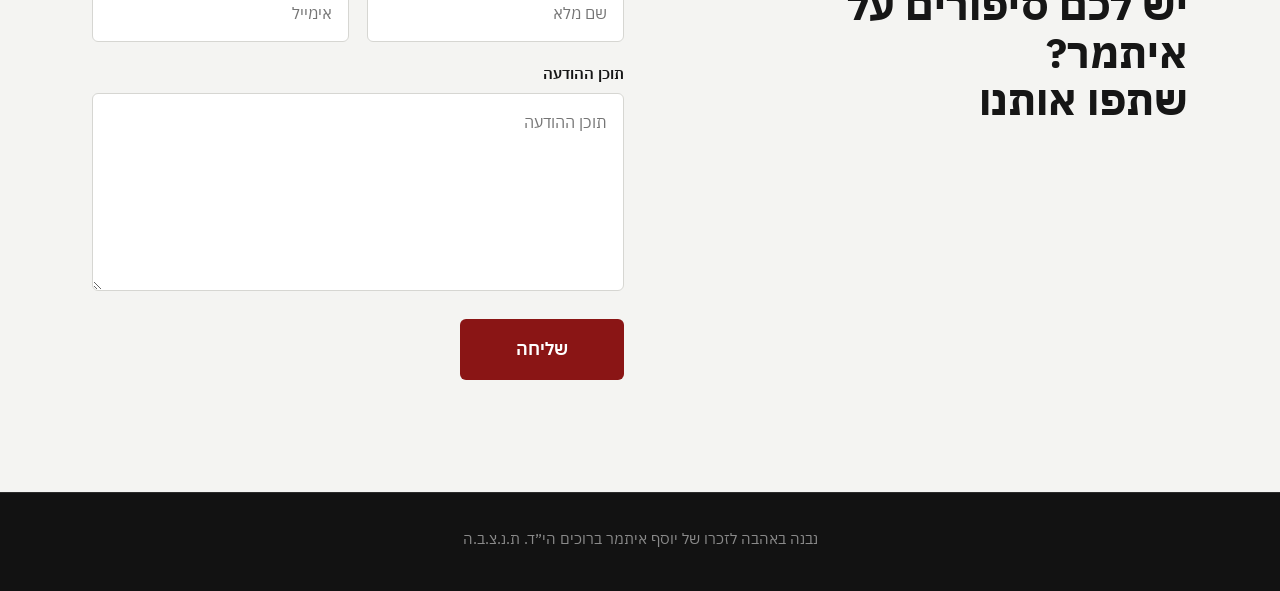
==== commit 91695c2e: "Redesign the site, mobile-first - New mobile-first layout and typography (IBM Plex Sans Hebrew) - He" ====
--- a/index.html
+++ b/index.html
@@ -2,85 +2,126 @@
 <html lang="he" dir="rtl">
 <head>
     <meta charset="UTF-8">
-    <meta name="viewport" content="width=device-width, initial-scale=1.0">
+    <meta name="viewport" content="width=device-width, initial-scale=1.0, viewport-fit=cover">
     <title>יוסף איתמר ברוכים הי״ד | Remember Itamar</title>
+    <meta name="description" content="לזכרו של סמ״ר יוסף איתמר ברוכים הי״ד, לוחם ומפקד בגדוד 101 בחטיבת הצנחנים.">
+    <meta name="theme-color" content="#121212">
+    <link rel="preconnect" href="https://fonts.googleapis.com">
+    <link rel="preconnect" href="https://fonts.gstatic.com" crossorigin>
+    <link href="https://fonts.googleapis.com/css2?family=IBM+Plex+Sans+Hebrew:wght@300;400;500;600;700&display=swap" rel="stylesheet">
     <link rel="stylesheet" href="styles.css">
+    <script>document.documentElement.className = 'js';</script>
 </head>
 <body>
 
-    <nav class="navbar">
-        <div class="container nav-container">
-            <div class="logo">זוכרים את איתמר</div>
-            
-            <button class="hamburger" onclick="toggleMenu()">☰</button>
-            
+    <nav class="nav" id="nav">
+        <div class="container nav-inner">
+            <a href="#home" class="brand">זוכרים את איתמר</a>
+            <button class="menu-btn" id="menu-btn" aria-label="תפריט" aria-expanded="false"><span></span><span></span></button>
             <div class="nav-links" id="nav-links">
-                <a href="#home" onclick="toggleMenu()">בית</a>
-                <a href="#about" onclick="toggleMenu()">על איתמר</a>
-                <a href="#stories" onclick="toggleMenu()">סיפורים</a>
-                <a href="#media" onclick="toggleMenu()">מדיה</a>
-                <a href="#contact" onclick="toggleMenu()">שתפו אותנו</a>
+                <a href="#about">על איתמר</a>
+                <a href="#stories">סיפורים</a>
+                <a href="#song">השיר</a>
+                <a href="#contact">שתפו אותנו</a>
             </div>
         </div>
     </nav>
 
     <header id="home" class="hero">
-        <img src="images/hero.avif" alt="איתמר ברוכים" class="hero-bg">
-        <div class="container">
-            <div class="hero-content">
-                <h1>סמ״ר יוסף איתמר ברוכים הי״ד</h1>
+        <div class="hero-media">
+            <img src="images/hero.avif" alt="איתמר ברוכים" class="hero-img">
+        </div>
+        <div class="container hero-content">
+            <h1>
+                <span class="line"><span class="eyebrow">לזכרו של</span></span>
+                <span class="line"><span>סמ״ר יוסף איתמר</span></span>
+                <span class="line"><span>ברוכים הי״ד</span></span>
+            </h1>
+            <div class="hero-text">
                 <p>איתמר היה לוחם ומפקד בגדוד 101 בחטיבת הצנחנים. איתמר ראה בשירות בצה״ל ובתפקיד של לוחם קרבי, כערך עליון ההכרחי לקיומה של המדינה, אהב את השירות הצבאי בכלל ואת חייליו - בהם היה גאה - בפרט.</p>
                 <p>איתמרי היה בן, אח ובן זוג אוהב, חבר טוב שניחן במתנת הקסם האישי.</p>
                 <p>אנו כואבים את לכתו וגאים בו על האדם שהיה, על האומץ, הערכים, טוב הלב ושמחת החיים שלו.</p>
-                <div class="hero-footer">יהי זכרו ברוך.</div>
             </div>
         </div>
     </header>
 
-    <section id="about" class="about-section">
-        <div class="container">
-            <div class="about-grid">
-                <div class="about-text">
-                    <p>ביום שבת 7/10 בשעות הבוקר איתמר הוקפץ לצבא, הוא חזר מביתה של ליאור בת זוגתו בזמן אזעקות בלתי פוסקות, התארגן במהרה ויצא לבסיס.</p>
-                    <p>יחד עם מחלקתו נשלח לשדרות, שם הם טיהרו את העיר ממחבלים, חילצו פצועים וחסרי ישע מבתיהם אל מרכזי טיפול ופינו אזרחים תחת אש פצמ״רים בלתי פוסקת.</p>
-                    <p>חיילים שהיו עימו סיפרו שגם בשדרות הוא שמר על אופטימיות ונתן לסובבים שלו תחושה שהכל נמצא תחת שליטה.</p>
-                    <p>איתמר נפל ביום השני למלחמה בשעות הבוקר.</p>
-                    <p>אנו כואבים את לכתו וגאים בו על האדם שהיה, על האומץ, הערכים, טוב הלב ושמחת החיים שלו.</p>
-                    <p style="font-weight: 700;">יהי זכרו ברוך.</p>
-                </div>
-                <div class="about-img">
-                    <img src="images/soldiers.avif" alt="איתמר עם חברים לנשק">
-                </div>
+    <section id="about" class="section about">
+        <div class="container about-grid">
+            <figure class="reveal-img">
+                <img src="images/soldiers.avif" alt="איתמר עם חברים לנשק" loading="lazy">
+            </figure>
+            <div class="about-text reveal">
+                <p>ביום שבת 7/10 בשעות הבוקר איתמר הוקפץ לצבא, הוא חזר מביתה של ליאור בת זוגתו בזמן אזעקות בלתי פוסקות, התארגן במהרה ויצא לבסיס.</p>
+                <p>יחד עם מחלקתו נשלח לשדרות, שם הם טיהרו את העיר ממחבלים, חילצו פצועים וחסרי ישע מבתיהם אל מרכזי טיפול ופינו אזרחים תחת אש פצמ״רים בלתי פוסקת.</p>
+                <p>חיילים שהיו עימו סיפרו שגם בשדרות הוא שמר על אופטימיות ונתן לסובבים שלו תחושה שהכל נמצא תחת שליטה.</p>
+                <p>איתמר נפל ביום השני למלחמה בשעות הבוקר.</p>
+                <p>אנו כואבים את לכתו וגאים בו על האדם שהיה, על האומץ, הערכים, טוב הלב ושמחת החיים שלו.</p>
+                <p><strong>יהי זכרו ברוך.</strong></p>
             </div>
         </div>
     </section>
 
-    <section class="song-section">
+    <section id="stories" class="section stories">
         <div class="container">
-            <div class="section-header">
-                <h2>כוכב - השיר של איתמר</h2>
-            </div>
-            
-            <div class="song-container">
-                
-                <div class="song-info">
+            <h2 class="section-title reveal">מספרים על איתמר</h2>
+            <div id="stories-groups"></div>
+        </div>
+    </section>
+
+    <div class="gallery">
+        <div class="marquee">
+            <img src="images/carousel-ceremony.avif" alt="טקס">
+            <img src="images/carousel-couple.jpg" alt="זוגיות">
+            <img src="images/soldiers.avif" alt="עם הצוות">
+            <img src="images/carousel-vest.avif" alt="בשטח">
+            <img src="images/story-girlfriend-lior.avif" alt="ליאור">
+            <img src="images/story-dad-meir.avif" alt="אבא">
+            <img src="images/hero.avif" alt="איתמר">
+            <img src="images/story-mom-orly.jpg" alt="אמא">
+            <img src="images/story-brother-nadav.avif" alt="נדב">
+            <img src="images/story-sister-inbal.jpg" alt="ענבל">
+            <img src="images/story-granpda-gdalyahu.avif" alt="סבא">
+
+            <img src="images/carousel-ceremony.avif" alt="">
+            <img src="images/carousel-couple.jpg" alt="">
+            <img src="images/soldiers.avif" alt="">
+            <img src="images/carousel-vest.avif" alt="">
+            <img src="images/story-girlfriend-lior.avif" alt="">
+            <img src="images/story-dad-meir.avif" alt="">
+            <img src="images/hero.avif" alt="">
+            <img src="images/story-mom-orly.jpg" alt="">
+            <img src="images/story-brother-nadav.avif" alt="">
+            <img src="images/story-sister-inbal.jpg" alt="">
+            <img src="images/story-granpda-gdalyahu.avif" alt="">
+        </div>
+    </div>
+
+    <section id="song" class="section song">
+        <div class="container">
+            <div class="song-grid reveal">
+                <div class="song-player">
+                    <div class="player" id="player">
+                        <audio id="audio" src="music/song.mp3" preload="metadata"></audio>
+                        <button class="play-btn" id="play-btn" aria-label="נגן את השיר">
+                            <svg class="icon-play" viewBox="0 0 24 24"><path d="M8 5v14l11-7z" fill="currentColor"/></svg>
+                            <svg class="icon-pause" viewBox="0 0 24 24"><path d="M7 5h3.5v14H7zM13.5 5H17v14h-3.5z" fill="currentColor"/></svg>
+                        </button>
+                        <div class="player-info">
+                            <div class="player-label">כוכב - אביתר בנאי</div>
+                            <div class="progress" id="progress"><span id="progress-fill"></span></div>
+                            <div class="player-time"><span id="time-current">0:00</span><span id="time-total"></span></div>
+                        </div>
+                    </div>
+                </div>
+                <div class="song-story">
                     <p>בוקר אחרי שאיתמר נהרג הסתכלנו בפלייליסט שלו, לא היו בו הרבה שירים, והאצבע לחצה על שיר שלא הכרתי בשם ״כוכב״ בביצוע של אביתר בנאי. ליאור בת הזוג שלו סיפרה שהוא שמע אותו הרבה בתקופה האחרונה וכששמענו את המילים עברה בנו צמרמורת.</p>
                     <p>איתמר רצה להתגייס לקרבי מאז ומתמיד, הצבא עיצב אותו מאוד, במיוחד בתקופה הזו ראינו איך הוא חי כל יום ״כמו טבעת יהלום״, בשמחה, בחדווה, במשמעות גדולה. היה גאה להיות לוחם ומפקד, אהב את החיים, ניצל אותם בצורה הטובה ביותר, היה מאושר, היה בזוגיות מדהימה עם ליאור, מוקף חברים טובים, משפחה אוהבת. עכשיו עבורנו הוא הכוכב היחיד בשמיים, זורם בעורקים, מנצנץ למרחקים וזוהר לעולמים.</p>
-                </div>
-
-                <div class="lyrics-wrapper">
-                    
-                    <div class="audio-player-container">
-                        <audio id="song-player" src="music/song.mp3"></audio>
-                        <button id="play-btn" class="play-button" onclick="togglePlay()">
-                            <span>▶</span> <span>נגן את השיר</span>
-                        </button>
+                    <div class="song-toggles">
+                        <button class="toggle-btn" aria-expanded="false" aria-controls="song-lyrics" data-open="הסתרת המילים" data-closed="למילות השיר">למילות השיר</button>
                     </div>
-
-                    <div class="lyrics-content mobile-hide">
-                        <h3>מילים: אסף אמדורסקי</h3>
-                        <div class="lyrics-text">
-"תן את ימיך
+                    <div class="collapsible" id="song-lyrics">
+                        <div>
+                            <div class="lyrics">"תן את ימיך
 כמו טבעת יהלום
 לא עוד עלה רועד
 נצנץ למרחקים
@@ -90,204 +131,55 @@
 היום אתה זוהר
 זורם בעורקים
 נצנץ למרחקים
-בוהק לעולמים"
+בוהק לעולמים"</div>
+                            <p class="lyrics-credit">מילים: אסף אמדורסקי</p>
                         </div>
                     </div>
                 </div>
-
             </div>
         </div>
     </section>
 
-    <section id="stories" class="stories-section">
-        <div class="container">
-            <div class="section-header"><h2>מספרים על איתמר</h2></div>
-            <div class="stories-grid">
-                
-                <div class="story-card" onclick="openStory('father')">
-                    <div class="story-image-wrapper">
-                        <img src="images/story-dad-meir.avif" alt="אבא מאיר ואיתמר">
+    <section id="contact" class="section form-section">
+        <div class="container form-grid">
+            <h2 class="section-title reveal">יש לכם סיפורים על איתמר?<br>שתפו אותנו</h2>
+            <form class="reveal" action="https://formspree.io/f/xzdeavro" method="POST">
+                <div class="form-row">
+                    <div class="field">
+                        <label for="name">שם מלא</label>
+                        <input id="name" type="text" name="name" placeholder="שם מלא" autocomplete="name" required>
                     </div>
-                    <div class="story-content">
-                        <h3>אבא של איתמר מספר על ראיית הטוב בכל מצב</h3>
-                        <span class="read-more">לקריאת הסיפור &larr;</span>
+                    <div class="field">
+                        <label for="email">אימייל</label>
+                        <input id="email" type="email" name="contact" placeholder="אימייל" autocomplete="email" required>
                     </div>
                 </div>
-
-                <div class="story-card" onclick="openStory('mother')">
-                    <div class="story-image-wrapper">
-                        <img src="images/story-mom-orly.jpg" alt="אמא אורלי ואיתמר" style="object-position: top center;">
-                    </div>
-                    <div class="story-content">
-                        <h3>אורלי אמא של איתמר מספרת על חוש צדק מגיל ילדות</h3>
-                        <span class="read-more">לקריאת הסיפור &larr;</span>
-                    </div>
+                <div class="field">
+                    <label for="message">תוכן ההודעה</label>
+                    <textarea id="message" rows="6" name="message" placeholder="תוכן ההודעה" required></textarea>
                 </div>
-
-                <div class="story-card" onclick="openStory('brother')">
-                    <div class="story-image-wrapper">
-                        <img src="images/story-brother-nadav.avif" alt="האח נדב ואיתמר">
-                    </div>
-                    <div class="story-content">
-                        <h3>האח נדב מספר איך איתמר דאג שיתאמן ויאמץ אורח חיים בריא</h3>
-                        <span class="read-more">לקריאת הסיפור &larr;</span>
-                    </div>
-                </div>
-
-                <div class="story-card" onclick="openStory('sister')">
-                    <div class="story-image-wrapper">
-                        <img src="images/story-sister-inbal.jpg" alt="האחות ענבל ואיתמר">
-                    </div>
-                    <div class="story-content">
-                        <h3>האחות ענבל מספרת על הגישה של איתמר</h3>
-                        <span class="read-more">לקריאת הסיפור &larr;</span>
-                    </div>
-                </div>
-
-                <div class="story-card" onclick="openStory('partner')">
-                    <div class="story-image-wrapper">
-                        <img src="images/story-girlfriend-lior.avif" alt="ליאור ואיתמר">
-                    </div>
-                    <div class="story-content">
-                        <h3>ליאור בת הזוג מספרת על בן הזוג האוהב והמסור</h3>
-                        <span class="read-more">לקריאת הסיפור &larr;</span>
-                    </div>
-                </div>
-                 
-                <div class="story-card" onclick="openStory('grandfather')">
-                    <div class="story-image-wrapper">
-                        <img src="images/story-granpda-gdalyahu.avif" alt="סבא גדליהו ואיתמר">
-                    </div>
-                    <div class="story-content">
-                        <h3>סבא גדליהו מספר על העזרה של איתמר בשימור הכושר הגופני</h3>
-                        <span class="read-more">לקריאת הסיפור &larr;</span>
-                    </div>
-                </div>
-
-            </div>
+                <button type="submit" class="btn">שליחה</button>
+            </form>
         </div>
     </section>
 
-    <div class="carousel-section">
-        <div class="marquee">
-            
-            <div class="marquee-item"><img src="images/carousel-ceremony.avif" alt="טקס"></div>
-            <div class="marquee-item"><img src="images/hero.avif" alt="איתמר"></div>
-            <div class="marquee-item"><img src="images/carousel-vest.avif" alt="בשטח"></div>
-            <div class="marquee-item"><img src="images/soldiers.avif" alt="עם הצוות"></div>
-            <div class="marquee-item"><img src="images/carousel-couple.jpg" alt="זוגיות"></div>
-            
-            <div class="marquee-item"><img src="images/story-girlfriend-lior.avif" alt="ליאור"></div>
-            <div class="marquee-item"><img src="images/story-dad-meir.avif" alt="אבא"></div>
-            <div class="marquee-item"><img src="images/story-mom-orly.jpg" alt="אמא" style="object-position: top center"></div>
-            <div class="marquee-item"><img src="images/story-brother-nadav.avif" alt="נדב"></div>
-            <div class="marquee-item"><img src="images/story-sister-inbal.jpg" alt="ענבל"></div>
-            <div class="marquee-item"><img src="images/story-granpda-gdalyahu.avif" alt="סבא"></div>
+    <div class="floating-links" id="floating-links">
+        <a class="float-btn float-instagram" href="https://www.instagram.com/rememberitamar/" target="_blank" rel="noopener" aria-label="עמוד האינסטגרם לזכרו של איתמר">
+            <svg viewBox="0 0 24 24" aria-hidden="true"><rect x="2.5" y="2.5" width="19" height="19" rx="5.5" fill="none" stroke="currentColor" stroke-width="1.9"/><circle cx="12" cy="12" r="4.3" fill="none" stroke="currentColor" stroke-width="1.9"/><circle cx="17.4" cy="6.6" r="1.2" fill="currentColor"/></svg>
+        </a>
+        <a class="float-btn float-whatsapp" href="https://chat.whatsapp.com/GygtuAQmglH5ugLsgziRcv?mode=gi_t" target="_blank" rel="noopener">
+            <svg viewBox="0 0 24 24" aria-hidden="true"><path fill="currentColor" d="M12 2a10 10 0 0 0-8.6 15.1L2 22l5-1.3A10 10 0 1 0 12 2zm0 18.2a8.2 8.2 0 0 1-4.2-1.2l-.3-.2-3 .8.8-2.9-.2-.3A8.2 8.2 0 1 1 12 20.2zm4.5-6.1c-.2-.1-1.5-.7-1.7-.8-.2-.1-.4-.1-.6.1l-.8 1c-.1.2-.3.2-.5.1a6.7 6.7 0 0 1-3.3-2.9c-.3-.4.2-.4.7-1.4.1-.2 0-.3 0-.5l-.8-1.8c-.2-.5-.4-.4-.6-.4h-.5a1 1 0 0 0-.7.3 3 3 0 0 0-.9 2.2 5.2 5.2 0 0 0 1.1 2.7 11.8 11.8 0 0 0 4.5 4c1.7.7 2.3.8 3.2.6.5-.1 1.5-.6 1.7-1.2.2-.6.2-1.1.2-1.2-.1-.1-.3-.2-.5-.3z"/></svg>
+            <span>הצטרפו לקבוצת הווטסאפ</span>
+        </a>
+    </div>
 
-            <div class="marquee-item"><img src="images/carousel-ceremony.avif" alt="טקס"></div>
-            <div class="marquee-item"><img src="images/hero.avif" alt="איתמר"></div>
-            <div class="marquee-item"><img src="images/carousel-vest.avif" alt="בשטח"></div>
-            <div class="marquee-item"><img src="images/soldiers.avif" alt="עם הצוות"></div>
-            <div class="marquee-item"><img src="images/carousel-couple.jpg" alt="זוגיות"></div>
-            
-            <div class="marquee-item"><img src="images/story-girlfriend-lior.avif" alt="ליאור"></div>
-            <div class="marquee-item"><img src="images/story-dad-meir.avif" alt="אבא"></div>
-            <div class="marquee-item"><img src="images/story-mom-orly.jpg" alt="אמא" style="object-position: top center"></div>
-            <div class="marquee-item"><img src="images/story-brother-nadav.avif" alt="נדב"></div>
-            <div class="marquee-item"><img src="images/story-sister-inbal.jpg" alt="ענבל"></div>
-            <div class="marquee-item"><img src="images/story-granpda-gdalyahu.avif" alt="סבא"></div>
+    <footer>
+        <div class="container">
+            <p>נבנה באהבה לזכרו של יוסף איתמר ברוכים הי״ד. ת.נ.צ.ב.ה</p>
+        </div>
+    </footer>
 
-        </div>
-    </div>
-<!-- 
-    <section id="media" class="media-section">
-        <div class="container">
-            <div class="section-header"><h2>איתמר במדיה</h2></div>
-            <div class="media-grid">
-                <div class="media-item">
-                    <div class="media-thumbnail">
-                        <img src="images/soldiers.avif" alt="כתבה">
-                    </div>
-                    <div class="media-content">
-                        <h3>לזכרו: מקיף יא' הנציח את בוגר ביה"ס</h3>
-                        <p>ערב פתיחה מרגש במקיף י״א של חדר הכושר החברתי, למען הנצחתו של סמ"ר יוסף איתמר ברוכים ז"ל.</p>
-                    </div>
-                </div>
-                <div class="media-item">
-                    <div class="media-thumbnail">
-                        <img src="images/hero.avif" alt="כתבה">
-                    </div>
-                    <div class="media-content">
-                        <h3>מקיף י"א: יום ספורט לזכר סמ"ר יוסף איתמר ברוכים ז"ל</h3>
-                        <p>תלמידי מקיף י"א באשדוד, מנציחים את בוגר בית הספר ביום ספורט מרגש.</p>
-                    </div>
-                </div>
-                <div class="media-item">
-                    <div class="media-thumbnail">
-                        <img src="images/soldiers.avif" alt="כתבה">
-                    </div>
-                    <div class="media-content">
-                        <h3>מיגונית לזכרו ברובע ט' באשדוד</h3>
-                        <p>האמן האשדודי איתי נבט צייר על מיגונית ברובע ט׳ את דיוקנו של סמ״ר יוסף איתמר ברוכים הי״ד</p>
-                    </div>
-                </div>
-            </div>
-        </div>
-    </section> -->
-
-    <section id="contact" class="form-section">
-        <div class="container">
-            <div class="form-container">
-                <h2 class="form-title">יש לכם סיפורים על איתמר?<br>שתפו אותנו</h2>
-                
-                <form action="https://formspree.io/f/xzdeavro" method="POST">
-                    
-                    <div class="form-row">
-                        <div class="form-group">
-                            <label>שם מלא</label>
-                            <input type="text" name="name" placeholder="שם מלא" required>
-                        </div>
-                        
-                        <div class="form-group">
-                            <label>אימייל</label>
-                            <input type="text" name="contact" placeholder="אימייל" required>
-                        </div>
-                    </div>
-                    
-                    <div class="form-group">
-                        <label>תוכן ההודעה</label>
-                        <textarea rows="6" name="message" placeholder="תוכן ההודעה" required></textarea>
-                    </div>
-                    
-                    <button type="submit" class="btn-submit">שליחה</button>
-                </form>
-            </div>
-        </div>
-    </section>
-
-    <script>
-        function openStory(id) {
-            window.location.href = `story.html?id=${id}`;
-        }
-
-        // Audio Player Logic
-        function togglePlay() {
-            var audio = document.getElementById("song-player");
-            var btn = document.getElementById("play-btn");
-            
-            if (audio.paused) {
-                audio.play();
-                btn.innerHTML = "<span>⏸</span> <span>עצור שיר</span>";
-            } else {
-                audio.pause();
-                btn.innerHTML = "<span>▶</span> <span>נגן את השיר</span>";
-            }
-        }
-
-        function toggleMenu() {
-            const nav = document.getElementById('nav-links');
-            nav.classList.toggle('active');
-        }
-    </script>
+    <script src="stories.js"></script>
+    <script src="site.js"></script>
 </body>
-</html>+</html>
--- a/styles.css
+++ b/styles.css
@@ -1,378 +1,348 @@
-@import url('https://fonts.googleapis.com/css2?family=Rubik:wght@300;400;500;700;900&display=swap');
+/* Mobile-first: base styles are for phones, wider screens are added with min-width queries */
 
 :root {
-    --primary-red: #8a1515;
-    --primary-dark: #5e0e0e;
-    --text-main: #2c2c2c;
-    --text-light: #555555;
-    --white: #ffffff;
-    --bg-light: #f8f9fa;
-    --bg-dark: #1a1a1a;
-
-    /* Modern UI Variables */
-    --shadow-sm: 0 4px 6px -1px rgba(0, 0, 0, 0.05), 0 2px 4px -1px rgba(0, 0, 0, 0.03);
-    --shadow-md: 0 10px 15px -3px rgba(0, 0, 0, 0.05), 0 4px 6px -2px rgba(0, 0, 0, 0.02);
-    --shadow-lg: 0 20px 25px -5px rgba(0, 0, 0, 0.05), 0 10px 10px -5px rgba(0, 0, 0, 0.02);
-    --radius-lg: 24px;
-    --radius-md: 16px;
+    --red: #8a1515;
+    --red-dark: #6b0f0f;
+    --text: #161616;
+    --muted: #6b6b6b;
+    --line: #e6e6e6;
+    --bg: #fff;
+    --bg-alt: #f4f4f2;
+    --dark: #121212;
+    --font: 'IBM Plex Sans Hebrew', 'Rubik', sans-serif;
+    --ease: cubic-bezier(0.65, 0, 0.35, 1);
+    --ease-out: cubic-bezier(0.16, 1, 0.3, 1);
+    --nav-h: 60px;
 }
 
 * { margin: 0; padding: 0; box-sizing: border-box; }
 
+html { scroll-behavior: smooth; scroll-padding-top: var(--nav-h); -webkit-text-size-adjust: 100%; }
+
 body {
-    font-family: 'Rubik', sans-serif;
-    direction: rtl;
-    color: var(--text-main);
-    background-color: var(--bg-light);
-    line-height: 1.7;
+    font-family: var(--font);
+    font-size: 1.05rem;
+    line-height: 1.75;
+    color: var(--text);
+    background: var(--bg);
+    -webkit-font-smoothing: antialiased;
+    -webkit-tap-highlight-color: transparent;
     overflow-x: hidden;
 }
 
-a { text-decoration: none; color: inherit; transition: 0.3s; }
 img { max-width: 100%; display: block; }
-
-/* --- Typography --- */
-h1, h2, h3 { font-weight: 700; margin-bottom: 1rem; letter-spacing: -0.02em; }
-h2 { font-size: 2.5rem; color: var(--primary-red); position: relative; display: inline-block; }
-p { margin-bottom: 1rem; opacity: 0.9; }
-
-.section-header { text-align: center; margin-bottom: 4rem; }
-.section-header h2::after {
-    content: ''; display: block; width: 60px; height: 4px;
-    background: var(--primary-red); margin: 15px auto 0; border-radius: 2px;
-}
-
-.container { max-width: 1200px; margin: 0 auto; padding: 0 20px; }
-section { padding: 7rem 0; }
-
-/* --- Navbar --- */
-.navbar {
-    background: rgba(255, 255, 255, 0.95); /* Slightly more opaque for mobile visibility */
-    backdrop-filter: blur(10px);
-    position: sticky; top: 0; z-index: 1000; padding: 1rem 0;
-    border-bottom: 1px solid rgba(0,0,0,0.05);
-    box-shadow: 0 2px 10px rgba(0,0,0,0.05); /* Added shadow so it's visible on white */
-}
-.nav-container { display: flex; justify-content: space-between; align-items: center; position: relative; }
-.logo { font-weight: 900; font-size: 1.5rem; color: var(--primary-red); }
-.nav-links { display: flex; gap: 2.5rem; }
-.nav-links a { font-weight: 500; font-size: 1.05rem; }
-.nav-links a:hover { color: var(--primary-red); }
-
-/* HAMBURGER MENU (Hidden on Desktop) */
-.hamburger {
-    display: none;
-    background: none;
-    border: none;
-    font-size: 2rem;
-    color: var(--primary-red);
-    cursor: pointer;
-}
-
-/* --- Hero (Desktop) --- */
-.hero {
-    height: 95vh;
-    position: relative; display: flex; align-items: center;
-    justify-content: flex-start; overflow: hidden;
-}
-.hero-bg {
-    position: absolute; top: 0; left: 0; width: 100%; height: 100%;
-    object-fit: cover; z-index: 0; 
-    object-position: top left; /* Desktop Focus */
-}
-.hero::before {
-    content: ''; position: absolute; top: 0; left: 0; width: 100%; height: 100%; z-index: 1;
-    background: linear-gradient(to left, rgba(0,0,0,0.85) 0%, rgba(0,0,0,0.5) 45%, rgba(0,0,0,0) 80%);
-}
-.hero-content {
-    position: relative; z-index: 2; width: 50%; margin-right: 5%; 
-    text-align: right; color: var(--white);
-}
-.hero h1 { 
-    font-size: 4rem; line-height: 1.1; margin-bottom: 1.5rem; color: var(--white);
-    text-shadow: 0 4px 20px rgba(0,0,0,0.3);
-}
-.hero p { 
-    font-size: 1.3rem; margin-bottom: 1.5rem; color: rgba(255, 255, 255, 0.95);
-    text-shadow: 0 2px 10px rgba(0,0,0,0.3);
-}
-.hero-footer { 
-    margin-top: 2rem; font-weight: 700; color: var(--white); font-size: 1.4rem;
-    border-right: 4px solid var(--primary-red); padding-right: 15px;
-}
-
-/* --- About Section --- */
-.about-section { background: var(--white); }
-.about-grid { display: grid; grid-template-columns: 1fr 1fr; gap: 5rem; align-items: center; }
-.about-text p { font-size: 1.1rem; }
-.about-img img { border-radius: var(--radius-lg); box-shadow: var(--shadow-lg); }
-
-/* --- Song Section (Desktop Layout) --- */
-.song-section {
-    background-color: #f8f8f8;
-    position: relative;
-    overflow: hidden;
-    padding: 6rem 0;
-}
-
-.song-container {
-    display: grid;
-    /* Column 1 (Right): Story Text | Column 2 (Left): Player & Lyrics */
-    grid-template-columns: 1.2fr 0.8fr; 
-    gap: 5rem;
-    align-items: start;
-}
-
-/* Right Column: Story */
-.song-info {
-    text-align: right;
-    font-size: 1.1rem;
-    line-height: 1.8;
-    color: var(--text-main);
-}
-.song-info p { margin-bottom: 1.2rem; }
-
-/* Left Column: Wrapper */
-.lyrics-wrapper {
-    display: flex;
-    flex-direction: column;
-    align-items: center;
-    text-align: center;
-}
-
-/* Player Styling */
-.audio-player-container {
-    margin-bottom: 2rem;
-    width: 100%;
-    display: flex;
-    justify-content: center;
-}
-.play-button {
-    background: var(--primary-red); color: white;
-    border: none; padding: 10px 25px; border-radius: 50px;
-    font-family: 'Rubik', sans-serif; font-weight: 700; font-size: 1rem;
-    cursor: pointer; transition: 0.3s;
-    display: flex; align-items: center; gap: 10px;
-    box-shadow: 0 4px 15px rgba(138, 21, 21, 0.2);
-}
-.play-button:hover {
-    background: var(--primary-dark); transform: scale(1.05);
-}
-
-/* Image Styling */
-.muscle-drawing-decor {
-    width: 200px;
-    margin-bottom: 1.5rem;
-    opacity: 0.9;
-    mix-blend-mode: multiply; 
-}
-
-/* Lyrics Styling */
-.lyrics-content h3 {
-    color: var(--primary-red);
-    margin-bottom: 1rem;
-    font-size: 1.1rem;
-}
-.lyrics-text {
-    font-size: 1.2rem;
-    font-style: italic;
-    line-height: 2;
-    color: #333;
-    white-space: pre-line;
-}
-
-/* --- Stories Grid --- */
-.stories-section { background: var(--white); }
-.stories-grid { display: grid; grid-template-columns: repeat(auto-fit, minmax(300px, 1fr)); gap: 2.5rem; }
-.story-card {
-    background: var(--white); border-radius: var(--radius-lg); overflow: hidden;
-    transition: all 0.3s ease; cursor: pointer; display: flex; flex-direction: column;
-    box-shadow: var(--shadow-sm); border: 1px solid transparent; height: 100%;
-}
-.story-card:hover { transform: translateY(-8px); box-shadow: var(--shadow-lg); border-color: rgba(138, 21, 21, 0.1); }
-.story-image-wrapper { height: 220px; width: 100%; overflow: hidden; position: relative; }
-.story-image-wrapper img {
-    width: 100%; height: 100%; object-fit: cover;
-    object-position: center; transition: transform 0.6s;
-}
-.story-card:hover .story-image-wrapper img { transform: scale(1.05); }
-.story-content { padding: 2rem; flex-grow: 1; display: flex; flex-direction: column; justify-content: space-between; }
-.story-content h3 { font-size: 1.25rem; margin-bottom: 1rem; line-height: 1.4; }
-.read-more { color: var(--primary-red); font-weight: 700; font-size: 0.95rem; margin-top: auto; }
-
-/* --- Carousel --- */
-.carousel-section {
-    background: var(--bg-light); padding: 5rem 0; 
-    overflow: hidden; white-space: nowrap; position: relative;
-    direction: ltr; 
-}
-.marquee { display: inline-flex; gap: 30px; animation: scroll 80s linear infinite; }
-.marquee:hover { animation-play-state: paused; }
-.marquee-item {
-    width: 350px; height: 240px; flex-shrink: 0;
-    border-radius: var(--radius-md); overflow: hidden;
-    box-shadow: var(--shadow-md); background: #fff;
-}
-.marquee img { width: 100%; height: 100%; object-fit: cover; object-position: center; transition: transform 0.5s; }
-.marquee-item:hover img { transform: scale(1.05); }
-@keyframes scroll { 0% { transform: translateX(0); } 100% { transform: translateX(-50%); } }
-
-/* --- Media Grid --- */
-.media-section { background: var(--white); }
-.media-grid { display: grid; grid-template-columns: repeat(auto-fit, minmax(350px, 1fr)); gap: 2rem; }
-.media-item {
-    background: var(--white); padding: 1.5rem; border-radius: var(--radius-md);
-    box-shadow: var(--shadow-sm); display: flex; align-items: center; gap: 1.5rem;
-    transition: 0.3s; border: 1px solid var(--bg-light);
-}
-.media-item:hover { box-shadow: var(--shadow-md); transform: translateY(-3px); }
-.media-thumbnail { flex-shrink: 0; width: 110px; height: 110px; border-radius: 12px; overflow: hidden; }
-.media-thumbnail img { width: 100%; height: 100%; object-fit: cover; }
-.media-content h3 { font-size: 1.15rem; margin-bottom: 0.5rem; }
-.media-content p { font-size: 0.95rem; color: var(--text-light); margin: 0; }
-
-/* --- Form Section (Red Design) --- */
-.form-section {
-    background-color: var(--primary-red);
-    padding: 6rem 0;
-    color: var(--white);
-    text-align: center;
-}
-.form-container { max-width: 600px; margin: 0 auto; }
-.form-title {
-    font-size: 2.5rem; line-height: 1.2; margin-bottom: 3rem;
-    color: var(--white); font-weight: 700;
-}
-.form-title::after { display: none; } 
-.form-row { display: grid; grid-template-columns: 1fr 1fr; gap: 1.5rem; margin-bottom: 0; }
-.form-group { text-align: right; margin-bottom: 1.5rem; }
-.form-group label {
-    display: block; margin-bottom: 0.5rem; font-weight: 700;
-    font-size: 1.1rem; color: var(--white);
-}
-.form-group input, .form-group textarea {
-    width: 100%; padding: 1rem; border: none; border-radius: 10px;
-    font-family: 'Rubik', sans-serif; font-size: 1rem;
-    background: var(--white); color: #333; transition: 0.3s;
-}
-.form-group input::placeholder, .form-group textarea::placeholder { color: #aaa; }
-.form-group input:focus, .form-group textarea:focus {
-    outline: none; box-shadow: 0 0 0 4px rgba(255,255,255,0.3);
-}
-.btn-submit {
-    background-color: #222; color: var(--white); border: none;
-    padding: 1rem; width: 100%; border-radius: 10px;
-    font-size: 1.3rem; font-weight: 700; cursor: pointer;
-    box-shadow: 0 4px 15px rgba(0,0,0,0.2); transition: transform 0.2s, background-color 0.2s;
-    font-family: 'Rubik', sans-serif;
-}
-.btn-submit:hover { background-color: #000; transform: translateY(-2px); }
-
-/* --- Footer --- */
-footer { background: var(--text-main); color: rgba(255,255,255,0.7); padding: 3rem 0; text-align: center; }
-
-/* --- Mobile Responsiveness (FULL FIX) --- */
-@media (max-width: 768px) {
-    /* --- MOBILE MENU --- */
-    .hamburger { display: block; } /* Show Hamburger */
-    
+a { color: inherit; text-decoration: none; }
+button { font: inherit; color: inherit; }
+
+.container { width: 100%; max-width: 1160px; margin: 0 auto; padding: 0 20px; }
+
+h1, h2, h3 { font-weight: 700; line-height: 1.15; }
+h2 { font-size: 1.85rem; }
+h3 { font-size: 1.08rem; line-height: 1.4; font-weight: 600; }
+p + p { margin-top: 1em; }
+
+.section { padding: 4rem 0; }
+.section-title { border-top: 1px solid var(--line); padding-top: 1.25rem; margin-bottom: 2rem; }
+
+/* Nav */
+.nav {
+    position: fixed; top: 0; left: 0; right: 0; z-index: 100;
+    height: var(--nav-h); display: flex; align-items: center; color: #fff;
+    transition: background-color 0.4s, color 0.4s, box-shadow 0.4s;
+}
+.nav.is-solid { background: rgba(255, 255, 255, 0.97); color: var(--text); box-shadow: 0 1px 0 var(--line); }
+.nav-inner { display: flex; align-items: center; justify-content: space-between; }
+.brand { font-size: 1.2rem; font-weight: 700; transition: color 0.4s; }
+.nav.is-solid .brand { color: var(--red); }
+
+.menu-btn { display: block; width: 44px; height: 44px; margin-left: -10px; background: none; border: 0; cursor: pointer; position: relative; }
+.menu-btn span { position: absolute; left: 11px; right: 11px; height: 2px; background: currentColor; transition: transform 0.35s var(--ease); }
+.menu-btn span:first-child { top: 17px; }
+.menu-btn span:last-child { top: 26px; }
+.menu-open .menu-btn span:first-child { transform: translateY(4.5px) rotate(45deg); }
+.menu-open .menu-btn span:last-child { transform: translateY(-4.5px) rotate(-45deg); }
+
+.nav-links {
+    position: absolute; top: var(--nav-h); left: 0; right: 0;
+    display: flex; flex-direction: column; padding: 0 20px 12px;
+    background: #fff; color: var(--text); box-shadow: 0 12px 24px rgba(0, 0, 0, 0.08);
+    clip-path: inset(0 0 100% 0); transition: clip-path 0.45s var(--ease);
+}
+.menu-open .nav-links { clip-path: inset(0 0 -40px 0); }
+.nav-links a { padding: 14px 0; border-top: 1px solid var(--line); font-size: 1.12rem; font-weight: 500; }
+
+/* Hero */
+.hero { position: relative; background: var(--dark); color: #fff; overflow: hidden; }
+.hero-media { position: relative; height: 62vh; height: 62svh; min-height: 380px; overflow: hidden; }
+.hero-img {
+    width: 100%; height: 100%; object-fit: cover; object-position: 32% 20%;
+    animation: hero-zoom 2.8s var(--ease-out) both;
+}
+.hero-media::after {
+    content: ''; position: absolute; inset: 0;
+    background: linear-gradient(to top, var(--dark) 0%, rgba(18, 18, 18, 0.6) 30%, rgba(18, 18, 18, 0) 60%, rgba(18, 18, 18, 0.35) 100%);
+}
+.hero-content { position: relative; z-index: 1; margin-top: -6.5rem; padding-bottom: 3.5rem; }
+.hero h1 { font-size: 2.35rem; line-height: 1.1; margin-bottom: 1.5rem; }
+.hero h1 .line { display: block; overflow: hidden; padding-bottom: 0.06em; }
+.hero h1 .line > span { display: block; animation: line-up 1.2s var(--ease-out) both; }
+.hero h1 .line:nth-child(1) > span { animation-delay: 0.3s; }
+.hero h1 .line:nth-child(2) > span { animation-delay: 0.42s; }
+.hero h1 .line:nth-child(3) > span { animation-delay: 0.54s; }
+.hero h1 .eyebrow { font-size: 0.45em; font-weight: 400; opacity: 0.8; margin-bottom: 0.3em; }
+.hero-text { color: rgba(255, 255, 255, 0.85); font-size: 1rem; line-height: 1.75; animation: fade-in 1.2s 0.9s var(--ease-out) both; }
+
+@keyframes hero-zoom { from { transform: scale(1.08); } to { transform: scale(1); } }
+@keyframes line-up { from { transform: translateY(105%); } to { transform: none; } }
+@keyframes fade-in { from { opacity: 0; transform: translateY(12px); } to { opacity: 1; transform: none; } }
+
+/* About */
+.about-grid { display: grid; gap: 2rem; }
+.about-grid figure { overflow: hidden; border-radius: 6px; }
+.about-grid figure img { width: 100%; }
+.about-text { color: #3a3a3a; }
+.about-text strong { color: var(--text); }
+
+/* Stories */
+.stories { padding-top: 1rem; }
+.story-group + .story-group { margin-top: 2.75rem; }
+.story-group-title { font-size: 1.2rem; font-weight: 600; margin-bottom: 1rem; }
+.story-group-title span { color: var(--muted); font-weight: 400; font-size: 0.95rem; margin-right: 4px; }
+.story-list { display: grid; gap: 12px; }
+.story-item.is-hidden { display: none; }
+.story-item a {
+    display: grid; grid-template-columns: 104px 1fr; gap: 16px; align-items: center;
+    padding: 10px; padding-left: 16px; border-radius: 8px; background: var(--bg-alt);
+    transition: background-color 0.3s;
+}
+.story-item figure { aspect-ratio: 4 / 5; overflow: hidden; border-radius: 5px; background: #e2e2de; }
+.story-item img { width: 100%; height: 100%; object-fit: cover; object-position: center 25%; transition: transform 1s var(--ease-out); }
+.story-item h3 { margin-bottom: 0.5rem; }
+.read-more { display: inline-flex; gap: 6px; color: var(--red); font-weight: 600; font-size: 0.92rem; }
+.read-more i { font-style: normal; transition: transform 0.4s var(--ease-out); }
+.story-item a:active { background: #ebebe7; }
+
+.stories-more {
+    display: block; width: 100%; margin-top: 14px; padding: 13px 20px; cursor: pointer;
+    background: none; border: 1px solid var(--text); border-radius: 6px; font-weight: 600;
+    transition: background-color 0.3s, color 0.3s;
+}
+.stories-more[hidden] { display: none; }
+.stories-more.is-leaving { opacity: 0; transform: translateY(8px); transition: opacity 0.4s var(--ease-out), transform 0.4s var(--ease-out); pointer-events: none; }
+
+/* Photo strip */
+.gallery { padding-bottom: 4rem; overflow: hidden; direction: ltr; }
+.marquee { display: flex; gap: 10px; width: max-content; will-change: transform; }
+.marquee img { height: 200px; width: auto; border-radius: 6px; }
+
+/* Form */
+.form-section { background: var(--bg-alt); }
+.form-section .section-title { border-color: #dcdcd8; }
+.form-grid { display: grid; }
+.form-row { display: grid; }
+.field { margin-bottom: 18px; }
+.field label { display: block; font-weight: 600; font-size: 0.95rem; margin-bottom: 6px; }
+.field input, .field textarea {
+    width: 100%; padding: 14px 16px; font: inherit; font-size: 1rem; color: var(--text);
+    background: #fff; border: 1px solid #d6d6d2; border-radius: 6px; -webkit-appearance: none;
+    transition: border-color 0.25s, box-shadow 0.25s;
+}
+.field textarea { resize: vertical; }
+.field input:focus, .field textarea:focus { outline: none; border-color: var(--text); box-shadow: 0 0 0 3px rgba(22, 22, 22, 0.08); }
+.btn {
+    display: block; width: 100%; padding: 15px 24px; border: 0; border-radius: 6px; cursor: pointer;
+    background: var(--red); color: #fff; font-weight: 600; font-size: 1.1rem;
+    transition: background-color 0.3s;
+}
+.btn:hover { background: var(--red-dark); }
+
+/* Song */
+.song { background: var(--dark); color: #c9c9c9; padding: 3.25rem 0; }
+.song .section-title { border-color: #2c2c2c; color: #fff; margin-bottom: 1.5rem; }
+.song-grid { display: grid; gap: 1.5rem; }
+.player { display: flex; align-items: center; gap: 16px; padding: 14px; border-radius: 10px; background: #1d1d1d; }
+.play-btn {
+    flex-shrink: 0; width: 54px; height: 54px; border-radius: 50%; border: 0; cursor: pointer;
+    background: var(--red); color: #fff; display: grid; place-items: center;
+    transition: transform 0.3s var(--ease-out), background-color 0.3s;
+}
+.play-btn:active { transform: scale(0.95); }
+.play-btn svg { width: 22px; height: 22px; }
+.play-btn .icon-pause, .is-playing .play-btn .icon-play { display: none; }
+.is-playing .play-btn .icon-pause { display: block; }
+.player-info { flex: 1; }
+.player-label { color: #fff; font-weight: 600; }
+.progress { position: relative; height: 3px; background: #383838; margin: 10px 0 6px; cursor: pointer; direction: ltr; }
+.progress::before { content: ''; position: absolute; inset: -10px 0; }
+.progress span { position: absolute; top: 0; bottom: 0; left: 0; width: 0; background: #fff; }
+.player-time { display: flex; justify-content: space-between; font-size: 0.82rem; color: #888; font-variant-numeric: tabular-nums; direction: ltr; }
+
+.song-story { font-size: 1rem; }
+.collapsible { display: grid; grid-template-rows: 0fr; transition: grid-template-rows 0.6s var(--ease); }
+.collapsible > div { overflow: hidden; }
+.collapsible.is-open { grid-template-rows: 1fr; }
+.song-toggles { display: flex; flex-wrap: wrap; gap: 8px; margin-top: 1.25rem; }
+.toggle-btn {
+    display: inline-flex; align-items: center; gap: 8px; padding: 8px 16px; cursor: pointer;
+    background: none; border: 1px solid #3a3a3a; border-radius: 999px; color: #fff; font-size: 0.92rem; font-weight: 500;
+    transition: border-color 0.3s, background-color 0.3s;
+}
+.toggle-btn::after { content: '+'; font-size: 1.1em; line-height: 1; transition: transform 0.4s var(--ease-out); }
+.toggle-btn[aria-expanded="true"]::after { transform: rotate(45deg); }
+.lyrics { padding-top: 1.5rem; font-size: 1.12rem; font-weight: 500; line-height: 1.9; color: #fff; white-space: pre-line; }
+.lyrics-credit { color: #888; font-size: 0.9rem; margin-top: 0.75rem; }
+
+/* Floating Instagram + WhatsApp buttons */
+.floating-links {
+    position: fixed; z-index: 90; left: 14px; bottom: calc(14px + env(safe-area-inset-bottom));
+    display: flex; align-items: center; gap: 8px;
+    opacity: 0; visibility: hidden; transform: translateY(20px);
+    transition: opacity 0.5s var(--ease-out), transform 0.5s var(--ease-out), visibility 0.5s;
+}
+.floating-links.is-shown { opacity: 1; visibility: visible; transform: none; }
+.float-btn {
+    display: inline-flex; align-items: center; justify-content: center; gap: 8px; height: 46px;
+    border-radius: 999px; color: #fff; font-weight: 600; font-size: 0.92rem;
+    box-shadow: 0 8px 24px rgba(0, 0, 0, 0.2); transition: filter 0.3s, transform 0.3s var(--ease-out);
+}
+.float-btn svg { width: 22px; height: 22px; flex-shrink: 0; }
+.float-btn:active { transform: scale(0.96); }
+.float-instagram { width: 46px; background: radial-gradient(circle at 30% 107%, #fdf497 0%, #fd5949 45%, #d6249f 60%, #285aeb 90%); }
+.float-whatsapp { padding: 0 12px; gap: 0; background: #1f8f4e; overflow: hidden; transition: padding 0.7s var(--ease), gap 0.7s var(--ease), filter 0.3s, transform 0.3s var(--ease-out); }
+.float-whatsapp span { max-width: 0; opacity: 0; white-space: nowrap; transition: max-width 0.7s var(--ease), opacity 0.4s; }
+.float-whatsapp.is-expanded { padding: 0 18px 0 13px; gap: 8px; }
+.float-whatsapp.is-expanded span { max-width: 200px; opacity: 1; transition: max-width 0.7s var(--ease), opacity 0.5s 0.25s; }
+
+footer { background: var(--dark); color: #8a8a8a; padding: 2rem 0 6rem; text-align: center; font-size: 0.95rem; border-top: 1px solid #2c2c2c; }
+
+/* Scroll animations */
+.js .reveal { opacity: 0; transform: translateY(28px); transition: opacity 1.1s var(--ease-out), transform 1.1s var(--ease-out); transition-delay: var(--delay, 0s); }
+.js .reveal.is-visible { opacity: 1; transform: none; }
+.js .reveal-img { clip-path: inset(0 0 100% 0); transition: clip-path 1.4s var(--ease); }
+.js .reveal-img img { transform: scale(1.15); transition: transform 1.8s var(--ease-out); }
+.js .reveal-img.is-visible { clip-path: inset(0); }
+.js .reveal-img.is-visible img { transform: none; }
+
+/* Story page */
+.story-page { padding: calc(var(--nav-h) + 1.75rem) 0 3rem; }
+.back-link { display: inline-flex; gap: 8px; color: var(--muted); font-weight: 500; margin-bottom: 1.25rem; }
+.back-link i { font-style: normal; transition: transform 0.4s var(--ease-out); }
+.story-page h1 { font-size: 1.75rem; margin-bottom: 1.75rem; }
+.story-layout { display: grid; gap: 2rem; }
+.story-photo { order: -1; overflow: hidden; border-radius: 6px; }
+.story-photo img { width: 100%; max-height: 70vh; object-fit: cover; }
+.story-body { font-size: 1.08rem; line-height: 1.95; white-space: pre-line; }
+.story-body p + p { margin-top: 1.3em; }
+
+.more-stories { margin-top: 3.5rem; }
+.more-stories .section-title { font-size: 1.4rem; margin-bottom: 1.5rem; }
+.more-grid { display: grid; grid-template-columns: repeat(2, 1fr); gap: 1.5rem 12px; }
+.mini-card figure { aspect-ratio: 4 / 5; overflow: hidden; border-radius: 6px; margin-bottom: 0.6rem; background: var(--bg-alt); }
+.mini-card img { width: 100%; height: 100%; object-fit: cover; object-position: center 25%; transition: transform 1s var(--ease-out); }
+.mini-card h3 { font-size: 0.95rem; }
+
+/* ---------- Tablet ---------- */
+@media (min-width: 700px) {
+    body { font-size: 1.1rem; }
+    .container { padding: 0 32px; }
+    .section { padding: 5.5rem 0; }
+    h2 { font-size: 2.4rem; }
+
+    .hero-media { height: 68vh; }
+    .hero h1 { font-size: 3.4rem; }
+    .hero-text { max-width: 600px; font-size: 1.1rem; }
+
+    .story-list { grid-template-columns: repeat(2, 1fr); gap: 16px; }
+    .stories-more { width: auto; margin: 1.5rem auto 0; padding: 12px 36px; }
+
+    .marquee img { height: 260px; }
+    .form-row { grid-template-columns: 1fr 1fr; gap: 18px; }
+    .btn { display: inline-block; width: auto; padding: 15px 56px; }
+
+    .story-page h1 { font-size: 2.4rem; }
+    .more-grid { grid-template-columns: repeat(3, 1fr); }
+}
+
+/* ---------- Desktop ---------- */
+@media (min-width: 1000px) {
+    :root { --nav-h: 70px; }
+    .section { padding: 7rem 0; }
+    h2 { font-size: 2.9rem; }
+    .section-title { padding-top: 1.75rem; margin-bottom: 3rem; }
+
+    .menu-btn { display: none; }
+    .brand { font-size: 1.35rem; }
     .nav-links {
-        display: none; /* Hidden by default */
-        position: absolute;
-        top: 100%; /* Drops down below navbar */
-        left: 0;
-        width: 100%;
-        background: white;
-        flex-direction: column;
-        padding: 1rem;
-        box-shadow: 0 10px 30px rgba(0,0,0,0.1);
-        text-align: center;
-        gap: 0;
+        position: static; flex-direction: row; gap: 2.25rem; padding: 0;
+        background: none; color: inherit; box-shadow: none; clip-path: none; transition: none;
     }
-    
-    .nav-links.active {
-        display: flex; /* Show when 'active' class is added by JS */
+    .nav-links a { position: relative; padding: 4px 0; border: 0; font-size: 1.02rem; }
+    .nav-links a::after {
+        content: ''; position: absolute; right: 0; bottom: 0; width: 100%; height: 2px;
+        background: currentColor; transform: scaleX(0); transform-origin: right; transition: transform 0.4s var(--ease);
     }
-
-    .nav-links a {
-        padding: 1rem 0;
-        border-bottom: 1px solid #f0f0f0;
-        width: 100%;
-        display: block;
+    .nav-links a:hover::after { transform: scaleX(1); }
+
+    .hero { display: flex; align-items: center; min-height: 100vh; min-height: 100svh; }
+    .hero-media { position: absolute; inset: 0; height: auto; }
+    .hero-img { object-position: 30% 25%; }
+    .hero-media::after {
+        background: linear-gradient(to left, rgba(0, 0, 0, 0.85) 0%, rgba(0, 0, 0, 0.55) 40%, rgba(0, 0, 0, 0) 72%);
     }
-
-    
-    /* --- HERO FIX: Split View + Centered & Zoomed Image --- */
-    .hero { 
-        height: auto; 
-        min-height: 100vh;
-        flex-direction: column; 
-        justify-content: flex-start;
-        padding: 0;
-        background: var(--white);
-    }
-    
-    .hero-bg {
-        position: relative;
-        width: 100%;
-        height: 50vh; 
-        z-index: 0;
-        /* THE FIX: Zoom in 15% and shift focus left/down to center face */
-        object-fit: cover;
-        transform: scale(1.15); 
-        object-position: 35% 20%; 
-    }
-    .hero::before { display: none; }
-
-    .hero-content { 
-        width: 100%; margin-right: 0; text-align: center; 
-        padding: 2.5rem 1.5rem; 
-        background: var(--white); color: var(--text-main);
-        box-shadow: 0 -20px 30px rgba(0,0,0,0.05);
-        position: relative; z-index: 2;
-        margin-top: -20px;
-        border-radius: 20px 20px 0 0;
-    }
-    .hero h1 { font-size: 2rem; color: var(--primary-red); text-shadow: none; margin-bottom: 1.5rem; }
-    .hero p { font-size: 1.1rem; line-height: 1.6; color: var(--text-main); text-shadow: none; display: block; }
-    .hero-footer { border-right: none; border-bottom: 3px solid var(--primary-red); padding-right: 0; padding-bottom: 5px; margin-top: 2rem; color: var(--text-main); display: inline-block; }
-
-    /* --- Sections --- */
-    section { padding: 4rem 0; }
-    .about-grid { grid-template-columns: 1fr; gap: 3rem; }
-    .about-img { order: -1; max-height: 300px; }
-
-    /* --- SONG SECTION (Stacked & Clean) --- */
-    .song-section {
-        padding-top: 3rem;
-        border-top: 10px solid #f0f0f0;
-    }
-    
-    .song-container {
-        display: flex;
-        flex-direction: column; 
-        gap: 1.5rem;
-    }
-
-    /* Move Player to TOP */
-    .lyrics-wrapper {
-        order: -1; 
-        margin-bottom: 0;
-        width: 100%;
-    }
-
-    /* Hide Image & Lyrics */
-    .mobile-hide { display: none !important; }
-    
-    .song-info {
-        text-align: center;
-        padding: 0 1rem;
-    }
-
-    /* --- General Mobile --- */
-    .marquee-item { width: 300px; height: 200px; }
-    .media-item { flex-direction: column; align-items: flex-start; }
-    .media-thumbnail { width: 100%; height: 200px; }
-    .form-row { grid-template-columns: 1fr; gap: 0; }
-    .form-title { font-size: 1.8rem; }
-}+    .hero-content { margin-top: 0; padding-top: var(--nav-h); padding-bottom: 0; }
+    .hero h1 { font-size: 4.2rem; margin-bottom: 2rem; }
+    .hero-text { max-width: 560px; font-size: 1.15rem; }
+
+    .about-grid { grid-template-columns: 1.1fr 1fr; gap: 5rem; align-items: center; }
+    .about-grid figure { order: 2; }
+    .stories { padding-top: 2rem; }
+
+    .story-list { grid-template-columns: repeat(3, 1fr); gap: 20px; }
+    .story-item a { grid-template-columns: 120px 1fr; padding: 12px; padding-left: 18px; }
+    .story-item a:hover { background: #ebebe7; }
+    .story-item a:hover img { transform: scale(1.06); }
+    .story-item a:hover .read-more i { transform: translateX(-5px); }
+    .stories-more:hover { background: var(--text); color: #fff; }
+
+    .marquee img { height: 300px; }
+
+    .form-grid { grid-template-columns: 1fr 1.1fr; gap: 5rem; align-items: start; }
+    .form-grid h2 { font-size: 2.6rem; margin: 0; }
+
+    .song { padding: 5rem 0; }
+    .song .section-title { margin-bottom: 2.25rem; }
+    .song-grid { grid-template-columns: 380px 1fr; gap: 4rem; align-items: start; }
+    .song-story { font-size: 1.08rem; max-width: 620px; }
+    .play-btn:hover { transform: scale(1.07); background: #a01b1b; }
+    .toggle-btn:hover { border-color: #fff; }
+    .lyrics { font-size: 1.2rem; }
+
+    .floating-links { left: 24px; bottom: 24px; gap: 10px; }
+    .float-btn { height: 50px; font-size: 1rem; }
+    .float-instagram { width: 50px; }
+    .float-whatsapp { padding: 0 14px; }
+    .float-whatsapp.is-expanded { padding: 0 20px 0 15px; }
+    .float-btn:hover { filter: brightness(1.08); transform: translateY(-2px); }
+
+    footer { padding-bottom: 2.5rem; }
+
+    .story-page { padding-top: calc(var(--nav-h) + 3.5rem); }
+    .back-link:hover { color: var(--red); }
+    .back-link:hover i { transform: translateX(4px); }
+    .story-page h1 { font-size: 3rem; max-width: 860px; margin-bottom: 3rem; }
+    .story-layout { grid-template-columns: 1fr 400px; gap: 5rem; align-items: start; }
+    .story-photo { order: 0; position: sticky; top: calc(var(--nav-h) + 30px); }
+    .story-photo img { max-height: none; }
+    .story-body { font-size: 1.2rem; max-width: 680px; }
+    .more-grid { grid-template-columns: repeat(5, 1fr); gap: 1.5rem; }
+    .mini-card:hover img { transform: scale(1.05); }
+    .mini-card h3 { font-size: 1rem; }
+}
+
+@media (prefers-reduced-motion: reduce) {
+    html { scroll-behavior: auto; }
+    *, *::before, *::after { animation: none !important; transition: none !important; }
+    .js .reveal, .js .reveal-img { opacity: 1; transform: none; clip-path: none; }
+    .js .reveal-img img { transform: none; }
+    .gallery { overflow-x: auto; }
+}
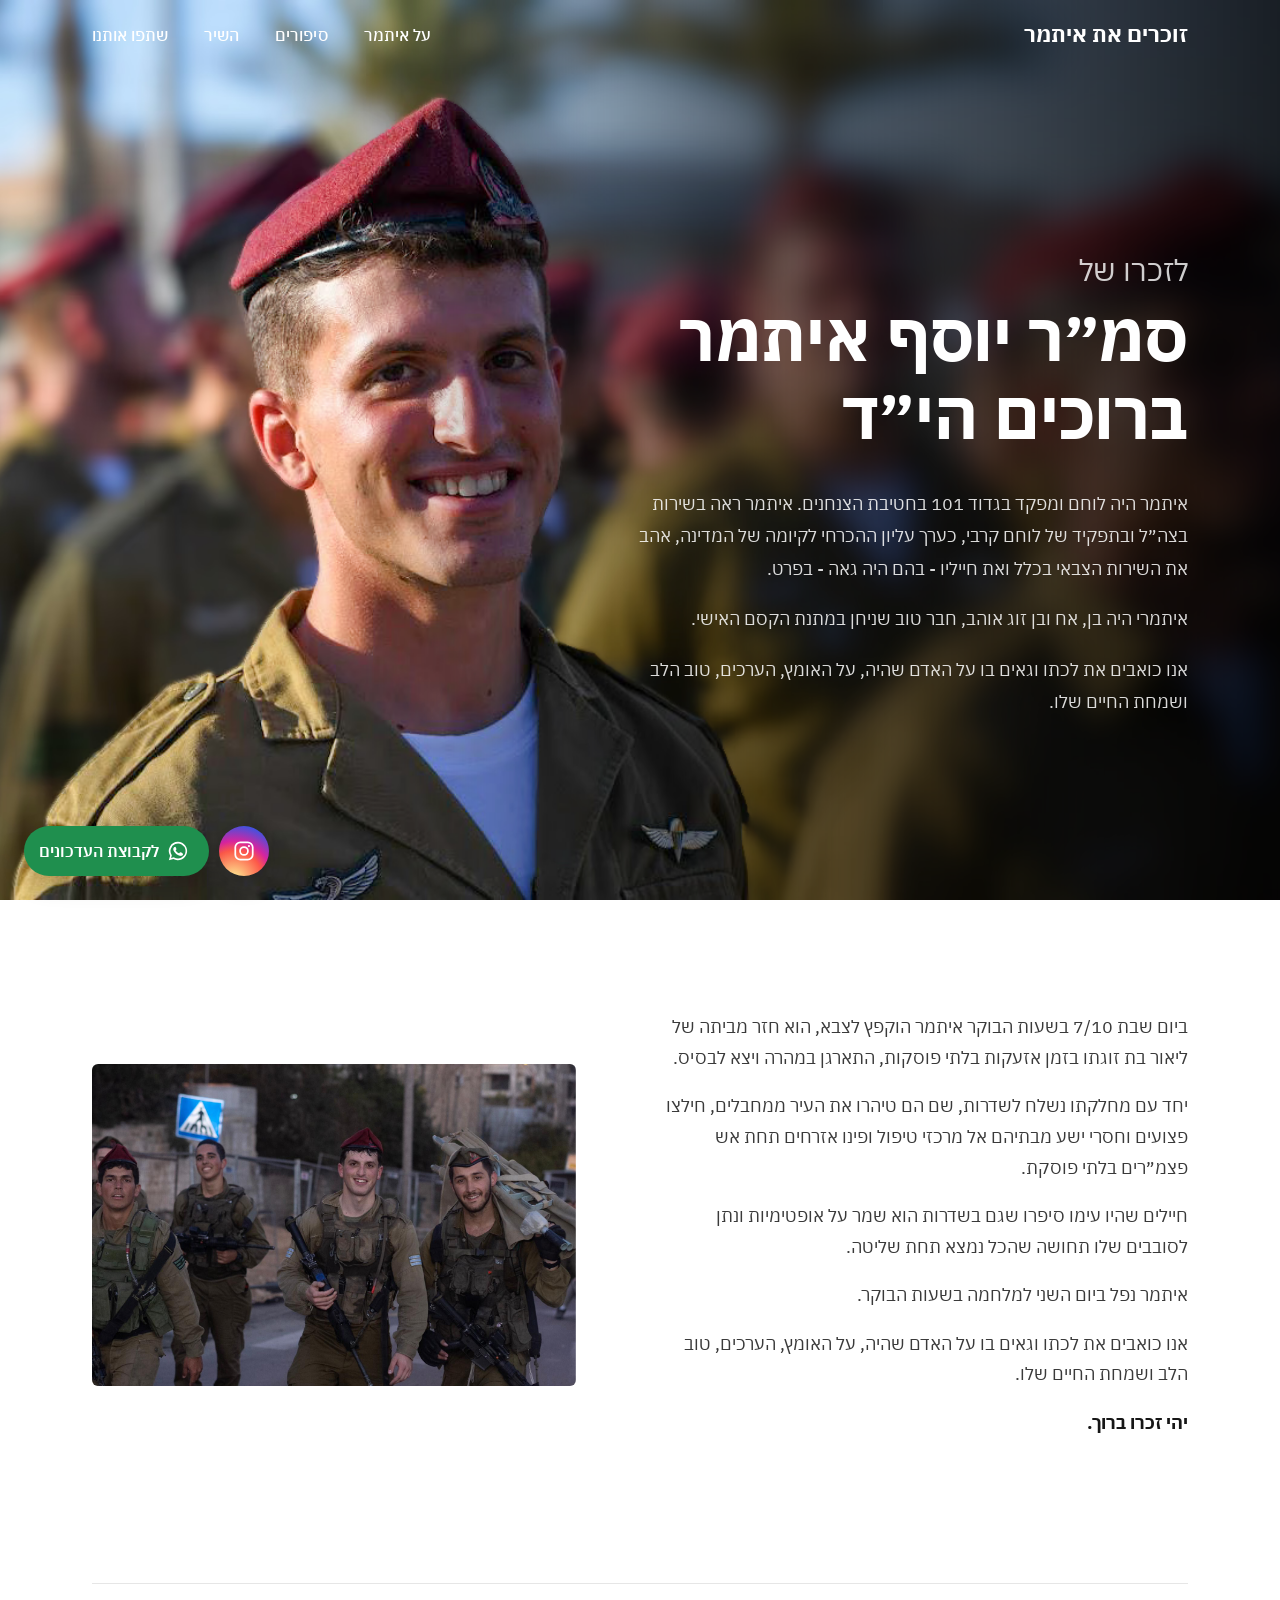
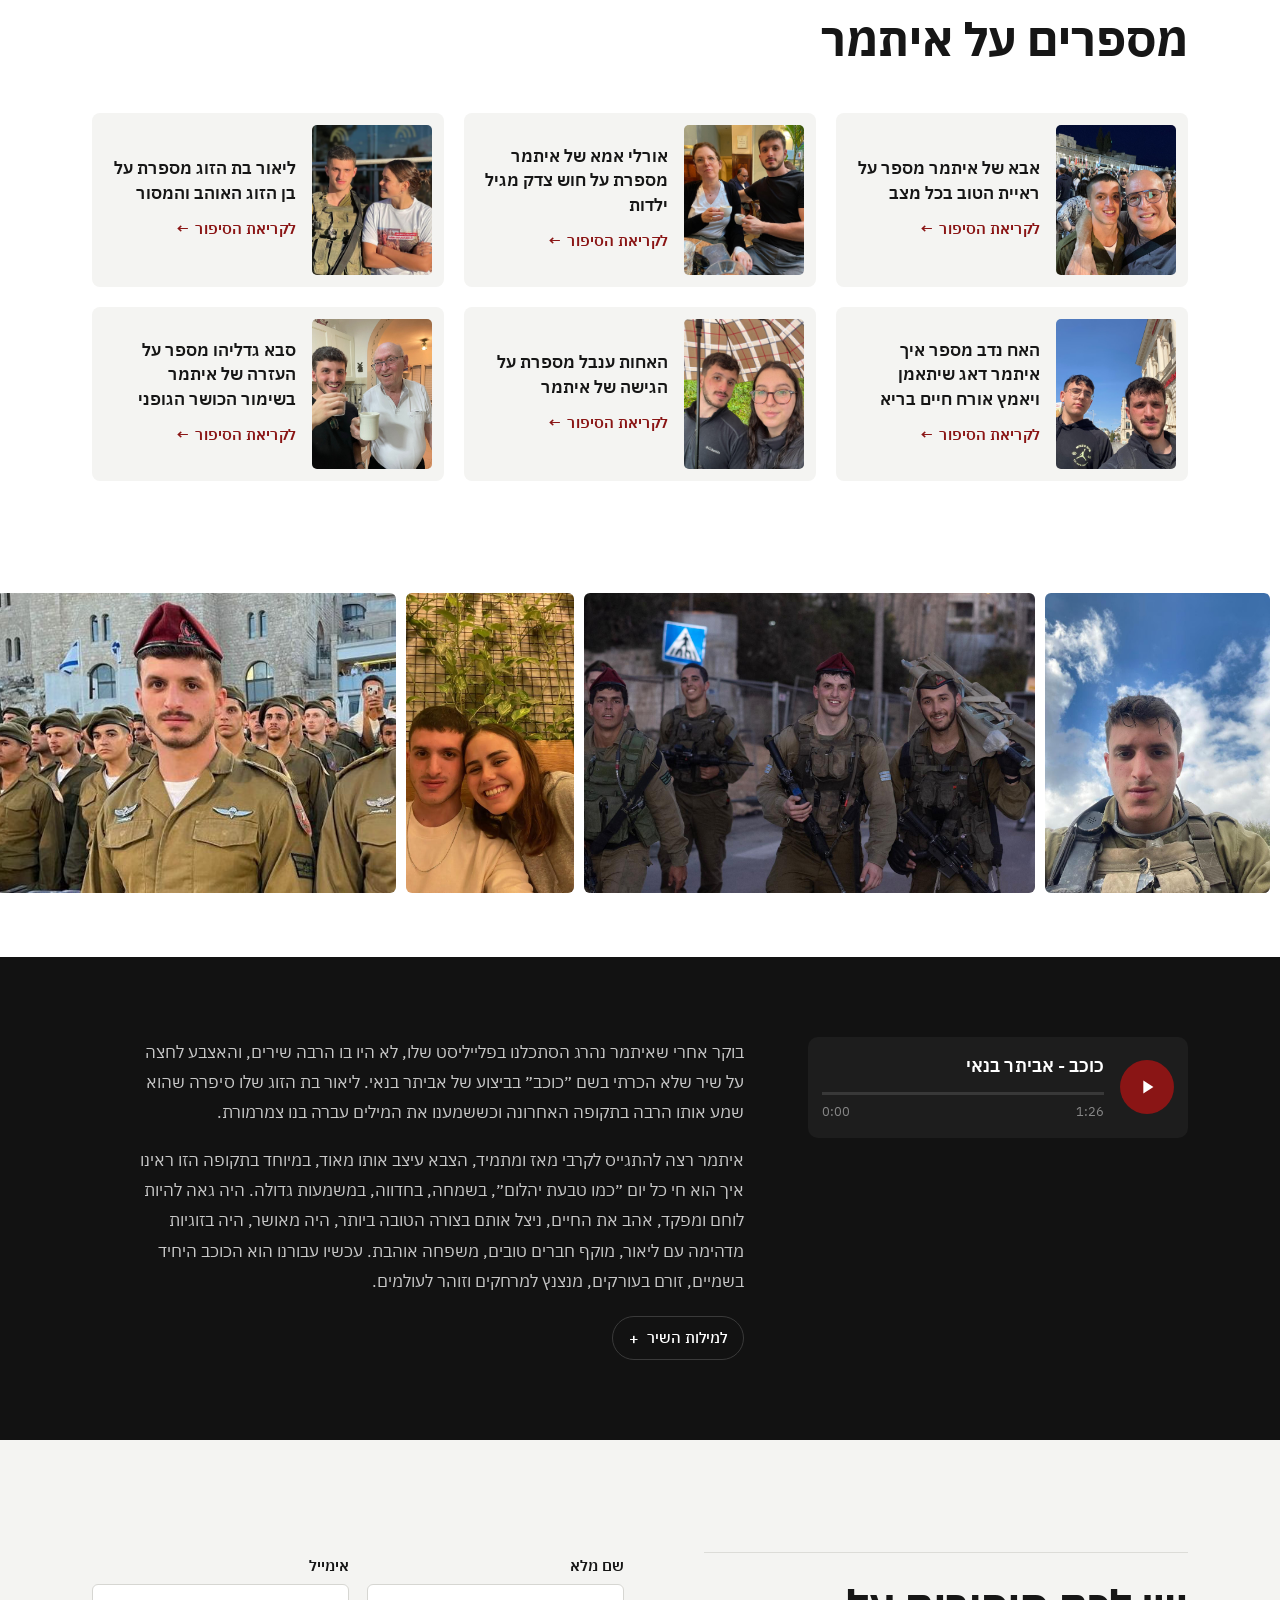
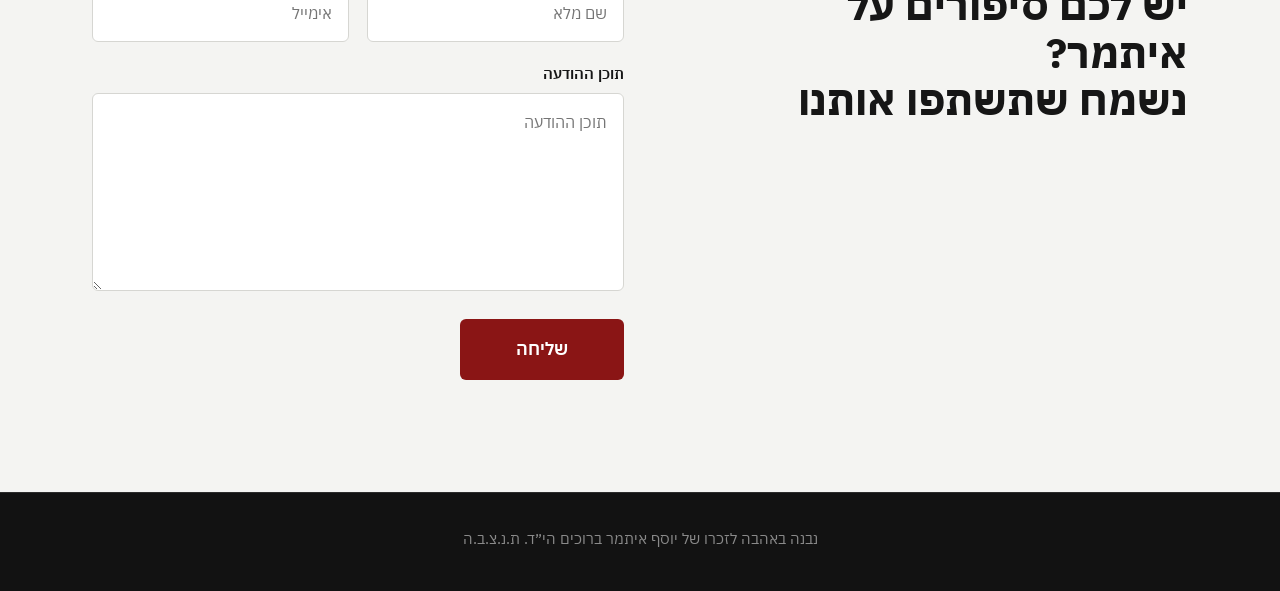
==== commit 4868dbf9: "Fix blank story pages; update contact and WhatsApp wording The story page script and site.js both de" ====
--- a/index.html
+++ b/index.html
@@ -10,7 +10,7 @@
     <link rel="preconnect" href="https://fonts.gstatic.com" crossorigin>
     <link href="https://fonts.googleapis.com/css2?family=IBM+Plex+Sans+Hebrew:wght@300;400;500;600;700&display=swap" rel="stylesheet">
     <link rel="stylesheet" href="styles.css">
-    <script>document.documentElement.className = 'js';</script>
+    <script>document.documentElement.className = 'js'; setTimeout(function () { if (!window.siteReady) document.documentElement.classList.remove('js'); }, 2500);</script>
 </head>
 <body>
 
@@ -142,7 +142,7 @@
 
     <section id="contact" class="section form-section">
         <div class="container form-grid">
-            <h2 class="section-title reveal">יש לכם סיפורים על איתמר?<br>שתפו אותנו</h2>
+            <h2 class="section-title reveal">יש לכם סיפורים על איתמר?<br>נשמח שתשתפו אותנו</h2>
             <form class="reveal" action="https://formspree.io/f/xzdeavro" method="POST">
                 <div class="form-row">
                     <div class="field">
@@ -167,9 +167,9 @@
         <a class="float-btn float-instagram" href="https://www.instagram.com/rememberitamar/" target="_blank" rel="noopener" aria-label="עמוד האינסטגרם לזכרו של איתמר">
             <svg viewBox="0 0 24 24" aria-hidden="true"><rect x="2.5" y="2.5" width="19" height="19" rx="5.5" fill="none" stroke="currentColor" stroke-width="1.9"/><circle cx="12" cy="12" r="4.3" fill="none" stroke="currentColor" stroke-width="1.9"/><circle cx="17.4" cy="6.6" r="1.2" fill="currentColor"/></svg>
         </a>
-        <a class="float-btn float-whatsapp" href="https://chat.whatsapp.com/GygtuAQmglH5ugLsgziRcv?mode=gi_t" target="_blank" rel="noopener">
+        <a class="float-btn float-whatsapp" aria-label="לקבוצת העדכונים בווטסאפ" href="https://chat.whatsapp.com/GygtuAQmglH5ugLsgziRcv?mode=gi_t" target="_blank" rel="noopener">
             <svg viewBox="0 0 24 24" aria-hidden="true"><path fill="currentColor" d="M12 2a10 10 0 0 0-8.6 15.1L2 22l5-1.3A10 10 0 1 0 12 2zm0 18.2a8.2 8.2 0 0 1-4.2-1.2l-.3-.2-3 .8.8-2.9-.2-.3A8.2 8.2 0 1 1 12 20.2zm4.5-6.1c-.2-.1-1.5-.7-1.7-.8-.2-.1-.4-.1-.6.1l-.8 1c-.1.2-.3.2-.5.1a6.7 6.7 0 0 1-3.3-2.9c-.3-.4.2-.4.7-1.4.1-.2 0-.3 0-.5l-.8-1.8c-.2-.5-.4-.4-.6-.4h-.5a1 1 0 0 0-.7.3 3 3 0 0 0-.9 2.2 5.2 5.2 0 0 0 1.1 2.7 11.8 11.8 0 0 0 4.5 4c1.7.7 2.3.8 3.2.6.5-.1 1.5-.6 1.7-1.2.2-.6.2-1.1.2-1.2-.1-.1-.3-.2-.5-.3z"/></svg>
-            <span>הצטרפו לקבוצת הווטסאפ</span>
+            <span>לקבוצת העדכונים</span>
         </a>
     </div>
 
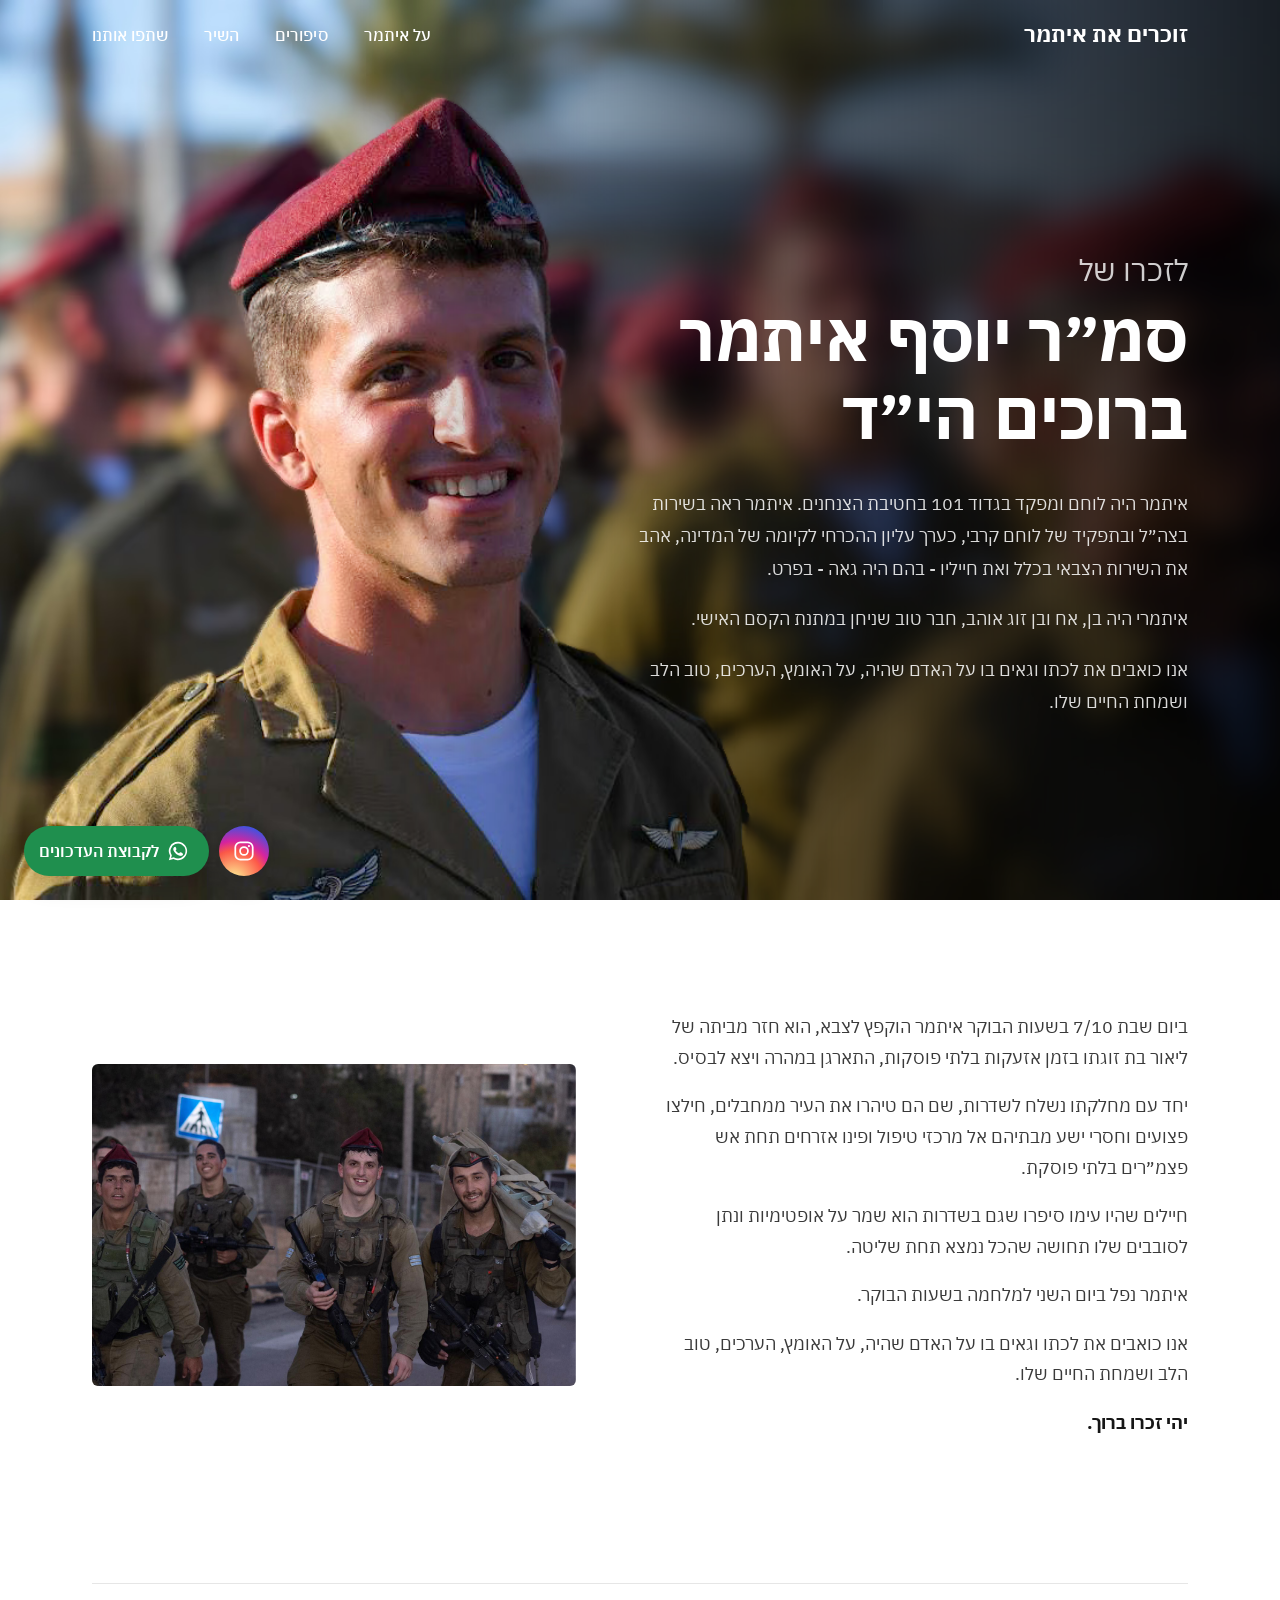
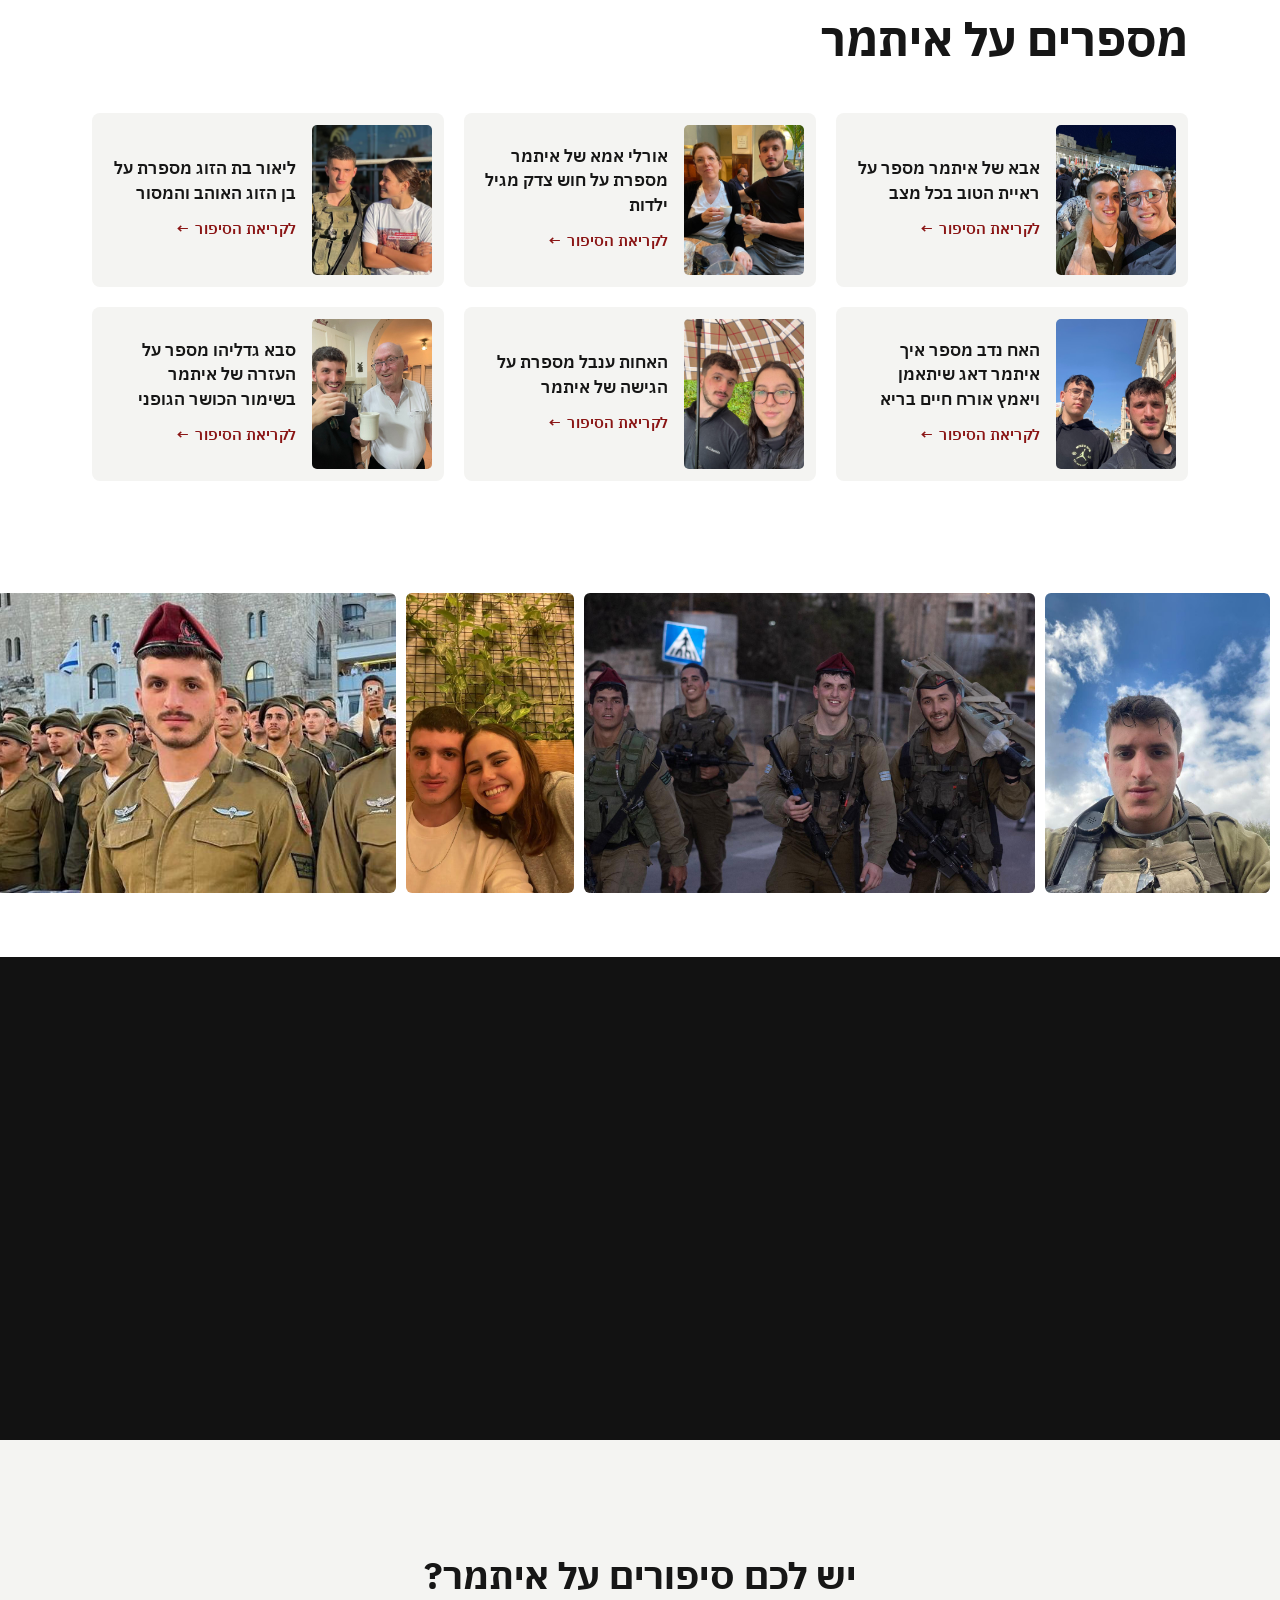
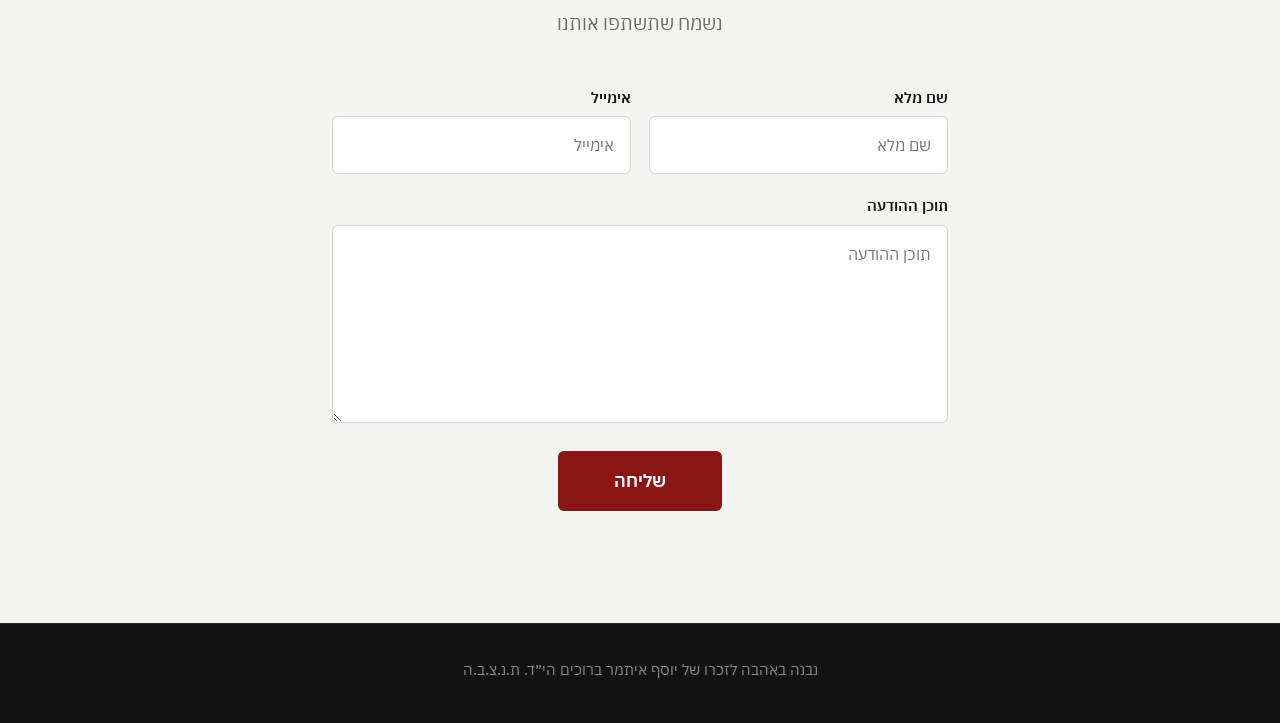
==== commit 8349bbdd: "Center the contact form heading The heading is now a centered block: "יש לכם סיפורים על איתמר?" with" ====
--- a/index.html
+++ b/index.html
@@ -141,8 +141,11 @@
     </section>
 
     <section id="contact" class="section form-section">
-        <div class="container form-grid">
-            <h2 class="section-title reveal">יש לכם סיפורים על איתמר?<br>נשמח שתשתפו אותנו</h2>
+        <div class="container form-wrap">
+            <div class="form-head reveal">
+                <h2>יש לכם סיפורים על איתמר?</h2>
+                <p>נשמח שתשתפו אותנו</p>
+            </div>
             <form class="reveal" action="https://formspree.io/f/xzdeavro" method="POST">
                 <div class="form-row">
                     <div class="field">
--- a/styles.css
+++ b/styles.css
@@ -137,8 +137,10 @@
 
 /* Form */
 .form-section { background: var(--bg-alt); }
-.form-section .section-title { border-color: #dcdcd8; }
-.form-grid { display: grid; }
+.form-wrap { max-width: 680px; }
+.form-head { text-align: center; margin-bottom: 2rem; }
+.form-head h2 { font-size: 1.6rem; line-height: 1.3; }
+.form-head p { margin-top: 0.4rem; color: var(--muted); font-size: 1.1rem; }
 .form-row { display: grid; }
 .field { margin-bottom: 18px; }
 .field label { display: block; font-weight: 600; font-size: 0.95rem; margin-bottom: 6px; }
@@ -257,7 +259,7 @@
 
     .marquee img { height: 260px; }
     .form-row { grid-template-columns: 1fr 1fr; gap: 18px; }
-    .btn { display: inline-block; width: auto; padding: 15px 56px; }
+    .btn { display: block; width: auto; margin: 0 auto; padding: 15px 56px; }
 
     .story-page h1 { font-size: 2.4rem; }
     .more-grid { grid-template-columns: repeat(3, 1fr); }
@@ -306,8 +308,9 @@
 
     .marquee img { height: 300px; }
 
-    .form-grid { grid-template-columns: 1fr 1.1fr; gap: 5rem; align-items: start; }
-    .form-grid h2 { font-size: 2.6rem; margin: 0; }
+    .form-head { margin-bottom: 2.75rem; }
+    .form-head h2 { font-size: 2.3rem; }
+    .form-head p { font-size: 1.2rem; }
 
     .song { padding: 5rem 0; }
     .song .section-title { margin-bottom: 2.25rem; }
